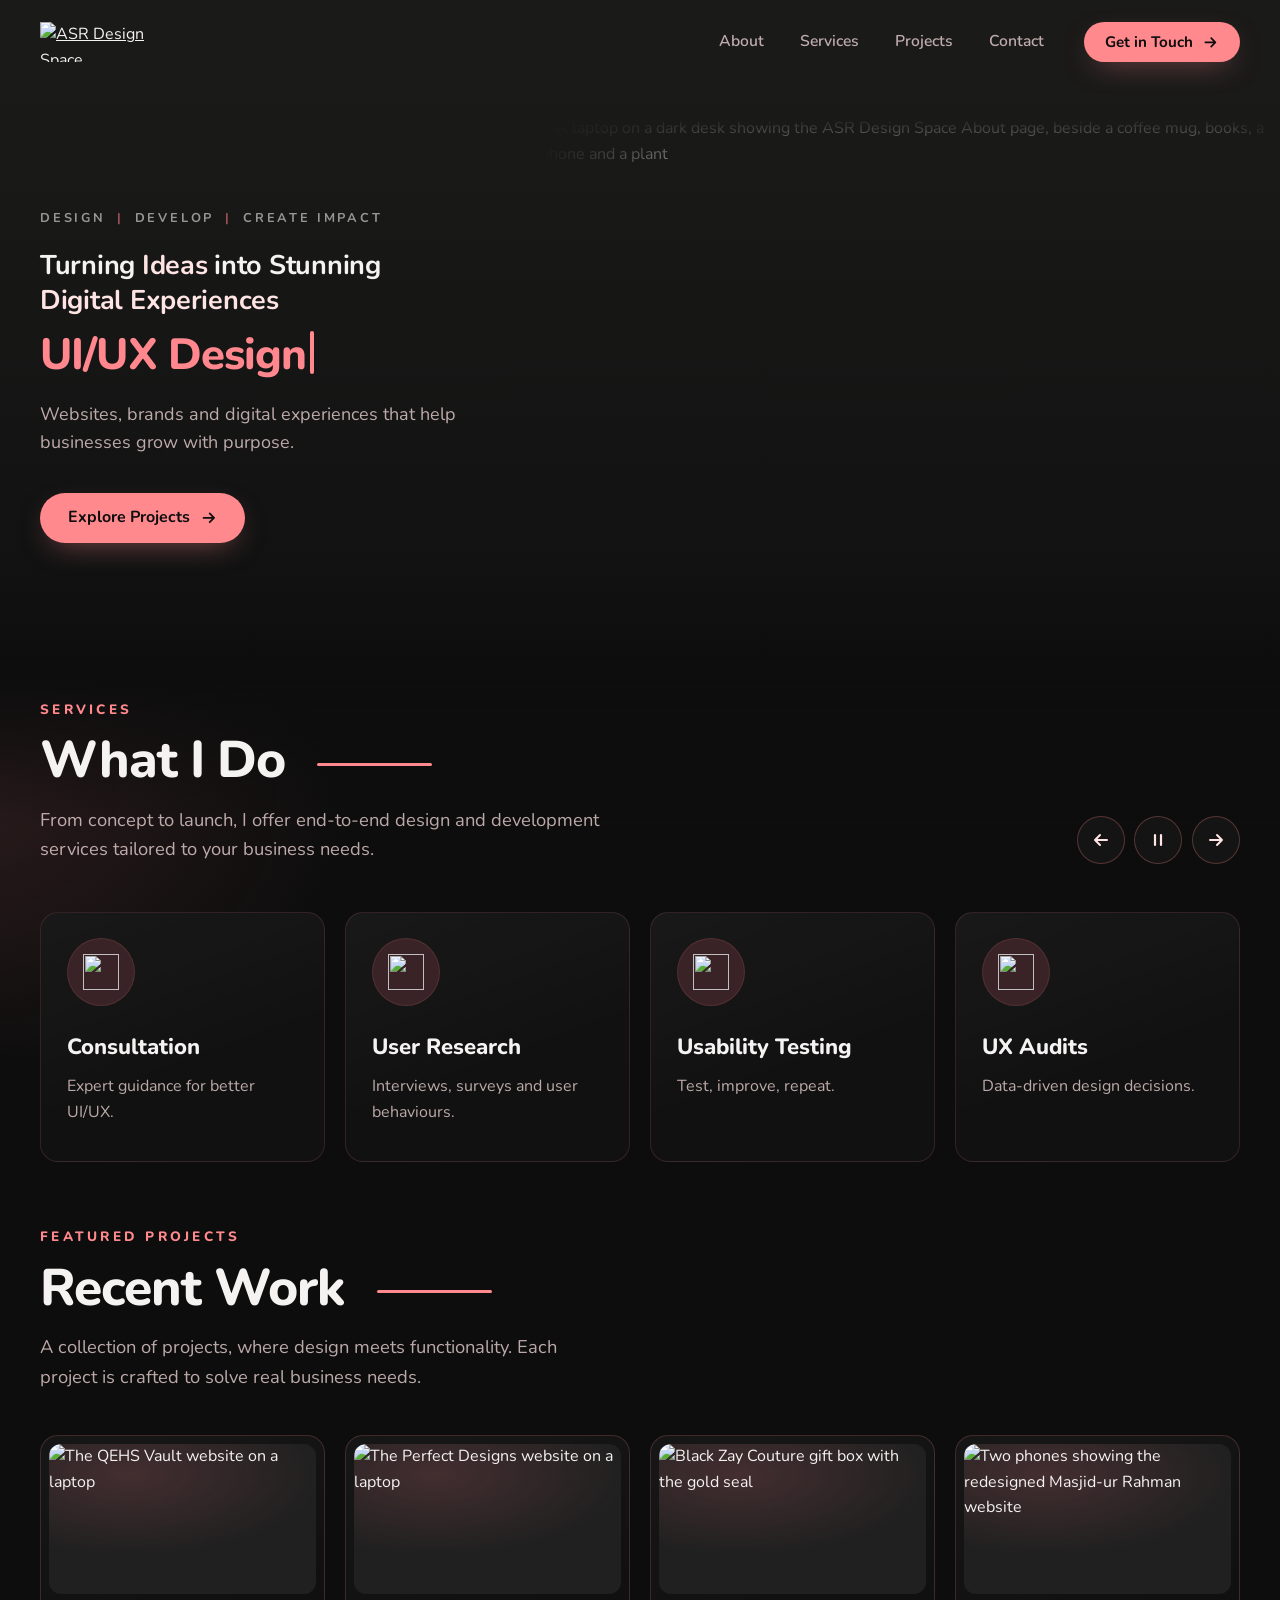
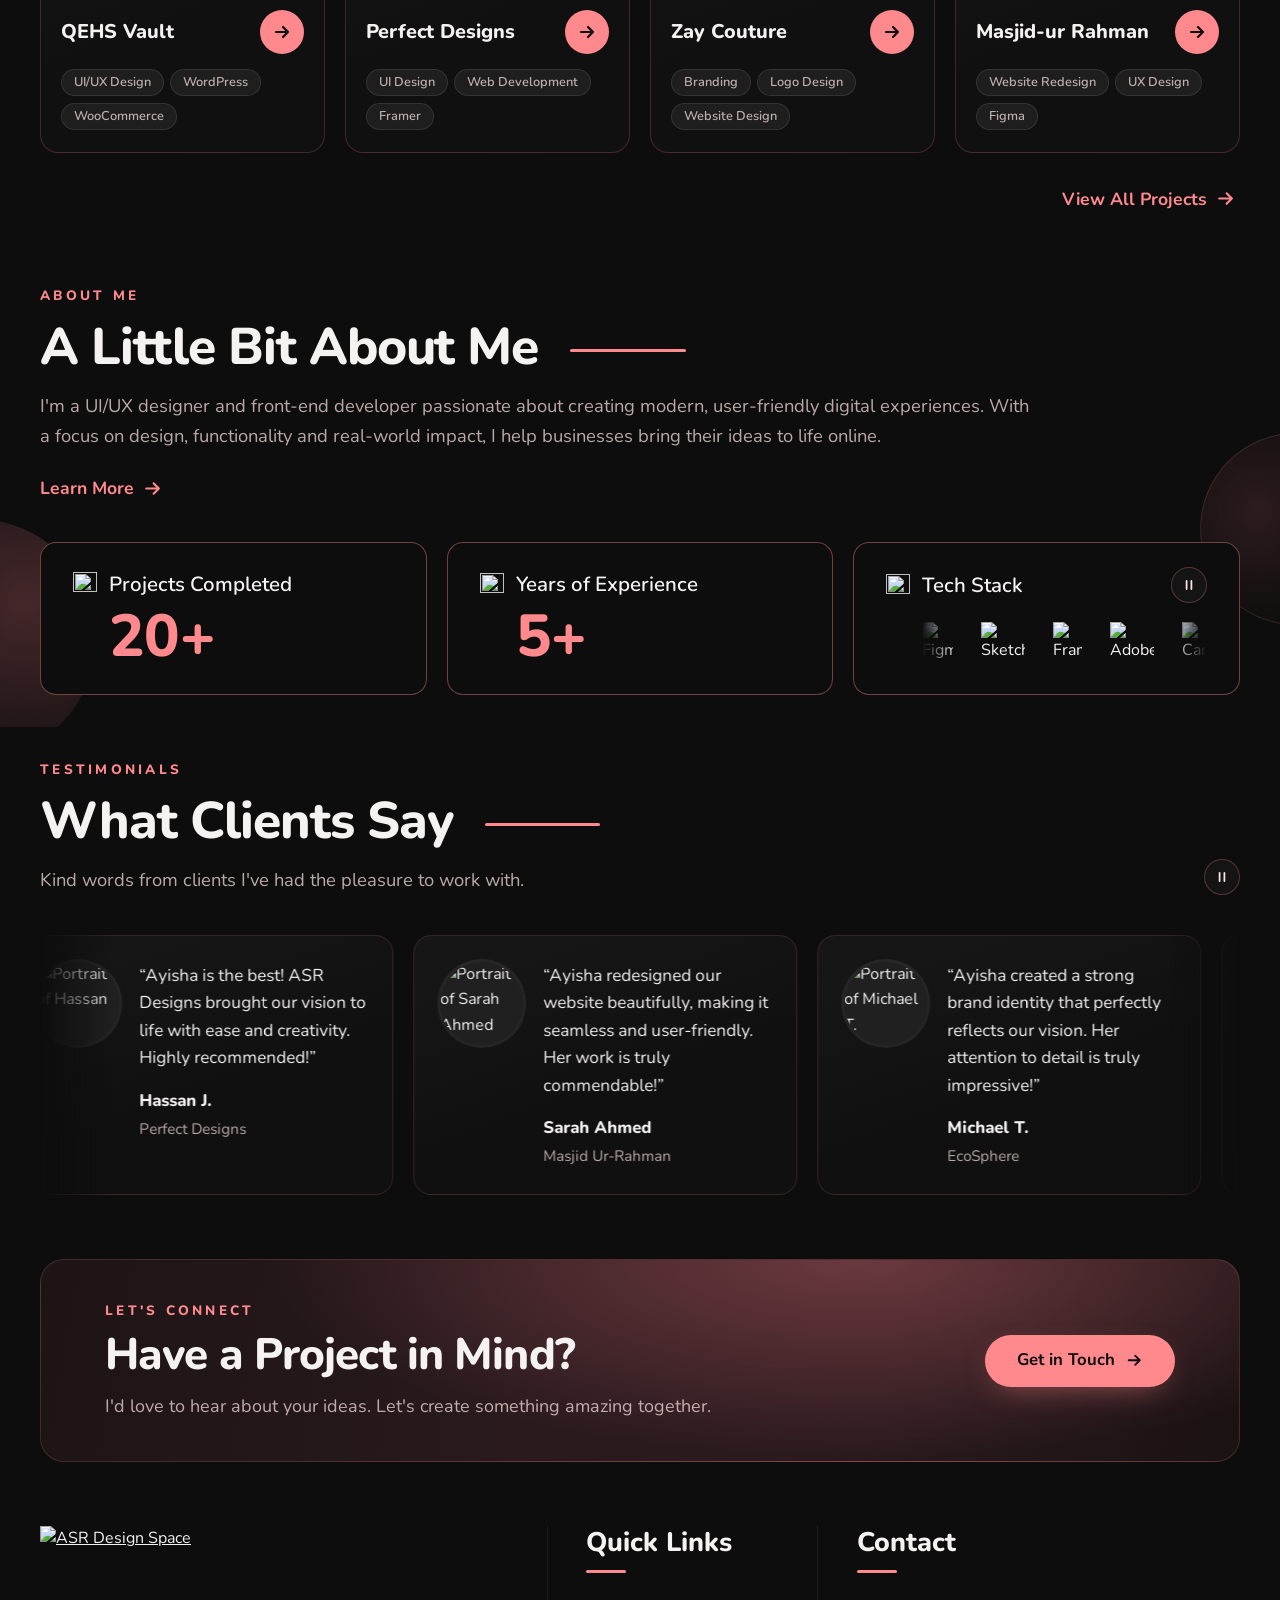
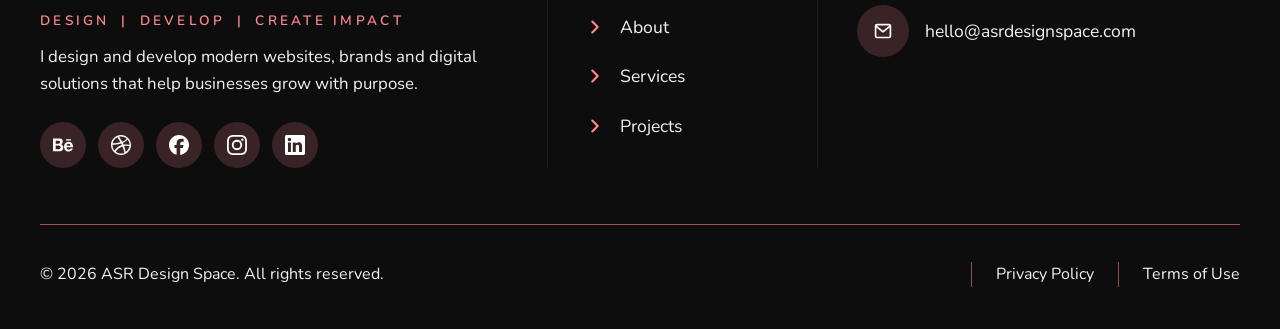
==== index.html @ f0f1c5cf "responsive testimonials fixed" ====
<!DOCTYPE html>
<html lang="en">
<head>
  <meta charset="UTF-8">
  <meta name="viewport" content="width=device-width, initial-scale=1">
  <title>ASR Design Space | UI/UX Design &amp; Web Development</title>
  <meta name="description" content="ASR Design Space turns ideas into stunning digital experiences: UI/UX design, front-end development and backend solutions.">
  <meta name="theme-color" content="#1a1a19">
  <!-- Favicon: the ASR logo icon (assets/favicon/). The .ico is for older browsers, the SVG for modern ones. -->
  <link rel="icon" href="favicon.ico" sizes="32x32">
  <link rel="icon" href="assets/favicon/favicon.svg" type="image/svg+xml">
  <link rel="apple-touch-icon" href="assets/favicon/apple-touch-icon.png">

  <!-- Preload the font and the hero image so the first screen paints quickly -->
  <link rel="preconnect" href="https://res.cloudinary.com">
  <link rel="preload" href="assets/fonts/nunito-latin-wght-normal.woff2" as="font" type="font/woff2" crossorigin>
  <link rel="preload" as="image" href="https://res.cloudinary.com/drtc6yecl/image/upload/f_auto,q_auto/asr-design-space/images/hero-image"
        imagesrcset="https://res.cloudinary.com/drtc6yecl/image/upload/f_auto,q_auto/asr-design-space/images/hero-image-900 900w, https://res.cloudinary.com/drtc6yecl/image/upload/f_auto,q_auto/asr-design-space/images/hero-image 1498w"
        imagesizes="(max-width: 900px) 100vw, 60vw" type="image/webp">

  <link rel="stylesheet" href="css/variables.css">
  <link rel="stylesheet" href="css/base.css">
  <link rel="stylesheet" href="css/header.css">
  <link rel="stylesheet" href="css/hero.css">
  <link rel="stylesheet" href="css/services.css">
  <link rel="stylesheet" href="css/projects.css">
  <link rel="stylesheet" href="css/about.css">
  <link rel="stylesheet" href="css/testimonials.css">
  <link rel="stylesheet" href="css/cta.css">
  <link rel="stylesheet" href="css/footer.css">
</head>
<body>
  <a class="skip-link" href="#main">Skip to content</a>

  <!-- ============ NAVIGATION ============ -->
  <header class="site-header">
    <nav class="nav container" aria-label="Main">
      <a class="nav__logo" href="index.html" aria-label="ASR Design Space home">
        <img src="https://res.cloudinary.com/drtc6yecl/image/upload/asr-design-space/images/logo.svg" alt="ASR Design Space" width="1199" height="350">
      </a>

      <button class="nav__toggle" type="button" aria-expanded="false" aria-controls="nav-menu">
        <span class="visually-hidden">Open menu</span>
        <span class="nav__toggle-bar" aria-hidden="true"></span>
        <span class="nav__toggle-bar" aria-hidden="true"></span>
      </button>

      <div class="nav__menu" id="nav-menu">
        <ul class="nav__links">
          <li><a href="#about">About</a></li>
          <li><a href="#services">Services</a></li>
          <li><a href="#projects">Projects</a></li>
          <li><a href="contact/index.html">Contact</a></li>
        </ul>
        <a class="btn btn--primary btn--sm" href="contact/index.html">
          Get in Touch
          <svg class="btn__icon" viewBox="0 0 20 20" aria-hidden="true"><path d="M4 10h12m-5-5 5 5-5 5" fill="none" stroke="currentColor" stroke-width="2" stroke-linecap="round" stroke-linejoin="round"/></svg>
        </a>
      </div>
    </nav>
  </header>

  <main id="main">
    <!-- ============ HERO ============ -->
    <section class="hero" aria-labelledby="hero-title">
      <div class="hero__inner container">
        <div class="hero__content">
          <p class="hero__eyebrow">Design <span aria-hidden="true">|</span> Develop <span aria-hidden="true">|</span> Create Impact</p>

          <p class="hero__title">
            Turning <span class="hero__title-accent">Ideas</span> into Stunning <span class="hero__title-accent">Digital Experiences</span>
          </p>

          <!-- Typewriter (main page heading). Phrases live in data-phrases, separated by "|".
               Screen readers get the full list once; the animation is hidden from them. -->
          <h1 class="hero__typed" id="hero-title">
            <span class="visually-hidden">UI/UX Design, Front-end Developments and Backend Solutions</span>
            <span class="typewriter" data-phrases="UI/UX Design|Front-end Developments|Backend Solutions" aria-hidden="true">
              <span class="typewriter__line"><span class="typewriter__text">UI/UX Design</span><span class="typewriter__cursor"></span></span>
            </span>
          </h1>

          <p class="hero__lead">Websites, brands and digital experiences that help businesses grow with purpose.</p>

          <div class="hero__actions">
            <a class="btn btn--primary" href="#projects">
              Explore Projects
              <svg class="btn__icon" viewBox="0 0 20 20" aria-hidden="true"><path d="M4 10h12m-5-5 5 5-5 5" fill="none" stroke="currentColor" stroke-width="2" stroke-linecap="round" stroke-linejoin="round"/></svg>
            </a>
          </div>
        </div>

        <div class="hero__visual">
          <picture>
            <source type="image/webp"
                    srcset="https://res.cloudinary.com/drtc6yecl/image/upload/f_auto,q_auto/asr-design-space/images/hero-image-900 900w, https://res.cloudinary.com/drtc6yecl/image/upload/f_auto,q_auto/asr-design-space/images/hero-image 1498w"
                    sizes="(max-width: 900px) 100vw, 60vw">
            <img class="hero__image" src="https://res.cloudinary.com/drtc6yecl/image/upload/f_auto,q_auto/asr-design-space/images/hero-image"
                 alt="A laptop on a dark desk showing the ASR Design Space About page, beside a coffee mug, books, a phone and a plant"
                 width="1498" height="1050" fetchpriority="high" decoding="async">
          </picture>
        </div>
      </div>
    </section>

    <!-- ============ SERVICES ============ -->
    <section class="services" id="services" aria-labelledby="services-title">
      <div class="container">
        <div class="services__header">
          <div class="services__intro">
            <p class="section-eyebrow">Services</p>
            <h2 class="section-title section-title--rule" id="about-title"> What I Do</h2>
            <!-- <h2 class="section-title" id="services-title">What I <span class="section-title__accent">Do</span></h2> -->
            <p class="section-lead">From concept to launch, I offer end-to-end design and development services tailored to your business needs.</p>
          </div>

          <!-- Slider controls: previous, pause / play, next (shown by JS; without JS the cards simply scroll sideways) -->
          <div class="slider-controls" hidden>
            <button class="slider-btn slider-btn--prev" type="button" aria-controls="services-track">
              <span class="visually-hidden">Previous services</span><svg viewBox="0 0 20 20" aria-hidden="true"><path d="M4 10h12m-5-5 5 5-5 5" fill="none" stroke="currentColor" stroke-width="2" stroke-linecap="round" stroke-linejoin="round"/></svg>
            </button>
            <button class="slider-btn slider-btn--pause" type="button" aria-controls="services-track" aria-pressed="false">
              <span class="visually-hidden">Pause automatic sliding</span>
              <svg class="icon-pause" viewBox="0 0 20 20" aria-hidden="true"><path d="M7 5v10M13 5v10" fill="none" stroke="currentColor" stroke-width="2.2" stroke-linecap="round"/></svg>
              <svg class="icon-play" viewBox="0 0 20 20" aria-hidden="true"><path d="M7 5.5v9l7.5-4.5z" fill="currentColor"/></svg>
            </button>
            <button class="slider-btn slider-btn--next" type="button" aria-controls="services-track">
              <span class="visually-hidden">Next services</span><svg viewBox="0 0 20 20" aria-hidden="true"><path d="M4 10h12m-5-5 5 5-5 5" fill="none" stroke="currentColor" stroke-width="2" stroke-linecap="round" stroke-linejoin="round"/></svg>
            </button>
          </div>
        </div>

        <div class="services__slider" data-slider data-autoplay="3800" role="region" aria-roledescription="carousel" aria-label="Services">
          <ul class="services__track" id="services-track" tabindex="0">
            <li class="service-card">
              <span class="service-card__icon" aria-hidden="true">
                <img src="https://res.cloudinary.com/drtc6yecl/image/upload/v2/asr-design-space/icons/services/consultation.svg" alt="" width="36" height="36" loading="lazy" decoding="async">
              </span>
              <h3 class="service-card__title">Consultation</h3>
              <p class="service-card__text">Expert guidance for better UI/UX.</p>
            </li>
            <li class="service-card">
              <span class="service-card__icon" aria-hidden="true">
                <img src="https://res.cloudinary.com/drtc6yecl/image/upload/v2/asr-design-space/icons/services/user-research.svg" alt="" width="36" height="36" loading="lazy" decoding="async">
              </span>
              <h3 class="service-card__title">User Research</h3>
              <p class="service-card__text">Interviews, surveys and user behaviours.</p>
            </li>
            <li class="service-card">
              <span class="service-card__icon" aria-hidden="true">
                <img src="https://res.cloudinary.com/drtc6yecl/image/upload/v2/asr-design-space/icons/services/usability-testing.svg" alt="" width="36" height="36" loading="lazy" decoding="async">
              </span>
              <h3 class="service-card__title">Usability Testing</h3>
              <p class="service-card__text">Test, improve, repeat.</p>
            </li>
            <li class="service-card">
              <span class="service-card__icon" aria-hidden="true">
                <img src="https://res.cloudinary.com/drtc6yecl/image/upload/v2/asr-design-space/icons/services/ux-audits.svg" alt="" width="36" height="36" loading="lazy" decoding="async">
              </span>
              <h3 class="service-card__title">UX Audits</h3>
              <p class="service-card__text">Data-driven design decisions.</p>
            </li>
            <li class="service-card">
              <span class="service-card__icon" aria-hidden="true">
                <img src="https://res.cloudinary.com/drtc6yecl/image/upload/v2/asr-design-space/icons/services/branding.svg" alt="" width="36" height="36" loading="lazy" decoding="async">
              </span>
              <h3 class="service-card__title">Branding</h3>
              <p class="service-card__text">Logos, brand names and identity design.</p>
            </li>
            <li class="service-card">
              <span class="service-card__icon" aria-hidden="true">
                <img src="https://res.cloudinary.com/drtc6yecl/image/upload/v2/asr-design-space/icons/services/ui-ux-design.svg" alt="" width="36" height="36" loading="lazy" decoding="async">
              </span>
              <h3 class="service-card__title">UI/UX Design</h3>
              <p class="service-card__text">Mobile apps and website design.</p>
            </li>
            <li class="service-card">
              <span class="service-card__icon" aria-hidden="true">
                <img src="https://res.cloudinary.com/drtc6yecl/image/upload/v2/asr-design-space/icons/services/web-development.svg" alt="" width="36" height="36" loading="lazy" decoding="async">
              </span>
              <h3 class="service-card__title">Web Development</h3>
              <p class="service-card__text">Blogs, portfolios and e-commerce.</p>
            </li>
            <li class="service-card">
              <span class="service-card__icon" aria-hidden="true">
                <img src="https://res.cloudinary.com/drtc6yecl/image/upload/v2/asr-design-space/icons/services/backend-setup.svg" alt="" width="36" height="36" loading="lazy" decoding="async">
              </span>
              <h3 class="service-card__title">Backend Setup</h3>
              <p class="service-card__text">Forms, logins and dynamic content.</p>
            </li>
            <li class="service-card">
              <span class="service-card__icon" aria-hidden="true">
                <img src="https://res.cloudinary.com/drtc6yecl/image/upload/v2/asr-design-space/icons/services/cms-integration.svg" alt="" width="36" height="36" loading="lazy" decoding="async">
              </span>
              <h3 class="service-card__title">CMS Integration</h3>
              <p class="service-card__text">Manage your content with ease.</p>
            </li>
            <li class="service-card">
              <span class="service-card__icon" aria-hidden="true">
                <img src="https://res.cloudinary.com/drtc6yecl/image/upload/v2/asr-design-space/icons/services/launch-setup.svg" alt="" width="36" height="36" loading="lazy" decoding="async">
              </span>
              <h3 class="service-card__title">Launch Setup</h3>
              <p class="service-card__text">Domain, DNS, email and hosting setup.</p>
            </li>
            <li class="service-card">
              <span class="service-card__icon" aria-hidden="true">
                <img src="https://res.cloudinary.com/drtc6yecl/image/upload/v2/asr-design-space/icons/services/digital-marketing.svg" alt="" width="36" height="36" loading="lazy" decoding="async">
              </span>
              <h3 class="service-card__title">Digital Marketing</h3>
              <p class="service-card__text">Social media, ads and SEO essentials.</p>
            </li>
            <li class="service-card">
              <span class="service-card__icon" aria-hidden="true">
                <img src="https://res.cloudinary.com/drtc6yecl/image/upload/v2/asr-design-space/icons/services/maintenance.svg" alt="" width="36" height="36" loading="lazy" decoding="async">
              </span>
              <h3 class="service-card__title">Maintenance</h3>
              <p class="service-card__text">Website updates, fixes and support.</p>
            </li>
          </ul>
        </div>
      </div>
    </section>

    <!-- ============ FEATURED PROJECTS ============ -->
    <section class="projects" id="projects" aria-labelledby="projects-title">
      <div class="container">
        <header class="projects__header">
          <p class="section-eyebrow">Featured Projects</p>
          <h2 class="section-title section-title--rule" id="projects-title">Recent Work</h2>
          <p class="section-lead projects__lead">A collection of projects, where design meets functionality. Each project is crafted to solve real business needs.</p>
        </header>

        <ul class="projects__grid">
            <li class="project-card">
              <div class="project-card__media" style="--cover-pos: 62% 45%">
                <!-- Cover image: the SAME file is used as this project's case-study hero (projects/qehs-vault/index.html). Change both together. -->
                <img src="https://res.cloudinary.com/drtc6yecl/image/upload/f_auto,q_auto/asr-design-space/images/projects/qehs-vault/hero-laptop" srcset="https://res.cloudinary.com/drtc6yecl/image/upload/f_auto,q_auto/asr-design-space/images/projects/qehs-vault/hero-laptop-800 800w, https://res.cloudinary.com/drtc6yecl/image/upload/f_auto,q_auto/asr-design-space/images/projects/qehs-vault/hero-laptop 1536w" sizes="(max-width: 640px) 92vw, (max-width: 1100px) 46vw, 300px" alt="The QEHS Vault website on a laptop" width="1536" height="1024" loading="lazy" decoding="async">
              </div>
              <div class="project-card__body">
                <div class="project-card__head">
                  <h3 class="project-card__title"><a class="project-card__link" href="projects/qehs-vault/index.html">QEHS Vault</a></h3>
                  <span class="project-card__arrow" aria-hidden="true"><svg viewBox="0 0 20 20"><path d="M4 10h12m-5-5 5 5-5 5" fill="none" stroke="currentColor" stroke-width="2.2" stroke-linecap="round" stroke-linejoin="round"/></svg></span>
                </div>
                <ul class="project-card__tags" aria-label="Tags"><li>UI/UX Design</li><li>WordPress</li><li>WooCommerce</li></ul>
              </div>
            </li>
            <li class="project-card">
              <div class="project-card__media" style="--cover-pos: 50% 42%">
                <!-- Cover image: the SAME file is used as this project's case-study hero (projects/perfect-designs/index.html). Change both together. -->
                <img src="https://res.cloudinary.com/drtc6yecl/image/upload/f_auto,q_auto/asr-design-space/images/projects/perfect-designs/hero-laptop" srcset="https://res.cloudinary.com/drtc6yecl/image/upload/f_auto,q_auto/asr-design-space/images/projects/perfect-designs/hero-laptop-600 600w, https://res.cloudinary.com/drtc6yecl/image/upload/f_auto,q_auto/asr-design-space/images/projects/perfect-designs/hero-laptop 1096w" sizes="(max-width: 640px) 92vw, (max-width: 1100px) 46vw, 300px" alt="The Perfect Designs website on a laptop" width="1096" height="1012" loading="lazy" decoding="async">
              </div>
              <div class="project-card__body">
                <div class="project-card__head">
                  <h3 class="project-card__title"><a class="project-card__link" href="projects/perfect-designs/index.html">Perfect Designs</a></h3>
                  <span class="project-card__arrow" aria-hidden="true"><svg viewBox="0 0 20 20"><path d="M4 10h12m-5-5 5 5-5 5" fill="none" stroke="currentColor" stroke-width="2.2" stroke-linecap="round" stroke-linejoin="round"/></svg></span>
                </div>
                <ul class="project-card__tags" aria-label="Tags"><li>UI Design</li><li>Web Development</li><li>Framer</li></ul>
              </div>
            </li>
            <li class="project-card">
              <div class="project-card__media" style="--cover-pos: 50% 50%">
                <!-- Cover image: the SAME file is used as this project's case-study hero (projects/zay-couture/index.html). Change both together. -->
                <img src="https://res.cloudinary.com/drtc6yecl/image/upload/f_auto,q_auto/asr-design-space/images/projects/zay-couture/packaging-box" srcset="https://res.cloudinary.com/drtc6yecl/image/upload/f_auto,q_auto/asr-design-space/images/projects/zay-couture/packaging-box-1000 1000w, https://res.cloudinary.com/drtc6yecl/image/upload/f_auto,q_auto/asr-design-space/images/projects/zay-couture/packaging-box 2048w" sizes="(max-width: 640px) 92vw, (max-width: 1100px) 46vw, 300px" alt="Black Zay Couture gift box with the gold seal" width="2048" height="1372" loading="lazy" decoding="async">
              </div>
              <div class="project-card__body">
                <div class="project-card__head">
                  <h3 class="project-card__title"><a class="project-card__link" href="projects/zay-couture/index.html">Zay Couture</a></h3>
                  <span class="project-card__arrow" aria-hidden="true"><svg viewBox="0 0 20 20"><path d="M4 10h12m-5-5 5 5-5 5" fill="none" stroke="currentColor" stroke-width="2.2" stroke-linecap="round" stroke-linejoin="round"/></svg></span>
                </div>
                <ul class="project-card__tags" aria-label="Tags"><li>Branding</li><li>Logo Design</li><li>Website Design</li></ul>
              </div>
            </li>
            <li class="project-card">
              <div class="project-card__media" style="--cover-pos: 50% 38%">
                <!-- Cover image: the SAME file is used as this project's case-study hero (projects/masjidurrahman/index.html). Change both together. -->
                <img src="https://res.cloudinary.com/drtc6yecl/image/upload/f_auto,q_auto/asr-design-space/images/projects/masjid-ur-rahman/hero-phones" srcset="https://res.cloudinary.com/drtc6yecl/image/upload/f_auto,q_auto/asr-design-space/images/projects/masjid-ur-rahman/hero-phones-640 640w, https://res.cloudinary.com/drtc6yecl/image/upload/f_auto,q_auto/asr-design-space/images/projects/masjid-ur-rahman/hero-phones 1230w" sizes="(max-width: 640px) 92vw, (max-width: 1100px) 46vw, 300px" alt="Two phones showing the redesigned Masjid-ur Rahman website" width="1230" height="1330" loading="lazy" decoding="async">
              </div>
              <div class="project-card__body">
                <div class="project-card__head">
                  <h3 class="project-card__title"><a class="project-card__link" href="projects/masjidurrahman/index.html">Masjid-ur Rahman</a></h3>
                  <span class="project-card__arrow" aria-hidden="true"><svg viewBox="0 0 20 20"><path d="M4 10h12m-5-5 5 5-5 5" fill="none" stroke="currentColor" stroke-width="2.2" stroke-linecap="round" stroke-linejoin="round"/></svg></span>
                </div>
                <ul class="project-card__tags" aria-label="Tags"><li>Website Redesign</li><li>UX Design</li><li>Figma</li></ul>
              </div>
            </li>
        </ul>

        <div class="projects__footer">
          <a class="text-link" href="projects/index.html">
            View All Projects
            <svg class="text-link__icon" viewBox="0 0 20 20" aria-hidden="true"><path d="M4 10h12m-5-5 5 5-5 5" fill="none" stroke="currentColor" stroke-width="2" stroke-linecap="round" stroke-linejoin="round"/></svg>
          </a>
        </div>
      </div>
    </section>

    <!-- ============ ABOUT ============ -->
    <section class="about" id="about" aria-labelledby="about-title">
      <div class="container">
        <header class="about__header">
          <p class="section-eyebrow">About Me</p>
          <h2 class="section-title section-title--rule" id="about-title">A Little Bit About Me</h2>
          <p class="section-lead about__lead">I'm a UI/UX designer and front-end developer passionate about creating modern, user-friendly digital experiences. With a focus on design, functionality and real-world impact, I help businesses bring their ideas to life online.</p>
          <a class="text-link about__more" href="about/index.html">
            Learn More
            <svg class="text-link__icon" viewBox="0 0 20 20" aria-hidden="true"><path d="M4 10h12m-5-5 5 5-5 5" fill="none" stroke="currentColor" stroke-width="2" stroke-linecap="round" stroke-linejoin="round"/></svg>
          </a>
        </header>

        <ul class="about__cards">
          <!-- "20+ Completed Projects" is from the live site; "5+" years is from the card design
               supplied on 26 Oct 2026 (the live site said "3+ Freelance Years"). Icons: assets/icons/about/ -->
          <li class="info-card">
            <div class="info-card__top">
              <img class="info-card__icon" src="https://res.cloudinary.com/drtc6yecl/image/upload/asr-design-space/icons/about/target.svg" alt="" width="24" height="24">
              <p class="info-card__label">Projects Completed</p>
            </div>
            <p class="info-card__value">20+</p>
          </li>

          <li class="info-card">
            <div class="info-card__top">
              <img class="info-card__icon" src="https://res.cloudinary.com/drtc6yecl/image/upload/asr-design-space/icons/about/star.svg" alt="" width="25" height="24">
              <p class="info-card__label">Years of Experience</p>
            </div>
            <p class="info-card__value">5+</p>
          </li>

          <li class="info-card info-card--stack">
            <div class="info-card__top">
              <img class="info-card__icon" src="https://res.cloudinary.com/drtc6yecl/image/upload/asr-design-space/icons/about/stack.svg" alt="" width="25" height="24">
              <p class="info-card__label">Tech Stack</p>
              <!-- Pause / play for the moving icons (shown by js/ticker.js) -->
              <button class="ticker-pause" type="button" aria-pressed="false" aria-controls="tech-ticker" data-ticker-pause hidden>
                <span class="visually-hidden">Pause the tech stack animation</span>
                <svg class="icon-pause" viewBox="0 0 20 20" aria-hidden="true"><path d="M7 5v10M13 5v10" fill="none" stroke="currentColor" stroke-width="2.2" stroke-linecap="round"/></svg>
                <svg class="icon-play" viewBox="0 0 20 20" aria-hidden="true"><path d="M7 5.5v9l7.5-4.5z" fill="currentColor"/></svg>
              </button>
            </div>
            <!-- Tech stack ticker: icons supplied by ASR Design Space (assets/icons/tech/).
                 The list appears twice so the loop is seamless; the second copy is hidden
                 from screen readers. To add a tool, add the same <li> to BOTH lists. -->
            <div class="tech-ticker" id="tech-ticker" data-ticker>
              <div class="tech-ticker__track">
                <ul class="tech-list" aria-label="Tools and technologies I use">
                  <li><img src="https://res.cloudinary.com/drtc6yecl/image/upload/asr-design-space/icons/tech/figma.svg" alt="Figma" title="Figma" width="21" height="30" decoding="async"></li>
                  <li><img src="https://res.cloudinary.com/drtc6yecl/image/upload/asr-design-space/icons/tech/sketch.svg" alt="Sketch" title="Sketch" width="30" height="30" decoding="async"></li>
                  <li><img src="https://res.cloudinary.com/drtc6yecl/image/upload/asr-design-space/icons/tech/framer.svg" alt="Framer" title="Framer" width="20" height="30" decoding="async"></li>
                  <li><img src="https://res.cloudinary.com/drtc6yecl/image/upload/asr-design-space/icons/tech/photoshop.svg" alt="Adobe Photoshop" title="Adobe Photoshop" width="30" height="30" decoding="async"></li>
                  <li><img src="https://res.cloudinary.com/drtc6yecl/image/upload/asr-design-space/icons/tech/canva.svg" alt="Canva" title="Canva" width="30" height="30" decoding="async"></li>
                  <li><img src="https://res.cloudinary.com/drtc6yecl/image/upload/asr-design-space/icons/tech/html5.svg" alt="HTML5" title="HTML5" width="30" height="30" decoding="async"></li>
                  <li><img src="https://res.cloudinary.com/drtc6yecl/image/upload/asr-design-space/icons/tech/css3.svg" alt="CSS3" title="CSS3" width="30" height="30" decoding="async"></li>
                  <li><img src="https://res.cloudinary.com/drtc6yecl/image/upload/asr-design-space/icons/tech/javascript.svg" alt="JavaScript" title="JavaScript" width="30" height="30" decoding="async"></li>
                  <li><img src="https://res.cloudinary.com/drtc6yecl/image/upload/asr-design-space/icons/tech/react.svg" alt="React" title="React" width="35" height="30" decoding="async"></li>
                  <li><img src="https://res.cloudinary.com/drtc6yecl/image/upload/asr-design-space/icons/tech/bootstrap.svg" alt="Bootstrap" title="Bootstrap" width="36" height="30" decoding="async"></li>
                  <li><img src="https://res.cloudinary.com/drtc6yecl/image/upload/asr-design-space/icons/tech/wordpress.svg" alt="WordPress" title="WordPress" width="30" height="30" decoding="async"></li>
                  <li><img src="https://res.cloudinary.com/drtc6yecl/image/upload/asr-design-space/icons/tech/woocommerce.svg" alt="WooCommerce" title="WooCommerce" width="44" height="30" decoding="async"></li>
                  <li><img src="https://res.cloudinary.com/drtc6yecl/image/upload/asr-design-space/icons/tech/github.svg" alt="GitHub" title="GitHub" width="30" height="30" decoding="async"></li>
                  <li><img src="https://res.cloudinary.com/drtc6yecl/image/upload/asr-design-space/icons/tech/jira.svg" alt="Jira" title="Jira" width="30" height="30" decoding="async"></li>
                  <li><img src="https://res.cloudinary.com/drtc6yecl/image/upload/asr-design-space/icons/tech/notion.svg" alt="Notion" title="Notion" width="30" height="30" decoding="async"></li>
                  <li><img src="https://res.cloudinary.com/drtc6yecl/image/upload/asr-design-space/icons/tech/chatgpt.svg" alt="ChatGPT" title="ChatGPT" width="30" height="30" decoding="async"></li>
                  <li><img src="https://res.cloudinary.com/drtc6yecl/image/upload/asr-design-space/icons/tech/claude.svg" alt="Claude" title="Claude" width="30" height="30" decoding="async"></li>
                </ul>
                <ul class="tech-list tech-list--copy" aria-hidden="true">
                  <li><img src="https://res.cloudinary.com/drtc6yecl/image/upload/asr-design-space/icons/tech/figma.svg" alt="" title="Figma" width="21" height="30" decoding="async"></li>
                  <li><img src="https://res.cloudinary.com/drtc6yecl/image/upload/asr-design-space/icons/tech/sketch.svg" alt="" title="Sketch" width="30" height="30" decoding="async"></li>
                  <li><img src="https://res.cloudinary.com/drtc6yecl/image/upload/asr-design-space/icons/tech/framer.svg" alt="" title="Framer" width="20" height="30" decoding="async"></li>
                  <li><img src="https://res.cloudinary.com/drtc6yecl/image/upload/asr-design-space/icons/tech/photoshop.svg" alt="" title="Adobe Photoshop" width="30" height="30" decoding="async"></li>
                  <li><img src="https://res.cloudinary.com/drtc6yecl/image/upload/asr-design-space/icons/tech/canva.svg" alt="" title="Canva" width="30" height="30" decoding="async"></li>
                  <li><img src="https://res.cloudinary.com/drtc6yecl/image/upload/asr-design-space/icons/tech/html5.svg" alt="" title="HTML5" width="30" height="30" decoding="async"></li>
                  <li><img src="https://res.cloudinary.com/drtc6yecl/image/upload/asr-design-space/icons/tech/css3.svg" alt="" title="CSS3" width="30" height="30" decoding="async"></li>
                  <li><img src="https://res.cloudinary.com/drtc6yecl/image/upload/asr-design-space/icons/tech/javascript.svg" alt="" title="JavaScript" width="30" height="30" decoding="async"></li>
                  <li><img src="https://res.cloudinary.com/drtc6yecl/image/upload/asr-design-space/icons/tech/react.svg" alt="" title="React" width="35" height="30" decoding="async"></li>
                  <li><img src="https://res.cloudinary.com/drtc6yecl/image/upload/asr-design-space/icons/tech/bootstrap.svg" alt="" title="Bootstrap" width="36" height="30" decoding="async"></li>
                  <li><img src="https://res.cloudinary.com/drtc6yecl/image/upload/asr-design-space/icons/tech/wordpress.svg" alt="" title="WordPress" width="30" height="30" decoding="async"></li>
                  <li><img src="https://res.cloudinary.com/drtc6yecl/image/upload/asr-design-space/icons/tech/woocommerce.svg" alt="" title="WooCommerce" width="44" height="30" decoding="async"></li>
                  <li><img src="https://res.cloudinary.com/drtc6yecl/image/upload/asr-design-space/icons/tech/github.svg" alt="" title="GitHub" width="30" height="30" decoding="async"></li>
                  <li><img src="https://res.cloudinary.com/drtc6yecl/image/upload/asr-design-space/icons/tech/jira.svg" alt="" title="Jira" width="30" height="30" decoding="async"></li>
                  <li><img src="https://res.cloudinary.com/drtc6yecl/image/upload/asr-design-space/icons/tech/notion.svg" alt="" title="Notion" width="30" height="30" decoding="async"></li>
                  <li><img src="https://res.cloudinary.com/drtc6yecl/image/upload/asr-design-space/icons/tech/chatgpt.svg" alt="" title="ChatGPT" width="30" height="30" decoding="async"></li>
                  <li><img src="https://res.cloudinary.com/drtc6yecl/image/upload/asr-design-space/icons/tech/claude.svg" alt="" title="Claude" width="30" height="30" decoding="async"></li>
                </ul>
              </div>
            </div>
          </li>
        </ul>
      </div>
    </section>

    <!-- ============ TESTIMONIALS ============ -->
    <!-- Quotes, names and companies are taken from the live site's "Client Testimonials" section.
         Michael T. and Emily R. photos were supplied on 27 Oct 2026 (they carry a StyleGAN2 watermark, i.e. AI-generated faces). -->
    <section class="testimonials" id="testimonials" aria-labelledby="testimonials-title">
      <div class="container">
        <header class="testimonials__header">
          <div>
            <p class="section-eyebrow">Testimonials</p>
            <h2 class="section-title section-title--rule" id="testimonials-title">What Clients Say</h2>
            <p class="section-lead">Kind words from clients I've had the pleasure to work with.</p>
          </div>
          <!-- Pause / play for the moving testimonials (shown by js/ticker.js) -->
          <button class="ticker-pause" type="button" aria-pressed="false" aria-controls="testimonials-ticker" data-ticker-pause hidden>
            <span class="visually-hidden">Pause the testimonials animation</span>
            <svg class="icon-pause" viewBox="0 0 20 20" aria-hidden="true"><path d="M7 5v10M13 5v10" fill="none" stroke="currentColor" stroke-width="2.2" stroke-linecap="round"/></svg>
            <svg class="icon-play" viewBox="0 0 20 20" aria-hidden="true"><path d="M7 5.5v9l7.5-4.5z" fill="currentColor"/></svg>
          </button>
        </header>

        <!-- Testimonials ticker (moves right to left). The cards appear twice so the
             loop is seamless; the second set is hidden from screen readers.
             To add a testimonial, add it to BOTH lists (in the copy: aria-hidden="true" on the <li>, alt=""). -->
        <div class="testimonials__ticker" id="testimonials-ticker" data-ticker data-ticker-motion="50">
          <div class="testimonials__track">
            <ul class="testimonials__list">
            <li>
              <figure class="testimonial">
                <img class="testimonial__photo" src="https://res.cloudinary.com/drtc6yecl/image/upload/f_auto,q_auto/asr-design-space/images/testimonials/hassan-j" alt="Portrait of Hassan J." width="96" height="96" decoding="async">
                <div class="testimonial__body">
                  <blockquote class="testimonial__quote">
                    <p>“Ayisha is the best! ASR Designs brought our vision to life with ease and creativity. Highly recommended!”</p>
                  </blockquote>
                  <figcaption class="testimonial__author">
                    <span class="testimonial__name">Hassan J.</span>
                    <span class="testimonial__role">Perfect Designs</span>
                  </figcaption>
                </div>
              </figure>
            </li>
            <li>
              <figure class="testimonial">
                <img class="testimonial__photo" src="https://res.cloudinary.com/drtc6yecl/image/upload/f_auto,q_auto/asr-design-space/images/testimonials/sarah-ahmed" alt="Portrait of Sarah Ahmed" width="96" height="96" decoding="async">
                <div class="testimonial__body">
                  <blockquote class="testimonial__quote">
                    <p>“Ayisha redesigned our website beautifully, making it seamless and user-friendly. Her work is truly commendable!”</p>
                  </blockquote>
                  <figcaption class="testimonial__author">
                    <span class="testimonial__name">Sarah Ahmed</span>
                    <span class="testimonial__role">Masjid Ur-Rahman</span>
                  </figcaption>
                </div>
              </figure>
            </li>
            <li>
              <figure class="testimonial">
                <img class="testimonial__photo" src="https://res.cloudinary.com/drtc6yecl/image/upload/f_auto,q_auto/asr-design-space/images/testimonials/michael-t" alt="Portrait of Michael T." width="96" height="96" decoding="async">
                <div class="testimonial__body">
                  <blockquote class="testimonial__quote">
                    <p>“Ayisha created a strong brand identity that perfectly reflects our vision. Her attention to detail is truly impressive!”</p>
                  </blockquote>
                  <figcaption class="testimonial__author">
                    <span class="testimonial__name">Michael T.</span>
                    <span class="testimonial__role">EcoSphere</span>
                  </figcaption>
                </div>
              </figure>
            </li>
            <li>
              <figure class="testimonial">
                <img class="testimonial__photo" src="https://res.cloudinary.com/drtc6yecl/image/upload/f_auto,q_auto/asr-design-space/images/testimonials/emily-r" alt="Portrait of Emily R." width="96" height="96" decoding="async">
                <div class="testimonial__body">
                  <blockquote class="testimonial__quote">
                    <p>“Ayisha built a stunning, high-performing website that exceeded our expectations. Her front-end skills are outstanding!”</p>
                  </blockquote>
                  <figcaption class="testimonial__author">
                    <span class="testimonial__name">Emily R.</span>
                    <span class="testimonial__role">Bytes &amp; Beyond</span>
                  </figcaption>
                </div>
              </figure>
            </li>
            </ul>
            <ul class="testimonials__list testimonials__list--copy" aria-hidden="true">
            <li aria-hidden="true">
              <figure class="testimonial">
                <img class="testimonial__photo" src="https://res.cloudinary.com/drtc6yecl/image/upload/f_auto,q_auto/asr-design-space/images/testimonials/hassan-j" alt="" width="96" height="96" decoding="async">
                <div class="testimonial__body">
                  <blockquote class="testimonial__quote">
                    <p>“Ayisha is the best! ASR Designs brought our vision to life with ease and creativity. Highly recommended!”</p>
                  </blockquote>
                  <figcaption class="testimonial__author">
                    <span class="testimonial__name">Hassan J.</span>
                    <span class="testimonial__role">Perfect Designs</span>
                  </figcaption>
                </div>
              </figure>
            </li>
            <li aria-hidden="true">
              <figure class="testimonial">
                <img class="testimonial__photo" src="https://res.cloudinary.com/drtc6yecl/image/upload/f_auto,q_auto/asr-design-space/images/testimonials/sarah-ahmed" alt="" width="96" height="96" decoding="async">
                <div class="testimonial__body">
                  <blockquote class="testimonial__quote">
                    <p>“Ayisha redesigned our website beautifully, making it seamless and user-friendly. Her work is truly commendable!”</p>
                  </blockquote>
                  <figcaption class="testimonial__author">
                    <span class="testimonial__name">Sarah Ahmed</span>
                    <span class="testimonial__role">Masjid Ur-Rahman</span>
                  </figcaption>
                </div>
              </figure>
            </li>
            <li aria-hidden="true">
              <figure class="testimonial">
                <img class="testimonial__photo" src="https://res.cloudinary.com/drtc6yecl/image/upload/f_auto,q_auto/asr-design-space/images/testimonials/michael-t" alt="" width="96" height="96" decoding="async">
                <div class="testimonial__body">
                  <blockquote class="testimonial__quote">
                    <p>“Ayisha created a strong brand identity that perfectly reflects our vision. Her attention to detail is truly impressive!”</p>
                  </blockquote>
                  <figcaption class="testimonial__author">
                    <span class="testimonial__name">Michael T.</span>
                    <span class="testimonial__role">EcoSphere</span>
                  </figcaption>
                </div>
              </figure>
            </li>
            <li aria-hidden="true">
              <figure class="testimonial">
                <img class="testimonial__photo" src="https://res.cloudinary.com/drtc6yecl/image/upload/f_auto,q_auto/asr-design-space/images/testimonials/emily-r" alt="" width="96" height="96" decoding="async">
                <div class="testimonial__body">
                  <blockquote class="testimonial__quote">
                    <p>“Ayisha built a stunning, high-performing website that exceeded our expectations. Her front-end skills are outstanding!”</p>
                  </blockquote>
                  <figcaption class="testimonial__author">
                    <span class="testimonial__name">Emily R.</span>
                    <span class="testimonial__role">Bytes &amp; Beyond</span>
                  </figcaption>
                </div>
              </figure>
            </li>
            </ul>
          </div>
        </div>
      </div>
    </section>

    <!-- ============ CTA: LET'S CONNECT ============ -->
    <section class="cta" aria-labelledby="cta-title">
      <div class="container">
        <div class="cta__panel">
          <div class="cta__text">
            <p class="section-eyebrow">Let's Connect</p>
            <h2 class="cta__title" id="cta-title">Have a Project in Mind?</h2>
            <p class="cta__lead">I'd love to hear about your ideas. Let's create something amazing together.</p>
          </div>
          <!-- Goes to the Contact page, same as the navigation's "Get in Touch" -->
          <a class="btn btn--primary cta__btn" href="contact/index.html">
            Get in Touch
            <svg class="btn__icon" viewBox="0 0 20 20" aria-hidden="true"><path d="M4 10h12m-5-5 5 5-5 5" fill="none" stroke="currentColor" stroke-width="2" stroke-linecap="round" stroke-linejoin="round"/></svg>
          </a>
        </div>
      </div>
    </section>

  </main>

  <!-- ============ FOOTER ============ -->
  <footer class="site-footer">
    <div class="site-footer__inner container">
      <div class="footer-grid">
        <!-- Column 1: brand + social -->
        <div class="footer-brand">
          <a class="footer-brand__logo" href="index.html" aria-label="ASR Design Space home">
            <img src="https://res.cloudinary.com/drtc6yecl/image/upload/asr-design-space/images/logo.svg" alt="ASR Design Space" width="1199" height="350" loading="lazy">
          </a>
          <p class="footer-brand__tagline">Design <span aria-hidden="true">|</span> Develop <span aria-hidden="true">|</span> Create Impact</p>
          <p class="footer-brand__text">I design and develop modern websites, brands and digital solutions that help businesses grow with purpose.</p>
          <!-- Profiles verified on the live site's footer -->
          <ul class="social-list" aria-label="Social media">
              <li>
                <a class="social-link" href="https://www.behance.net/ayishasowkathali" target="_blank" rel="noopener noreferrer">
                  <span class="visually-hidden">Behance (opens in a new tab)</span>
                  <svg viewBox="0 0 24 24" aria-hidden="true"><path fill="currentColor" d="M16.969 16.927a2.561 2.561 0 0 0 1.901.677 2.501 2.501 0 0 0 1.531-.475c.362-.235.636-.584.779-.99h2.585a5.091 5.091 0 0 1-1.9 2.896 5.292 5.292 0 0 1-3.091.88 5.839 5.839 0 0 1-2.284-.433 4.871 4.871 0 0 1-1.723-1.211 5.657 5.657 0 0 1-1.08-1.874 7.057 7.057 0 0 1-.383-2.393c-.005-.8.129-1.595.396-2.349a5.313 5.313 0 0 1 5.088-3.604 4.87 4.87 0 0 1 2.376.563c.661.362 1.231.87 1.668 1.485a6.2 6.2 0 0 1 .943 2.133c.194.821.263 1.666.205 2.508h-7.699c-.063.79.184 1.574.688 2.187ZM6.947 4.084a8.065 8.065 0 0 1 1.928.198 4.29 4.29 0 0 1 1.49.638c.418.303.748.711.958 1.182.241.579.357 1.203.341 1.83a3.506 3.506 0 0 1-.506 1.961 3.726 3.726 0 0 1-1.503 1.287 3.588 3.588 0 0 1 2.027 1.437c.464.747.697 1.615.67 2.494a4.593 4.593 0 0 1-.423 2.032 3.945 3.945 0 0 1-1.163 1.413 5.114 5.114 0 0 1-1.683.807 7.135 7.135 0 0 1-1.928.259H0V4.084h6.947Zm-.235 12.9c.308.004.616-.029.916-.099a2.18 2.18 0 0 0 .766-.332c.228-.158.411-.371.534-.619.142-.317.208-.663.191-1.009a2.08 2.08 0 0 0-.642-1.715 2.618 2.618 0 0 0-1.696-.505h-3.54v4.279h3.471Zm13.635-5.967a2.13 2.13 0 0 0-1.654-.619 2.336 2.336 0 0 0-1.163.259 2.474 2.474 0 0 0-.738.62 2.359 2.359 0 0 0-.396.792c-.074.239-.12.485-.137.734h4.769a3.239 3.239 0 0 0-.679-1.785l-.002-.001Zm-13.813-.648a2.254 2.254 0 0 0 1.423-.433c.399-.355.607-.88.56-1.413a1.916 1.916 0 0 0-.178-.891 1.298 1.298 0 0 0-.495-.533 1.851 1.851 0 0 0-.711-.274 3.966 3.966 0 0 0-.835-.073H3.241v3.631h3.293v-.014ZM21.62 5.122h-5.976v1.527h5.976V5.122Z"/></svg>
                </a>
              </li>
              <li>
                <a class="social-link" href="https://dribbble.com/asrdesignspace" target="_blank" rel="noopener noreferrer">
                  <span class="visually-hidden">Dribbble (opens in a new tab)</span>
                  <svg viewBox="0 0 24 24" aria-hidden="true"><path fill="currentColor" d="M12 24C5.385 24 0 18.615 0 12S5.385 0 12 0s12 5.385 12 12-5.385 12-12 12zm10.12-10.358c-.35-.11-3.17-.953-6.384-.438 1.34 3.684 1.887 6.684 1.992 7.308 2.3-1.555 3.936-4.02 4.395-6.87zm-6.115 7.808c-.153-.9-.75-4.032-2.19-7.77l-.066.02c-5.79 2.015-7.86 6.025-8.04 6.4 1.73 1.358 3.92 2.166 6.29 2.166 1.42 0 2.77-.29 4-.814zm-11.62-2.58c.232-.4 3.045-5.055 8.332-6.765.135-.045.27-.084.405-.12-.26-.585-.54-1.167-.832-1.74C7.17 11.775 2.206 11.71 1.756 11.7l-.004.312c0 2.633.998 5.037 2.634 6.855zm-2.42-8.955c.46.008 4.683.026 9.477-1.248-1.698-3.018-3.53-5.558-3.8-5.928-2.868 1.35-5.01 3.99-5.676 7.17zM9.6 2.052c.282.38 2.145 2.914 3.822 6 3.645-1.365 5.19-3.44 5.373-3.702-1.81-1.61-4.19-2.586-6.795-2.586-.825 0-1.63.1-2.4.285zm10.335 3.483c-.218.29-1.935 2.493-5.724 4.04.24.49.47.985.68 1.486.08.18.15.36.22.53 3.41-.43 6.8.26 7.14.33-.02-2.42-.88-4.64-2.31-6.38z"/></svg>
                </a>
              </li>
              <li>
                <a class="social-link" href="https://www.facebook.com/asrdesignspace/" target="_blank" rel="noopener noreferrer">
                  <span class="visually-hidden">Facebook (opens in a new tab)</span>
                  <svg viewBox="0 0 24 24" aria-hidden="true"><path fill="currentColor" d="M9.101 23.691v-7.98H6.627v-3.667h2.474v-1.58c0-4.085 1.848-5.978 5.858-5.978.401 0 .955.042 1.468.103a8.68 8.68 0 0 1 1.141.195v3.325a8.623 8.623 0 0 0-.653-.036 26.805 26.805 0 0 0-.733-.009c-.707 0-1.259.096-1.675.309a1.686 1.686 0 0 0-.679.622c-.258.42-.374.995-.374 1.752v1.297h3.919l-.386 2.103-.287 1.564h-3.246v8.245C19.396 23.238 24 18.179 24 12.044c0-6.627-5.373-12-12-12s-12 5.373-12 12c0 5.628 3.874 10.35 9.101 11.647Z"/></svg>
                </a>
              </li>
              <li>
                <a class="social-link" href="https://www.instagram.com/asrdesignspace/" target="_blank" rel="noopener noreferrer">
                  <span class="visually-hidden">Instagram (opens in a new tab)</span>
                  <svg viewBox="0 0 24 24" aria-hidden="true"><path fill="currentColor" d="M7.0301.084c-1.2768.0602-2.1487.264-2.911.5634-.7888.3075-1.4575.72-2.1228 1.3877-.6652.6677-1.075 1.3368-1.3802 2.127-.2954.7638-.4956 1.6365-.552 2.914-.0564 1.2775-.0689 1.6882-.0626 4.947.0062 3.2586.0206 3.6671.0825 4.9473.061 1.2765.264 2.1482.5635 2.9107.308.7889.72 1.4573 1.388 2.1228.6679.6655 1.3365 1.0743 2.1285 1.38.7632.295 1.6361.4961 2.9134.552 1.2773.056 1.6884.069 4.9462.0627 3.2578-.0062 3.668-.0207 4.9478-.0814 1.28-.0607 2.147-.2652 2.9098-.5633.7889-.3086 1.4578-.72 2.1228-1.3881.665-.6682 1.0745-1.3378 1.3795-2.1284.2957-.7632.4966-1.636.552-2.9124.056-1.2809.0692-1.6898.063-4.948-.0063-3.2583-.021-3.6668-.0817-4.9465-.0607-1.2797-.264-2.1487-.5633-2.9117-.3084-.7889-.72-1.4568-1.3876-2.1228C21.2982 1.33 20.628.9208 19.8378.6165 19.074.321 18.2017.1197 16.9244.0645 15.6471.0093 15.236-.005 11.977.0014 8.718.0076 8.31.0215 7.0301.0839m.1402 21.6932c-1.17-.0509-1.8053-.2453-2.2287-.408-.5606-.216-.96-.4771-1.3819-.895-.422-.4178-.6811-.8186-.9-1.378-.1644-.4234-.3624-1.058-.4171-2.228-.0595-1.2645-.072-1.6442-.079-4.848-.007-3.2037.0053-3.583.0607-4.848.05-1.169.2456-1.805.408-2.2282.216-.5613.4762-.96.895-1.3816.4188-.4217.8184-.6814 1.3783-.9003.423-.1651 1.0575-.3614 2.227-.4171 1.2655-.06 1.6447-.072 4.848-.079 3.2033-.007 3.5835.005 4.8495.0608 1.169.0508 1.8053.2445 2.228.408.5608.216.96.4754 1.3816.895.4217.4194.6816.8176.9005 1.3787.1653.4217.3617 1.056.4169 2.2263.0602 1.2655.0739 1.645.0796 4.848.0058 3.203-.0055 3.5834-.061 4.848-.051 1.17-.245 1.8055-.408 2.2294-.216.5604-.4763.96-.8954 1.3814-.419.4215-.8181.6811-1.3783.9-.4224.1649-1.0577.3617-2.2262.4174-1.2656.0595-1.6448.072-4.8493.079-3.2045.007-3.5825-.006-4.848-.0608M16.953 5.5864A1.44 1.44 0 1 0 18.39 4.144a1.44 1.44 0 0 0-1.437 1.4424M5.8385 12.012c.0067 3.4032 2.7706 6.1557 6.173 6.1493 3.4026-.0065 6.157-2.7701 6.1506-6.1733-.0065-3.4032-2.771-6.1565-6.174-6.1498-3.403.0067-6.156 2.771-6.1496 6.1738M8 12.0077a4 4 0 1 1 4.008 3.9921A3.9996 3.9996 0 0 1 8 12.0077"/></svg>
                </a>
              </li>
              <li>
                <a class="social-link" href="https://www.linkedin.com/in/ayishasowkathali/" target="_blank" rel="noopener noreferrer">
                  <span class="visually-hidden">LinkedIn (opens in a new tab)</span>
                  <svg viewBox="0 0 24 24" aria-hidden="true"><path fill="currentColor" d="M20.447 20.452h-3.554v-5.569c0-1.328-.027-3.037-1.852-3.037-1.853 0-2.136 1.445-2.136 2.939v5.667H9.351V9h3.414v1.561h.046c.477-.9 1.637-1.85 3.37-1.85 3.601 0 4.267 2.37 4.267 5.455v6.286zM5.337 7.433c-1.144 0-2.063-.926-2.063-2.065 0-1.138.92-2.063 2.063-2.063 1.14 0 2.064.925 2.064 2.063 0 1.139-.925 2.065-2.064 2.065zm1.782 13.019H3.555V9h3.564v11.452zM22.225 0H1.771C.792 0 0 .774 0 1.729v20.542C0 23.227.792 24 1.771 24h20.451C23.2 24 24 23.227 24 22.271V1.729C24 .774 23.2 0 22.222 0h.003z"/></svg>
                </a>
              </li>
          </ul>
        </div>

        <!-- Column 2: quick links -->
        <nav class="footer-col" aria-labelledby="footer-links-title">
          <h3 class="footer-col__title" id="footer-links-title">Quick Links</h3>
          <ul class="footer-links">
            <li><a href="#about"><svg class="footer-links__chevron" viewBox="0 0 20 20" aria-hidden="true"><path d="m7 4 6 6-6 6" fill="none" stroke="currentColor" stroke-width="2.4" stroke-linecap="round" stroke-linejoin="round"/></svg>About</a></li>
            <li><a href="#services"><svg class="footer-links__chevron" viewBox="0 0 20 20" aria-hidden="true"><path d="m7 4 6 6-6 6" fill="none" stroke="currentColor" stroke-width="2.4" stroke-linecap="round" stroke-linejoin="round"/></svg>Services</a></li>
            <li><a href="#projects"><svg class="footer-links__chevron" viewBox="0 0 20 20" aria-hidden="true"><path d="m7 4 6 6-6 6" fill="none" stroke="currentColor" stroke-width="2.4" stroke-linecap="round" stroke-linejoin="round"/></svg>Projects</a></li>
          </ul>
        </nav>

        <!-- Column 3: contact -->
        <div class="footer-col">
          <h3 class="footer-col__title">Contact</h3>
          <!-- Click copies the address (js/copy-email.js); without JavaScript it opens the email app -->
          <a class="footer-email" href="mailto:hello@asrdesignspace.com" data-copy-email="hello@asrdesignspace.com" title="Click to copy">
            <span class="footer-email__icon" aria-hidden="true">
              <svg viewBox="0 0 24 24"><path fill="currentColor" d="M3 6.5A2.5 2.5 0 0 1 5.5 4h13A2.5 2.5 0 0 1 21 6.5v11a2.5 2.5 0 0 1-2.5 2.5h-13A2.5 2.5 0 0 1 3 17.5v-11Zm2.2-.3 6.8 5.6 6.8-5.6a.9.9 0 0 0-.3-.2H5.5l-.3.2Zm14 1.9-6.6 5.4a1 1 0 0 1-1.2 0L4.8 8.1v9.4c0 .4.3.7.7.7h13c.4 0 .7-.3.7-.7V8.1Z"/></svg>
            </span>
            hello@asrdesignspace.com
            <span class="visually-hidden" data-copy-hint> (click to copy)</span>
            <span class="copy-toast" aria-hidden="true">Copied!</span>
          </a>
          <p class="visually-hidden" role="status" aria-live="polite" data-copy-status></p>
        </div>
      </div>

      <div class="footer-bottom">
        <p class="footer-bottom__copy">&copy; <span data-current-year>2026</span> ASR Design Space. All rights reserved.</p>
        <ul class="footer-legal" aria-label="Legal">
          <li><a href="privacypolicy/index.html">Privacy Policy</a></li>
          <li><a href="termsofuse/index.html">Terms of Use</a></li>
        </ul>
      </div>
    </div>
  </footer>

  <script src="js/nav.js" defer></script>
  <script src="js/typewriter.js" defer></script>
  <script src="js/slider.js" defer></script>
  <script src="js/ticker.js" defer></script>
  <script src="js/footer.js" defer></script>
  <script src="js/copy-email.js" defer></script>
</body>
</html>
---- css/variables.css ----
/* =========================================================
   Design tokens: change brand values here, everywhere updates
   ========================================================= */

@font-face {
  font-family: "Nunito";
  src: url("../assets/fonts/nunito-latin-wght-normal.woff2") format("woff2");
  font-weight: 200 1000;
  font-style: normal;
  font-display: swap;
}

:root {
  /* Brand palette */
  --color-black: #0d0d0d;
  --color-charcoal: #202020;
  --color-rose-dark: #a05259;
  --color-rose: #ff898d;
  --color-rose-light: #ffe4e4;
  --color-white: #ffffff;

  /* Text */
  --text-primary: #f5f2f2;
  --text-secondary: rgba(255, 228, 228, 0.72); /* rose-light, softened */
  --text-muted: rgba(255, 255, 255, 0.55);

  /* Hero surface: sampled from the top edge of hero-image.png (#1a1a19)
     so the photo's dark backdrop and the page become one surface. */
  --hero-bg-top: #1a1a19;
  --hero-bg-bottom: #121212;

  /* Typography */
  --font-sans: "Nunito", system-ui, -apple-system, "Segoe UI", Roboto, sans-serif;

  /* Layout */
  --container: 1280px;
  --gutter: clamp(1rem, 4vw, 2.5rem);
  --header-h: 84px;
  --section-space: 2rem; /* 32px above and below each content section */

  /* Shape & motion */
  --radius-pill: 999px;
  --ease-out: cubic-bezier(0.22, 1, 0.36, 1);
}
---- css/base.css ----
/* =========================================================
   Base: reset, typography, shared helpers and buttons
   ========================================================= */

*,
*::before,
*::after {
  box-sizing: border-box;
}

html {
  -webkit-text-size-adjust: 100%;
  scroll-behavior: smooth;
}

body {
  margin: 0;
  font-family: var(--font-sans);
  font-size: 1rem;
  line-height: 1.6;
  color: var(--text-primary);
  background: var(--color-black);
  -webkit-font-smoothing: antialiased;
  overflow-x: clip; /* guards against stray horizontal scroll */
}

img,
picture,
svg {
  display: block;
  max-width: 100%;
}

a {
  color: inherit;
}

/* In-page links (#contact etc.) stop a little below the top of the screen.
   If the header is ever made sticky, raise this to var(--header-h). */
[id] {
  scroll-margin-top: 1rem;
}

ul {
  margin: 0;
  padding: 0;
  list-style: none;
}

.container {
  width: 100%;
  max-width: var(--container);
  margin-inline: auto;
  padding-inline: var(--gutter);
}

.visually-hidden {
  position: absolute !important;
  width: 1px;
  height: 1px;
  margin: -1px;
  padding: 0;
  overflow: hidden;
  clip: rect(0 0 0 0);
  white-space: nowrap;
  border: 0;
}

.skip-link {
  position: absolute;
  left: 1rem;
  top: -100px;
  z-index: 100;
  padding: 0.6rem 1rem;
  border-radius: 8px;
  background: var(--color-rose);
  color: var(--color-black);
  font-weight: 700;
  text-decoration: none;
}

.skip-link:focus {
  top: 1rem;
}

:focus-visible {
  outline: 2px solid var(--color-rose);
  outline-offset: 3px;
}

/* ---------- Section headings (shared by every homepage section) ---------- */
.section-eyebrow {
  margin: 0 0 0.75rem;
  font-size: 0.85rem;
  font-weight: 800;
  letter-spacing: 0.24em;
  text-transform: uppercase;
  color: var(--color-rose);
}

/* Variant: thin pink line after the label ("CONTACT ——") */
.section-eyebrow--line {
  display: flex;
  align-items: center;
  gap: 0.9rem;
}

.section-eyebrow--line::after {
  content: "";
  width: 2.25rem;
  height: 1px;
  background: currentColor;
}

.section-title {
  margin: 0;
  font-size: clamp(2rem, 1.3rem + 2.4vw, 3.25rem);
  font-weight: 800;
  line-height: 1.1;
  letter-spacing: -0.02em;
  color: var(--text-primary);
}

.section-title__accent {
  color: var(--color-rose);
}

.section-lead {
  max-width: 36rem;
  margin: 1rem 0 0;
  font-size: clamp(1rem, 0.95rem + 0.3vw, 1.15rem);
  color: var(--text-secondary);
}

/* Variant: short pink rule to the right of the heading */
.section-title--rule {
  display: flex;
  align-items: center;
  gap: clamp(1rem, 2.5vw, 2rem);
}

.section-title--rule::after {
  content: "";
  flex: 0 0 auto;
  width: clamp(4rem, 9vw, 8.5rem);
  height: 3px;
  margin-top: 0.15em; /* sits on the visual middle of the capitals */
  border-radius: 3px;
  background: var(--color-rose);
}

/* On small phones the heading needs the full width, so the rule steps aside */
@media (max-width: 480px) {
  .section-title--rule::after {
    display: none;
  }
}

/* ---------- Ticker pause / play button (Tech Stack + Testimonials) ---------- */
.ticker-pause {
  display: grid;
  flex-shrink: 0;
  place-items: center;
  width: 36px;
  height: 36px;
  margin-left: auto;
  padding: 0;
  border: 1px solid rgba(255, 137, 141, 0.28);
  border-radius: 50%;
  background: rgba(255, 255, 255, 0.03);
  color: var(--color-rose-light);
  cursor: pointer;
  transition: background-color 0.25s ease, border-color 0.25s ease, color 0.25s ease;
}

.ticker-pause[hidden] { display: none; }
.ticker-pause svg { width: 16px; height: 16px; }
.ticker-pause .icon-play { display: none; }
.ticker-pause[aria-pressed="true"] .icon-play { display: block; }
.ticker-pause[aria-pressed="true"] .icon-pause { display: none; }

.ticker-pause:hover {
  border-color: var(--color-rose);
  background: var(--color-rose);
  color: var(--color-black);
}

.ticker-pause:focus-visible {
  outline: 2px solid var(--color-rose);
  outline-offset: 3px;
}

@media (prefers-reduced-motion: reduce) {
  .ticker-pause {
    display: none; /* nothing moves, so nothing to pause */
  }
}

/* ---------- Text link with arrow ("View All Projects", "Learn More") ---------- */
.text-link {
  display: inline-flex;
  align-items: center;
  gap: 0.5rem;
  padding: 0.5rem 0.25rem;
  border-radius: 6px;
  font-size: 1.1rem;
  font-weight: 700;
  color: var(--color-rose);
  text-decoration: none;
}

.text-link__icon {
  width: 1.2em;
  height: 1.2em;
  transition: transform 0.25s var(--ease-out);
}

.text-link:hover .text-link__icon {
  transform: translateX(4px);
}

/* ---------- Buttons ---------- */
.btn {
  display: inline-flex;
  align-items: center;
  gap: 0.6rem;
  padding: 0.95rem 1.75rem;
  border: 0;
  border-radius: var(--radius-pill);
  font: inherit;
  font-weight: 700;
  font-size: 1rem;
  line-height: 1.2;
  text-decoration: none;
  cursor: pointer;
  transition: background-color 0.25s ease, transform 0.25s var(--ease-out), box-shadow 0.25s ease;
}

.btn--primary {
  background: var(--color-rose);
  color: var(--color-black);
  box-shadow: 0 10px 30px -12px rgba(255, 137, 141, 0.55);
}

.btn--primary:hover {
  background: #ff9ea1;
  transform: translateY(-2px);
}

.btn--sm {
  padding: 0.7rem 1.3rem;
  font-size: 0.95rem;
}

.btn__icon {
  width: 1.1em;
  height: 1.1em;
  transition: transform 0.25s var(--ease-out);
}

.btn:hover .btn__icon {
  transform: translateX(3px);
}

@media (prefers-reduced-motion: reduce) {
  html {
    scroll-behavior: auto;
  }

  *,
  *::before,
  *::after {
    transition-duration: 0.01ms !important;
  }
}
---- css/header.css ----
/* =========================================================
   Header / navigation
   ========================================================= */

.site-header {
  position: relative;
  z-index: 20;
  background: var(--hero-bg-top); /* same surface as the hero, no seam */
}

.nav {
  display: flex;
  align-items: center;
  justify-content: space-between;
  min-height: var(--header-h);
  gap: 1.5rem;
}

.nav__logo img {
  width: auto;
  height: 40px;
}

.nav__menu {
  display: flex;
  align-items: center;
  gap: 2.5rem;
}

.nav__links {
  display: flex;
  gap: 2.25rem;
}

.nav__links a {
  position: relative;
  font-weight: 600;
  font-size: 0.98rem;
  color: var(--text-secondary);
  text-decoration: none;
  transition: color 0.2s ease;
}

.nav__links a::after {
  content: "";
  position: absolute;
  left: 0;
  bottom: -4px;
  width: 100%;
  height: 2px;
  border-radius: 2px;
  background: var(--color-rose);
  transform: scaleX(0);
  transform-origin: left;
  transition: transform 0.25s var(--ease-out);
}

.nav__links a:hover {
  color: var(--color-white);
}

.nav__links a:hover::after {
  transform: scaleX(1);
}

/* Hamburger (hidden on desktop) */
.nav__toggle {
  display: none;
  position: relative;
  width: 44px;
  height: 44px;
  border: 1px solid rgba(255, 228, 228, 0.18);
  border-radius: 12px;
  background: transparent;
  cursor: pointer;
}

.nav__toggle-bar {
  position: absolute;
  left: 12px;
  right: 12px;
  height: 2px;
  border-radius: 2px;
  background: var(--color-rose-light);
  transition: transform 0.3s var(--ease-out);
}

.nav__toggle-bar:nth-of-type(2) { top: 17px; }
.nav__toggle-bar:nth-of-type(3) { top: 25px; }

.nav__toggle[aria-expanded="true"] .nav__toggle-bar:nth-of-type(2) {
  transform: translateY(4px) rotate(45deg);
}

.nav__toggle[aria-expanded="true"] .nav__toggle-bar:nth-of-type(3) {
  transform: translateY(-4px) rotate(-45deg);
}

/* ---------- Tablet & mobile ---------- */
@media (max-width: 900px) {
  :root {
    --header-h: 72px;
  }

  .nav__logo img {
    height: 34px;
  }

  .nav__toggle {
    display: block;
  }

  .nav__menu {
    position: absolute;
    top: 100%;
    left: 0;
    right: 0;
    flex-direction: column;
    align-items: stretch;
    gap: 1.25rem;
    padding: 1.25rem var(--gutter) 1.75rem;
    background: var(--hero-bg-top);
    border-bottom: 1px solid rgba(255, 228, 228, 0.08);
    box-shadow: 0 24px 40px -20px rgba(0, 0, 0, 0.6);
    /* closed state */
    visibility: hidden;
    opacity: 0;
    transform: translateY(-8px);
    transition: opacity 0.25s ease, transform 0.25s var(--ease-out), visibility 0s linear 0.25s;
  }

  .nav__menu.is-open {
    visibility: visible;
    opacity: 1;
    transform: none;
    transition-delay: 0s;
  }

  .nav__links {
    flex-direction: column;
    gap: 0;
  }

  .nav__links a {
    display: block;
    padding: 0.85rem 0;
    font-size: 1.05rem;
    border-bottom: 1px solid rgba(255, 228, 228, 0.08);
  }

  .nav__links a::after {
    display: none;
  }

  .nav__menu .btn {
    justify-content: center;
  }
}
---- css/hero.css ----
/* =========================================================
   Hero section

   How the image blends in:
   hero-image.png is an opaque photo (no transparency) whose
   backdrop is a dark charcoal (~#1a1a19 at the top, slightly
   darker lower-left) and whose bottom is a lighter warm desk.
   So instead of removing anything from the image we:
     1. paint the hero with the same charcoal, and
     2. fade the image's edges into it with a CSS mask.
   Result: no rectangle, no hard edge, original pixels intact.
   ========================================================= */

.hero {
  position: relative;
  overflow: clip; /* the image bleeds to the right edge; never cause sideways scroll */
  background:
    linear-gradient(180deg, var(--hero-bg-top) 0%, var(--hero-bg-bottom) 82%, var(--color-black) 100%);
}

.hero__inner {
  position: relative;
  display: grid;
  grid-template-columns: minmax(0, 0.92fr) minmax(0, 1.08fr);
  align-items: center;
  padding-block: var(--section-space); /* 32px above and below */
}

/* ---------- Text column ---------- */
.hero__content {
  position: relative;
  z-index: 2;
  max-width: 600px;
}

.hero__eyebrow {
  margin: 0 0 1.25rem;
  font-size: 0.8rem;
  font-weight: 700;
  letter-spacing: 0.22em;
  text-transform: uppercase;
  color: var(--text-muted);
}

.hero__eyebrow span {
  margin-inline: 0.4em;
  color: var(--color-rose-dark);
}

.hero__title {
  margin: 0;
  font-size: clamp(1.25rem, 1.05rem + 0.8vw, 1.75rem);
  font-weight: 700;
  line-height: 1.3;
  letter-spacing: -0.01em;
  color: var(--text-primary);
  text-wrap: balance;
}

.hero__title-accent {
  color: var(--color-rose-light); /* #FFE4E4 */
}

/* ---------- Typewriter (h1) ---------- */
.hero__typed {
  margin: 0.75rem 0 0;
  font-size: clamp(calc(2rem - 2px), calc(1.2rem + 2.4vw - 2px), calc(2.85rem - 2px));
  font-weight: 800;
  line-height: 1.12;
  letter-spacing: -0.02em;
  color: #ff878d; /* typewriter text colour */
}

/* The typewriter reserves the space of its longest phrase
   (JS inserts an invisible "sizer" in the same grid cell), so nothing
   below it jumps while typing. On narrow screens the longest phrase
   wraps to two lines and that height is reserved too. */
.typewriter {
  position: relative;
  display: grid;
  align-items: start;
  max-width: 100%;
}

.typewriter > * {
  grid-area: 1 / 1;
}

.typewriter__sizer {
  visibility: hidden;
  padding-right: 0.5em; /* room for the cursor */
}

.typewriter__line {
  display: block;
  min-height: 1.12em;
}

.typewriter__cursor {
  display: inline-block;
  vertical-align: -0.12em;
  width: 0.08em;
  min-width: 3px;
  height: 1em;
  margin-left: 0.08em;
  border-radius: 2px;
  background: var(--color-rose);
  animation: cursor-blink 1.05s steps(1, end) infinite;
}

/* Solid cursor while characters are being typed or deleted */
.typewriter.is-busy .typewriter__cursor {
  animation: none;
  opacity: 1;
}

@keyframes cursor-blink {
  0%, 55% { opacity: 1; }
  56%, 100% { opacity: 0; }
}

.hero__lead {
  max-width: 30rem;
  margin: 1.25rem 0 0;
  font-size: clamp(1rem, 0.95rem + 0.25vw, 1.125rem);
  color: var(--text-secondary);
}

.hero__actions {
  display: flex;
  flex-wrap: wrap;
  gap: 1rem;
  margin-top: 2.25rem;
}

/* ---------- Image column ---------- */
.hero__visual {
  position: relative;
  z-index: 1;
  /* Bleed to the right edge of the viewport (past the container) */
  margin-right: calc(-1 * (var(--gutter) + max(0px, (100vw - var(--container)) / 2)));
  /* Slight overlap under the text column so the faded edge sits behind it */
  margin-left: -8%;
  /* Edge fades: left (into the text side), bottom (the lighter desk),
     a hairline at the top and a soft right edge for very wide screens. */
  -webkit-mask-image:
    linear-gradient(to right, transparent 0%, rgba(0,0,0,.35) 10%, rgba(0,0,0,.8) 20%, #000 30%, #000 93%, transparent 100%),
    linear-gradient(to bottom, transparent 0%, rgba(0,0,0,.6) 8%, #000 18%, #000 60%, rgba(0,0,0,.65) 74%, rgba(0,0,0,.25) 86%, transparent 97%);
  -webkit-mask-composite: source-in;
  mask-image:
    linear-gradient(to right, transparent 0%, rgba(0,0,0,.35) 10%, rgba(0,0,0,.8) 20%, #000 30%, #000 93%, transparent 100%),
    linear-gradient(to bottom, transparent 0%, rgba(0,0,0,.6) 8%, #000 18%, #000 60%, rgba(0,0,0,.65) 74%, rgba(0,0,0,.25) 86%, transparent 97%);
  mask-composite: intersect;
}

.hero__image {
  width: 100%;
  height: auto;
  aspect-ratio: 1498 / 1050;
  object-fit: cover;
  object-position: 55% 40%;
}

/* ---------- Large screens: cap image width so it doesn't balloon ---------- */
@media (min-width: 1600px) {
  .hero__visual {
    margin-right: calc(-1 * var(--gutter));
  }
}

/* ---------- Tablet ---------- */
@media (max-width: 1100px) {
  .hero__inner {
    grid-template-columns: minmax(0, 1fr) minmax(0, 1fr);
  }

  .hero__visual {
    margin-left: -14%;
  }
}

/* ---------- Tablet portrait & mobile: stack ---------- */
@media (max-width: 900px) {
  .hero__inner {
    grid-template-columns: minmax(0, 1fr);
    min-height: 0;
    padding-block: var(--section-space);
  }

  .hero__content {
    max-width: 640px;
  }

  .hero__visual {
    /* full-bleed under the text */
    margin: 0.5rem calc(-1 * var(--gutter)) 0;
    -webkit-mask-image:
      linear-gradient(to right, transparent 0%, #000 9%, #000 91%, transparent 100%),
      linear-gradient(to bottom, transparent 0%, rgba(0,0,0,.6) 9%, #000 20%, #000 62%, rgba(0,0,0,.6) 78%, rgba(0,0,0,.2) 90%, transparent 100%);
    mask-image:
      linear-gradient(to right, transparent 0%, #000 9%, #000 91%, transparent 100%),
      linear-gradient(to bottom, transparent 0%, rgba(0,0,0,.6) 9%, #000 20%, #000 62%, rgba(0,0,0,.6) 78%, rgba(0,0,0,.2) 90%, transparent 100%);
  }
}

@media (max-width: 480px) {
  .hero__eyebrow {
    font-size: 0.7rem;
    letter-spacing: 0.16em;
  }

  .hero__eyebrow span {
    margin-inline: 0.25em;
  }

  .hero__actions .btn {
    width: 100%;
    justify-content: center;
  }

  /* Zoom the photo a touch so the laptop stays the focal point */
  .hero__image {
    aspect-ratio: 4 / 3.3;
    object-position: 58% 45%;
  }
}

/* ---------- Reduced motion: static phrase list, no blinking ---------- */
.typewriter.is-static {
  white-space: normal;
}

.typewriter.is-static .typewriter__cursor {
  display: none;
}

@media (prefers-reduced-motion: reduce) {
  .typewriter__cursor {
    animation: none;
  }
}
---- css/services.css ----
/* =========================================================
   Services ("What I Do") with a card slider

   The slider is a horizontally scrolling list with CSS scroll
   snapping, so it can be swiped, scrolled with a trackpad or
   moved with the keyboard even before JavaScript loads.
   js/slider.js adds the arrows, pause button and autoplay.
   ========================================================= */

.services {
  position: relative;
  padding-block: var(--section-space);
  background:
    /* fade the glow in from the top so there is no seam with the hero */
    linear-gradient(180deg, var(--color-black) 0%, rgba(13, 13, 13, 0) 30%),
    /* soft rose glow in the top-left corner, as in the reference */
    radial-gradient(36rem 24rem at -4% 26%, rgba(160, 82, 89, 0.2), transparent 70%),
    var(--color-black);
  overflow: clip;
}

/* ---------- Header row ---------- */
.services__header {
  display: flex;
  align-items: flex-end;
  justify-content: space-between;
  gap: 2rem;
  margin-bottom: clamp(2rem, 4vw, 3rem);
}

/* ---------- Slider controls ---------- */
.slider-controls {
  display: flex;
  flex-shrink: 0;
  gap: 0.6rem;
}

.slider-controls[hidden] {
  display: none;
}

.slider-btn {
  display: grid;
  place-items: center;
  width: 48px;
  height: 48px;
  padding: 0;
  border: 1px solid rgba(255, 137, 141, 0.28);
  border-radius: 50%;
  background: rgba(255, 255, 255, 0.03);
  color: var(--color-rose-light);
  cursor: pointer;
  transition: background-color 0.25s ease, border-color 0.25s ease, color 0.25s ease;
}

.slider-btn[hidden] {
  display: none;
}

.slider-btn svg {
  width: 20px;
  height: 20px;
}

.slider-btn--prev svg {
  transform: rotate(180deg);
}

.slider-btn:hover {
  border-color: var(--color-rose);
  background: var(--color-rose);
  color: var(--color-black);
}

/* Pause / play icon swap */
.slider-btn--pause .icon-play { display: none; }
.slider-btn--pause[aria-pressed="true"] .icon-play { display: block; }
.slider-btn--pause[aria-pressed="true"] .icon-pause { display: none; }

/* ---------- Track ---------- */
.services__slider {
  --per-view: 4;   /* how many cards fit across */
  --gap: 1.25rem;
  position: relative;
}

.services__track {
  display: flex;
  gap: var(--gap);
  overflow-x: auto;
  overscroll-behavior-x: contain;
  scroll-snap-type: x mandatory;
  scrollbar-width: none;           /* Firefox */
  /* room for the hover lift and focus ring without clipping */
  padding-block: 6px 10px;
  margin-block: -6px -10px;
  border-radius: 20px;
}

.services__track::-webkit-scrollbar {
  display: none;                   /* Chrome / Safari */
}

.services__track:focus-visible {
  outline-offset: 4px;
}

/* ---------- Card ---------- */
.service-card {
  flex: 0 0 calc((100% - (var(--per-view) - 1) * var(--gap)) / var(--per-view));
  scroll-snap-align: start;
  display: flex;
  flex-direction: column;
  min-height: 250px;
  padding: clamp(1.5rem, 2vw, 2rem);
  border: 1px solid rgba(255, 137, 141, 0.14);
  border-radius: 18px;
  background:
    linear-gradient(160deg, rgba(255, 255, 255, 0.05), rgba(255, 255, 255, 0.015) 60%),
    var(--color-black);
  transition: transform 0.35s var(--ease-out), border-color 0.35s ease, box-shadow 0.35s ease;
}

.service-card:hover {
  transform: translateY(-4px);
  border-color: rgba(255, 137, 141, 0.38);
  box-shadow: 0 20px 40px -24px rgba(255, 137, 141, 0.35);
}

.service-card__icon {
  display: grid;
  place-items: center;
  width: 68px;
  height: 68px;
  margin-bottom: 1.75rem;
  border-radius: 50%;
  background: #3a2326; /* rose-dark blended into the dark surface */
  box-shadow: inset 0 0 0 1px rgba(255, 137, 141, 0.12);
}

.service-card__icon img {
  width: 36px;
  height: 36px;
  object-fit: contain;
}

.service-card__title {
  margin: 0;
  font-size: clamp(1.2rem, 1.1rem + 0.35vw, 1.4rem);
  font-weight: 800;
  line-height: 1.25;
  color: var(--text-primary);
}

.service-card__text {
  margin: 0.75rem 0 0;
  font-size: 1rem;
  line-height: 1.6;
  color: var(--text-secondary);
}

/* ---------- Responsive ---------- */
@media (max-width: 1100px) {
  .services__slider {
    --per-view: 3;
  }
}

@media (max-width: 900px) {
  .services__slider {
    --per-view: 2.2; /* part of the next card peeks in, hinting you can swipe */
  }

  /* let the track run edge to edge so the peeking card reaches the screen edge */
  .services__track {
    margin-inline: calc(-1 * var(--gutter));
    padding-inline: var(--gutter);
    scroll-padding-inline: var(--gutter);
    border-radius: 0;
  }
}

@media (max-width: 640px) {
  .services__header {
    flex-direction: column;
    align-items: flex-start;
    gap: 1.5rem;
  }

  .services__slider {
    --per-view: 1.15;
    --gap: 1rem;
  }

  .service-card {
    min-height: 220px;
  }
}

@media (prefers-reduced-motion: reduce) {
  .service-card:hover {
    transform: none;
  }
}
---- css/projects.css ----
/* =========================================================
   Featured Projects ("Recent Work")
   ========================================================= */

.projects {
  position: relative;
  padding-block: var(--section-space);
  background: var(--color-black);
}

/* ---------- Heading ---------- */
.projects__header {
  margin-bottom: clamp(2rem, 4vw, 2.75rem);
}

.projects__lead {
  max-width: 34rem;
}

/* ---------- Grid ---------- */
.projects__grid {
  display: grid;
  grid-template-columns: repeat(4, minmax(0, 1fr));
  gap: 1.25rem;
}

/* ---------- Card ---------- */
.project-card {
  position: relative; /* anchor for the full-card link */
  display: flex;
  flex-direction: column;
  padding: 0.5rem;
  border: 1px solid rgba(255, 137, 141, 0.2);
  border-radius: 18px;
  background:
    linear-gradient(160deg, rgba(255, 255, 255, 0.04), rgba(255, 255, 255, 0.012) 60%),
    var(--color-black);
  transition: border-color 0.3s ease;
}

.project-card:hover,
.project-card:focus-within {
  border-color: rgba(255, 137, 141, 0.5);
}

/* Image: same 16:9 frame for every card, cropped from the top-centre
   so website headers and headlines stay in view */
.project-card__media {
  position: relative;
  aspect-ratio: 16 / 9;
  overflow: hidden;
  border-radius: 12px;
  /* neutral placeholder, visible only while a screenshot is missing */
  background:
    radial-gradient(120% 90% at 30% 20%, rgba(160, 82, 89, 0.28), transparent 60%),
    var(--color-charcoal);
}

.project-card__media img {
  width: 100%;
  height: 100%;
  object-fit: cover;
  object-position: var(--cover-pos, center top); /* each card can set its own focal point */
  transition: transform 0.6s var(--ease-out);
}

/* Hide the image until the real screenshot file exists (see onerror in index.html) */
.project-card__media img[hidden] {
  display: none;
}

.project-card:hover .project-card__media img {
  transform: scale(1.04);
}

.project-card__body {
  display: flex;
  flex: 1;
  flex-direction: column;
  gap: 0.9rem;
  padding: 1rem 0.75rem 0.85rem;
}

.project-card__head {
  display: flex;
  align-items: center;
  justify-content: space-between;
  gap: 0.75rem;
  min-height: 44px; /* same title position with or without the arrow */
}

.project-card__title {
  margin: 0;
  font-size: clamp(1.1rem, 1rem + 0.3vw, 1.25rem);
  font-weight: 800;
  line-height: 1.3;
  color: var(--text-primary);
}

.project-card__link {
  text-decoration: none;
}

/* Stretch the title link over the whole card, so the image, title
   and arrow are all clickable while there is still just one link */
.project-card__link::after {
  content: "";
  position: absolute;
  inset: 0;
  z-index: 1;
  border-radius: 18px;
}

.project-card__link:focus-visible {
  outline: none;
}

.project-card__link:focus-visible::after {
  outline: 2px solid var(--color-rose);
  outline-offset: 3px;
}

/* Pink circular arrow */
.project-card__arrow {
  display: grid;
  flex-shrink: 0;
  place-items: center;
  width: 44px;  /* comfortable tap size */
  height: 44px;
  border-radius: 50%;
  background: var(--color-rose);
  color: var(--color-black);
  transition: transform 0.3s var(--ease-out), background-color 0.3s ease;
}

.project-card__arrow svg {
  width: 20px;
  height: 20px;
}

.project-card:hover .project-card__arrow {
  background: #ff9ea1;
  transform: translateX(3px);
}

/* Tags */
.project-card__tags {
  display: flex;
  flex-wrap: wrap;
  gap: 0.4rem;
  min-height: 2rem; /* keeps cards level even when tags are still missing */
}

.project-card__tags li {
  padding: 0.32rem 0.75rem;
  border: 1px solid rgba(255, 228, 228, 0.1);
  border-radius: var(--radius-pill);
  background: rgba(255, 255, 255, 0.06);
  font-size: 0.8rem;
  font-weight: 600;
  line-height: 1.2;
  color: var(--text-secondary);
}

/* ---------- "View All Projects" ---------- */
.projects__footer {
  display: flex;
  justify-content: flex-end;
  margin-top: 1.5rem;
}

/* ---------- Responsive ---------- */
@media (max-width: 1100px) {
  .projects__grid {
    grid-template-columns: repeat(2, minmax(0, 1fr));
  }
}

@media (max-width: 640px) {
  .projects__grid {
    grid-template-columns: minmax(0, 1fr);
    gap: 1rem;
  }
}

@media (prefers-reduced-motion: reduce) {
  .project-card:hover .project-card__media img,
  .project-card:hover .project-card__arrow {
    transform: none;
  }
}
---- css/about.css ----
/* =========================================================
   About Me ("A Little Bit About Me")
   ========================================================= */

.about {
  position: relative;
  padding-block: var(--section-space);
  background: var(--color-black);
  overflow: clip; /* keeps the decorative circles from causing sideways scroll */
}

/* Subtle rose circles peeking in at the left and right edges, as in the reference */
.about::before,
.about::after {
  content: "";
  position: absolute;
  z-index: 0;
  border-radius: 50%;
  pointer-events: none;
}

.about::before {
  left: -9rem;
  bottom: -2rem;
  width: 15rem;
  height: 15rem;
  background: radial-gradient(circle at 70% 35%, rgba(160, 82, 89, 0.38), rgba(160, 82, 89, 0.08) 70%);
}

.about::after {
  right: -7rem;
  top: 38%;
  width: 12rem;
  height: 12rem;
  border: 1px solid rgba(255, 137, 141, 0.16);
  background: radial-gradient(circle at 30% 40%, rgba(160, 82, 89, 0.22), transparent 70%);
}

.about .container {
  position: relative;
  z-index: 1;
}

/* ---------- Heading & intro ---------- */
.about__header {
  margin-bottom: clamp(1.5rem, 3vw, 2rem);
}

.about__lead {
  max-width: 62rem; /* spans the content width, about two lines on desktop */
}

.about__more {
  margin-top: 1rem;
  margin-left: -0.25rem; /* line the text up with the paragraph above */
  min-height: 44px;     /* easy to tap */
}

/* ---------- Cards ---------- */
.about__cards {
  display: grid;
  grid-template-columns: repeat(3, minmax(0, 1fr));
  gap: 1.25rem;
}

.info-card {
  --icon-w: 24px;
  --icon-gap: 0.75rem;
  display: flex;
  flex-direction: column;
  justify-content: center;
  gap: 0.6rem;
  min-height: 150px;
  padding: clamp(1.1rem, 2vw, 1.5rem) clamp(1.25rem, 2.5vw, 2rem);
  border: 1px solid rgba(255, 137, 141, 0.42);
  border-radius: 16px;
  background: var(--color-black);
  transition: border-color 0.25s ease;
}

.info-card:hover {
  border-color: rgba(255, 137, 141, 0.7);
}

/* icon + label on one line */
.info-card__top {
  display: flex;
  align-items: center;
  gap: var(--icon-gap);
}

.info-card__icon {
  flex-shrink: 0;
  width: var(--icon-w);
  height: auto;
}

.info-card__label {
  margin: 0;
  font-size: clamp(1.1rem, 1rem + 0.35vw, 1.3rem);
  font-weight: 600;
  line-height: 1.3;
  color: var(--text-primary);
}

/* number and tech icons line up with the label text, not the icon */
.info-card__value,
.tech-ticker {
  margin-left: calc(var(--icon-w) + var(--icon-gap));
}

.info-card__value {
  margin-top: 0;
  margin-bottom: 0;
  font-size: clamp(2.75rem, 2.1rem + 2vw, 3.75rem);
  font-weight: 800;
  line-height: 1;
  letter-spacing: -0.01em;
  color: var(--color-rose);
}

.info-card--stack {
  min-width: 0; /* lets the ticker shrink inside the grid cell */
  gap: 0.9rem;
}

/* small pause / play button sits at the end of the label row */
.info-card__top .ticker-pause {
  margin-left: auto;
}

/* ---------- Tech stack ticker (moves right to left) ---------- */
.tech-ticker {
  --ticker-gap: 1.75rem;
  overflow: hidden;
  /* icons fade in and out at the card edges */
  -webkit-mask-image: linear-gradient(90deg, transparent, #000 12%, #000 88%, transparent);
  mask-image: linear-gradient(90deg, transparent, #000 12%, #000 88%, transparent);
}

.tech-ticker__track {
  display: flex;
  width: max-content;
  animation: tech-ticker 40s linear infinite; /* raise the seconds to slow it down */
}

/* hovering over the icons, or the pause button, stops it */
.tech-ticker:hover .tech-ticker__track,
.tech-ticker.is-paused .tech-ticker__track {
  animation-play-state: paused;
}

@keyframes tech-ticker {
  to { transform: translateX(-50%); } /* exactly one list width, so the loop is seamless */
}

.tech-list {
  display: flex;
  flex-shrink: 0;
  align-items: center;
  gap: var(--ticker-gap);
  margin: 0;
  padding: 0.25rem var(--ticker-gap) 0.25rem 0; /* trailing gap keeps spacing even at the loop point */
  list-style: none;
}

.tech-list img {
  display: block;
  width: auto;
  height: 44px;
}

/* "Reduce motion": no movement, just a wrapped row of icons */
@media (prefers-reduced-motion: reduce) {
  .tech-ticker {
    -webkit-mask-image: none;
    mask-image: none;
  }

  .tech-ticker__track {
    width: auto;
    animation: none;
  }

  .tech-list {
    flex-wrap: wrap;
    flex-shrink: 1;
    gap: 1rem 1.25rem;
    padding-right: 0;
  }

  .tech-list--copy,
  .ticker-pause {
    display: none;
  }
}

/* ---------- Responsive ---------- */
@media (max-width: 1100px) {
  .about__cards {
    grid-template-columns: repeat(2, minmax(0, 1fr));
  }

  /* Tech Stack spans the full row under the two stat cards */
  .info-card--stack {
    grid-column: 1 / -1;
  }
}

@media (max-width: 640px) {
  .about__cards {
    grid-template-columns: minmax(0, 1fr);
    gap: 1rem;
  }

  .info-card {
    min-height: 0;
  }

  .about::after {
    display: none; /* keep the narrow layout clean */
  }
}
---- css/testimonials.css ----
/* =========================================================
   Testimonials ("What Clients Say")
   ========================================================= */

.testimonials {
  padding-block: var(--section-space);
  background: var(--color-black);
}

.testimonials__header {
  margin-bottom: clamp(1.75rem, 3.5vw, 2.5rem);
}

.testimonials__header {
  display: flex;
  align-items: flex-end;
  justify-content: space-between;
  gap: 1.5rem;
}

/* ---------- Ticker (moves right to left) ---------- */
.testimonials__ticker {
  --t-gap: 1.25rem;
  /* every card is about a third of the content width, so one set of three
     is always wider than the visible area and the loop never shows a gap */
  --t-card: clamp(280px, 30vw, 400px);
  overflow: hidden;
  -webkit-mask-image: linear-gradient(90deg, transparent, #000 6%, #000 94%, transparent);
  mask-image: linear-gradient(90deg, transparent, #000 6%, #000 94%, transparent);
}

.testimonials__track {
  display: flex;
  width: max-content;
}

/* Both copies of the list move left by exactly their own width, then start again.
   Because the second copy sits right behind the first, the restart is invisible and
   the loop never stops. (Measuring each list by its own width works the same in
   every browser, unlike moving the whole track by half of its width.) */
.testimonials__list {
  animation: testimonials-ticker 50s linear infinite; /* fallback without JavaScript; the speed is set in index.html (data-ticker-motion) */
}

.testimonials__ticker:hover .testimonials__list,
.testimonials__ticker.is-paused .testimonials__list {
  animation-play-state: paused;
}

/* With JavaScript, js/ticker.js moves the whole track as one piece instead
   (seconds per loop in data-ticker-motion), so the CSS animation is switched off. */
.testimonials__ticker.is-js .testimonials__list {
  animation: none;
}

.testimonials__ticker.is-js .testimonials__track {
  will-change: transform;
}

@keyframes testimonials-ticker {
  from { transform: translateX(0); }
  to { transform: translateX(-100%); }
}

.testimonials__list {
  display: flex;
  flex-shrink: 0;
  gap: var(--t-gap);
  margin: 0;
  padding: 0 var(--t-gap) 0 0; /* trailing gap keeps spacing even at the loop point */
  list-style: none;
}

.testimonials__list > li {
  display: flex; /* every card stretches to the tallest one */
  flex: 0 0 var(--t-card);
}

/* ---------- Card ---------- */
.testimonial {
  display: flex;
  align-items: flex-start;
  gap: 1.25rem;
  width: 100%;
  margin: 0;
  padding: clamp(1.25rem, 2vw, 1.75rem);
  border: 1px solid rgba(255, 137, 141, 0.16);
  border-radius: 18px;
  background:
    linear-gradient(160deg, rgba(255, 255, 255, 0.045), rgba(255, 255, 255, 0.012) 60%),
    var(--color-black);
}

/* Circular portrait */
.testimonial__photo {
  flex-shrink: 0;
  width: clamp(72px, 6.5vw, 96px);
  height: clamp(72px, 6.5vw, 96px);
  border-radius: 50%;
  object-fit: cover;
  object-position: center 30%; /* keeps faces centred in the circle */
  background: var(--color-charcoal);
  box-shadow: 0 0 0 3px rgba(255, 228, 228, 0.08);
}

/* Initials, used where no approved photo is available yet */
.testimonial__photo--initials {
  display: grid;
  place-items: center;
  background: #3a2326; /* same rose-dark circle as the Services icons */
  font-size: clamp(1.4rem, 1.2rem + 0.6vw, 1.75rem);
  font-weight: 800;
  letter-spacing: 0.04em;
  color: var(--color-rose);
}

.testimonial__body {
  min-width: 0;
}

.testimonial__quote {
  margin: 0;
}

.testimonial__quote p {
  margin: 0;
  font-size: clamp(1rem, 0.95rem + 0.2vw, 1.075rem);
  line-height: 1.6;
  color: var(--text-primary);
}

.testimonial__author {
  display: flex;
  flex-direction: column;
  gap: 0.15rem;
  margin-top: 1rem;
}

.testimonial__name {
  font-size: 1.05rem;
  font-weight: 800;
  color: var(--text-primary);
}

.testimonial__role {
  font-size: 0.95rem;
  color: var(--text-secondary);
}

/* ---------- Responsive ---------- */
@media (max-width: 640px) {
  .testimonials__header {
    flex-direction: column;
    align-items: flex-start;
    gap: 1rem;
  }

  .testimonials__ticker {
    --t-gap: 1rem;
  }

  .testimonial {
    gap: 1rem;
  }

  .testimonial__photo {
    width: 64px;
    height: 64px;
  }
}

/* "Reduce motion": no movement; the cards sit in a grid instead */
@media (prefers-reduced-motion: reduce) {
  .testimonials__ticker {
    -webkit-mask-image: none;
    mask-image: none;
  }

  .testimonials__track {
    width: auto;
  }

  .testimonials__list {
    animation: none;
    display: grid;
    flex-shrink: 1;
    grid-template-columns: repeat(auto-fit, minmax(min(100%, 320px), 1fr));
    width: 100%;
    padding: 0;
  }

  .testimonials__list--copy {
    display: none;
  }
}
---- css/cta.css ----
/* =========================================================
   Call to action ("Let's Connect")
   A single wide panel inside the normal content width.
   ========================================================= */

.cta {
  padding-block: var(--section-space);
  background: var(--color-black);
}

.cta__panel {
  display: flex;
  align-items: center;
  justify-content: space-between;
  gap: 2rem;
  padding: clamp(1.75rem, 3.5vw, 2.5rem) clamp(1.5rem, 5vw, 4rem);
  border: 1px solid rgba(255, 137, 141, 0.18);
  border-radius: 24px;
  /* soft warm glow, brightest toward the upper middle-right, fading to near-black */
  background:
    radial-gradient(70% 140% at 68% 0%, rgba(160, 82, 89, 0.55), transparent 70%),
    linear-gradient(100deg, #1d1416 0%, #2a1a1d 45%, #2a1a1d 70%, #1a1213 100%);
}

.cta__text {
  min-width: 0;
}

.cta__text .section-eyebrow {
  margin-bottom: 0.5rem;
}

.cta__title {
  margin: 0;
  font-size: clamp(1.75rem, 1.2rem + 2vw, 2.75rem);
  font-weight: 800;
  line-height: 1.15;
  letter-spacing: -0.02em;
  color: var(--text-primary);
}

.cta__lead {
  margin: 0.75rem 0 0;
  font-size: clamp(1rem, 0.95rem + 0.25vw, 1.125rem);
  color: var(--text-secondary);
}

.cta__btn {
  flex-shrink: 0;
  min-height: 52px;
  padding-inline: 2rem;
  font-size: 1.05rem;
}

/* ---------- Mobile: stack text and button ---------- */
@media (max-width: 640px) {
  .cta__panel {
    flex-direction: column;
    align-items: stretch;
    gap: 1.5rem;
    border-radius: 20px;
    background:
      radial-gradient(120% 90% at 70% 0%, rgba(160, 82, 89, 0.5), transparent 70%),
      linear-gradient(160deg, #1d1416 0%, #2a1a1d 55%, #1a1213 100%);
  }

  .cta__btn {
    justify-content: center;
  }
}
---- css/footer.css ----
/* =========================================================
   Footer
   ========================================================= */

.site-footer {
  position: relative;
  padding-block: var(--section-space);
  background: var(--color-black);
  color: var(--text-primary);
}

.site-footer__inner {
  position: relative;
}

/* ---------- Columns ---------- */
.footer-grid {
  display: grid;
  grid-template-columns: minmax(0, 1.5fr) minmax(0, 0.8fr) minmax(0, 1.25fr);
}

.footer-grid > * {
  min-width: 0;
  padding-inline: clamp(1.25rem, 3vw, 3rem);
}

.footer-grid > :first-child {
  padding-left: 0;
}

/* thin vertical dividers between columns */
.footer-grid > :not(:first-child) {
  border-left: 1px solid rgba(255, 228, 228, 0.08);
}

/* ---------- Column 1: brand ---------- */
.footer-brand__logo {
  display: inline-block;
}

.footer-brand__logo img {
  width: auto;
  height: clamp(52px, 5vw, 66px);
}

.footer-brand__tagline {
  margin: 1.25rem 0 0;
  font-size: 0.85rem;
  font-weight: 600;
  letter-spacing: 0.24em;
  text-transform: uppercase;
  color: var(--color-rose);
}

.footer-brand__tagline span {
  margin-inline: 0.3em;
}

.footer-brand__text {
  max-width: 28rem;
  margin: 0.75rem 0 0;
  font-size: 1.05rem;
  line-height: 1.6;
  color: var(--text-primary);
}

.social-list {
  display: flex;
  flex-wrap: wrap;
  gap: 0.75rem;
  margin-top: 1.5rem;
}

.social-link {
  display: grid;
  place-items: center;
  width: 46px;
  height: 46px;
  border-radius: 50%;
  background: #3a2326;
  color: var(--color-white);
  transition: background-color 0.25s ease, color 0.25s ease, transform 0.25s var(--ease-out);
}

.social-link svg {
  width: 20px;
  height: 20px;
}

.social-link:hover {
  background: var(--color-rose);
  color: var(--color-black);
  transform: translateY(-2px);
}

/* ---------- Columns 2 & 3 ---------- */
.footer-col__title {
  position: relative;
  margin: 0 0 2rem;
  padding-bottom: 0.9rem;
  font-size: clamp(1.4rem, 1.2rem + 0.6vw, 1.75rem);
  font-weight: 800;
  line-height: 1.2;
  color: var(--text-primary);
}

.footer-col__title span {
  color: var(--color-rose);
}

/* short pink underline */
.footer-col__title::after {
  content: "";
  position: absolute;
  left: 0;
  bottom: 0;
  width: 2.5rem;
  height: 3px;
  border-radius: 3px;
  background: var(--color-rose);
}

.footer-links {
  display: grid;
  gap: 0.35rem;
}

.footer-links a {
  display: inline-flex;
  align-items: center;
  gap: 1rem;
  min-height: 44px;
  font-size: 1.1rem;
  color: var(--text-primary);
  text-decoration: none;
  transition: color 0.2s ease;
}

.footer-links__chevron {
  width: 18px;
  height: 18px;
  color: var(--color-rose);
  transition: transform 0.25s var(--ease-out);
}

.footer-links a:hover {
  color: var(--color-rose-light);
}

.footer-links a:hover .footer-links__chevron {
  transform: translateX(3px);
}

.footer-email {
  display: inline-flex;
  align-items: center;
  gap: 1rem;
  max-width: 100%;
  font-size: 1.1rem;
  color: var(--text-primary);
  text-decoration: none;
  white-space: nowrap;
  transition: color 0.2s ease;
}

.footer-email:hover {
  color: var(--color-rose);
}

/* "Copied!" bubble shown after the email is copied (js/copy-email.js) */
.footer-email {
  position: relative;
}

.copy-toast {
  position: absolute;
  left: calc(52px + 1rem); /* starts above the address, after the icon */
  bottom: calc(100% + 0.4rem);
  padding: 0.3rem 0.75rem;
  border-radius: var(--radius-pill);
  background: var(--color-rose);
  font-size: 0.85rem;
  font-weight: 700;
  color: var(--color-black);
  white-space: nowrap;
  opacity: 0;
  transform: translateY(4px);
  transition: opacity 0.2s ease, transform 0.2s ease;
  pointer-events: none;
}

.footer-email.is-copied .copy-toast {
  opacity: 1;
  transform: none;
}

.footer-email:focus-visible {
  outline: 2px solid var(--color-rose);
  outline-offset: 4px;
  border-radius: 999px;
}

@media (prefers-reduced-motion: reduce) {
  .copy-toast {
    transition: none;
    transform: none;
  }
}

.footer-email__icon {
  display: grid;
  flex-shrink: 0;
  place-items: center;
  width: 52px;
  height: 52px;
  border-radius: 50%;
  background: #3a2326;
  color: var(--color-white);
}

.footer-email__icon svg {
  width: 22px;
  height: 22px;
}

/* ---------- Divider + bottom row ---------- */
.footer-bottom {
  display: flex;
  flex-wrap: wrap;
  align-items: center;
  justify-content: space-between;
  gap: 1rem 2rem;
  margin-top: clamp(2.5rem, 5vw, 3.5rem);
  padding-top: 1.75rem;
  border-top: 1px solid rgba(255, 137, 141, 0.6);
}

.footer-bottom__copy {
  margin: 0;
  font-size: 1rem;
  color: var(--text-primary);
}

.footer-legal {
  display: flex;
  flex-wrap: wrap;
  align-items: center;
}

/* thin pink dividers: one before each link, as in the reference */
.footer-legal li {
  display: flex;
  align-items: center;
}

.footer-legal li::before {
  content: "";
  width: 1px;
  height: 1.6rem;
  margin-inline: 1.5rem;
  background: rgba(255, 137, 141, 0.55);
}

.footer-legal a {
  display: inline-flex;
  align-items: center;
  min-height: 44px;
  font-size: 1rem;
  color: var(--text-primary);
  text-decoration: none;
  transition: color 0.2s ease;
}

.footer-legal a:hover {
  color: var(--color-rose);
}

/* ---------- Tablet: brand on its own row, links + contact side by side ---------- */
@media (max-width: 1100px) {
  .footer-grid {
    grid-template-columns: repeat(2, minmax(0, 1fr));
    row-gap: 3rem;
  }

  .footer-brand {
    grid-column: 1 / -1;
  }

  .footer-grid > :nth-child(2) {
    padding-left: 0;
    border-left: 0;
  }
}

/* ---------- Mobile: everything stacks ---------- */
@media (max-width: 640px) {
  .footer-grid {
    grid-template-columns: minmax(0, 1fr);
    row-gap: 2.5rem;
  }

  .footer-grid > * {
    padding-inline: 0;
  }

  .footer-grid > :not(:first-child) {
    border-left: 0;
  }

  .footer-col__title {
    margin-bottom: 1.25rem;
  }

  .footer-brand__tagline {
    font-size: 0.72rem;
    letter-spacing: 0.16em;
  }

  .footer-bottom {
    flex-direction: column;
    align-items: flex-start;
  }

  /* first divider not needed when the links sit on their own line */
  .footer-legal li:first-child::before {
    display: none;
  }

  /* the address can wrap on very narrow phones instead of overflowing */
  .footer-email {
    white-space: normal;
    overflow-wrap: anywhere;
  }
}

@media (prefers-reduced-motion: reduce) {
  .social-link:hover,
  .footer-links a:hover .footer-links__chevron {
    transform: none;
  }
}
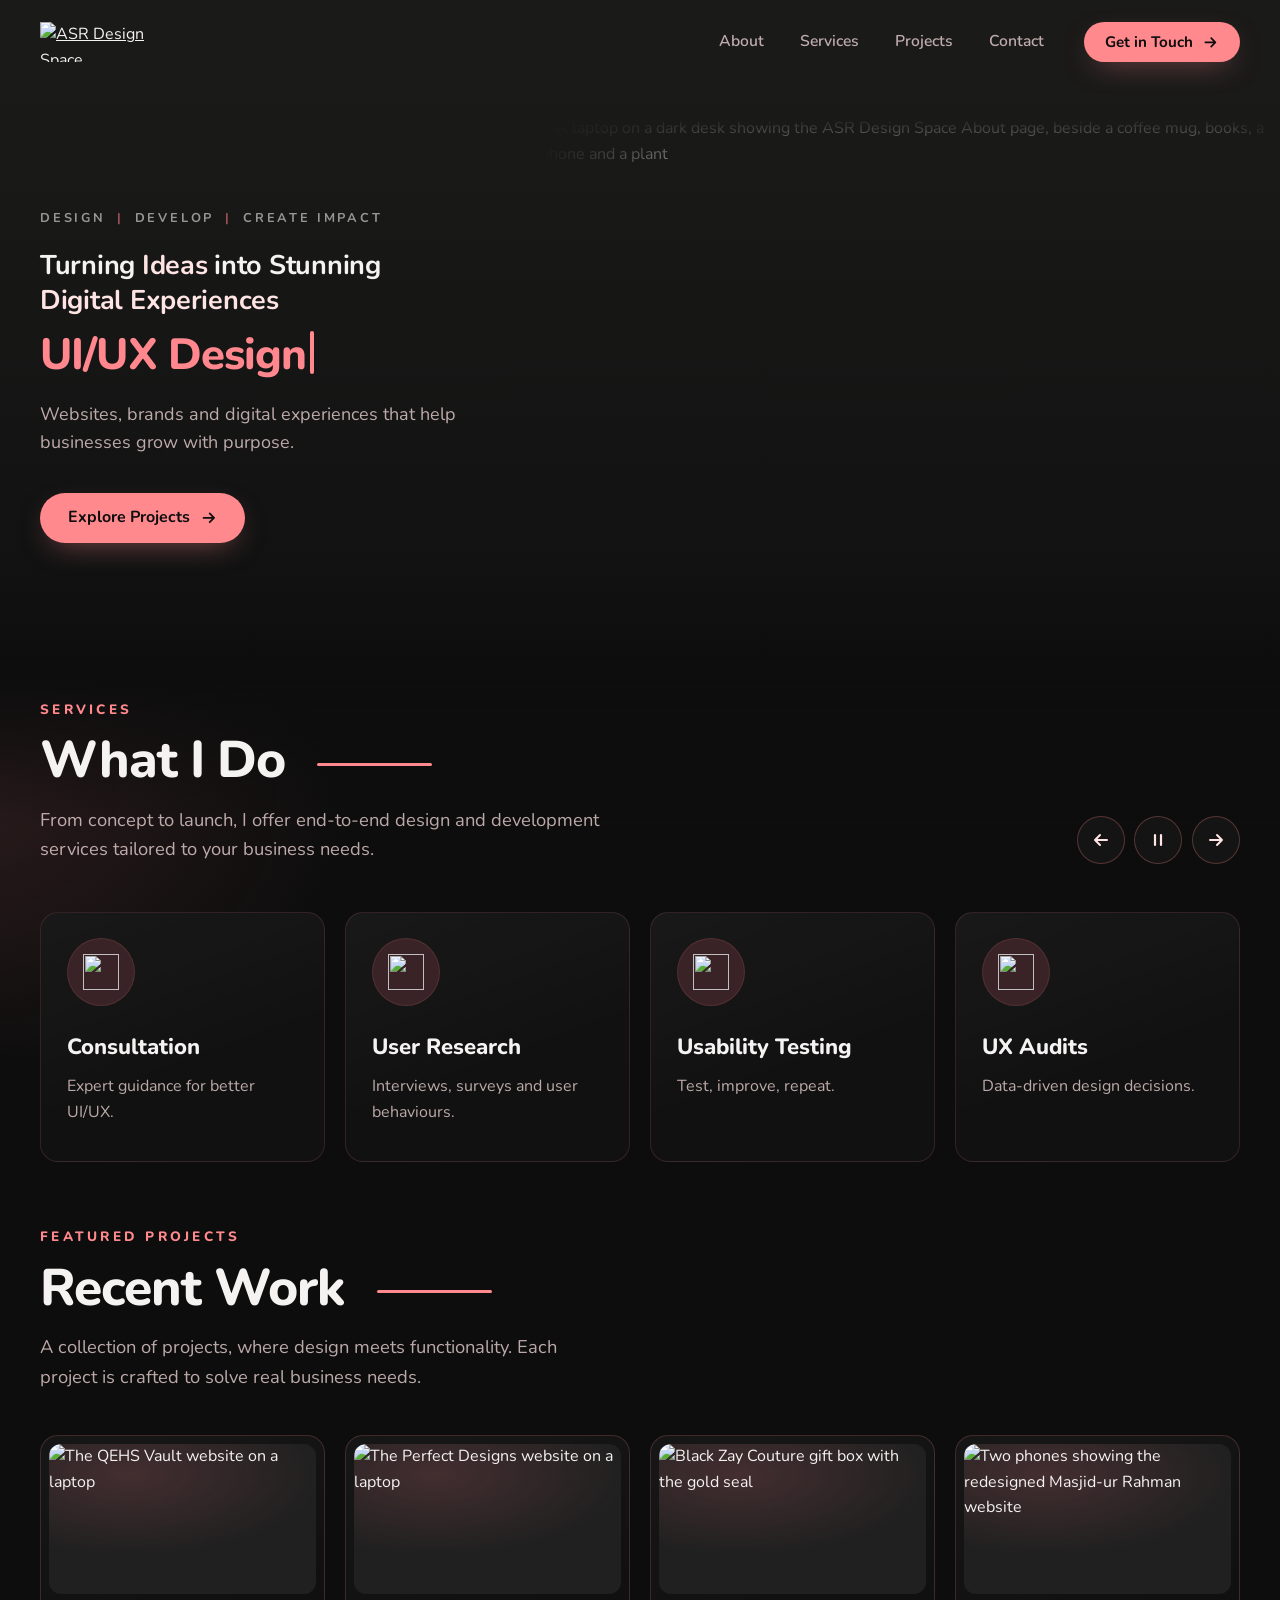
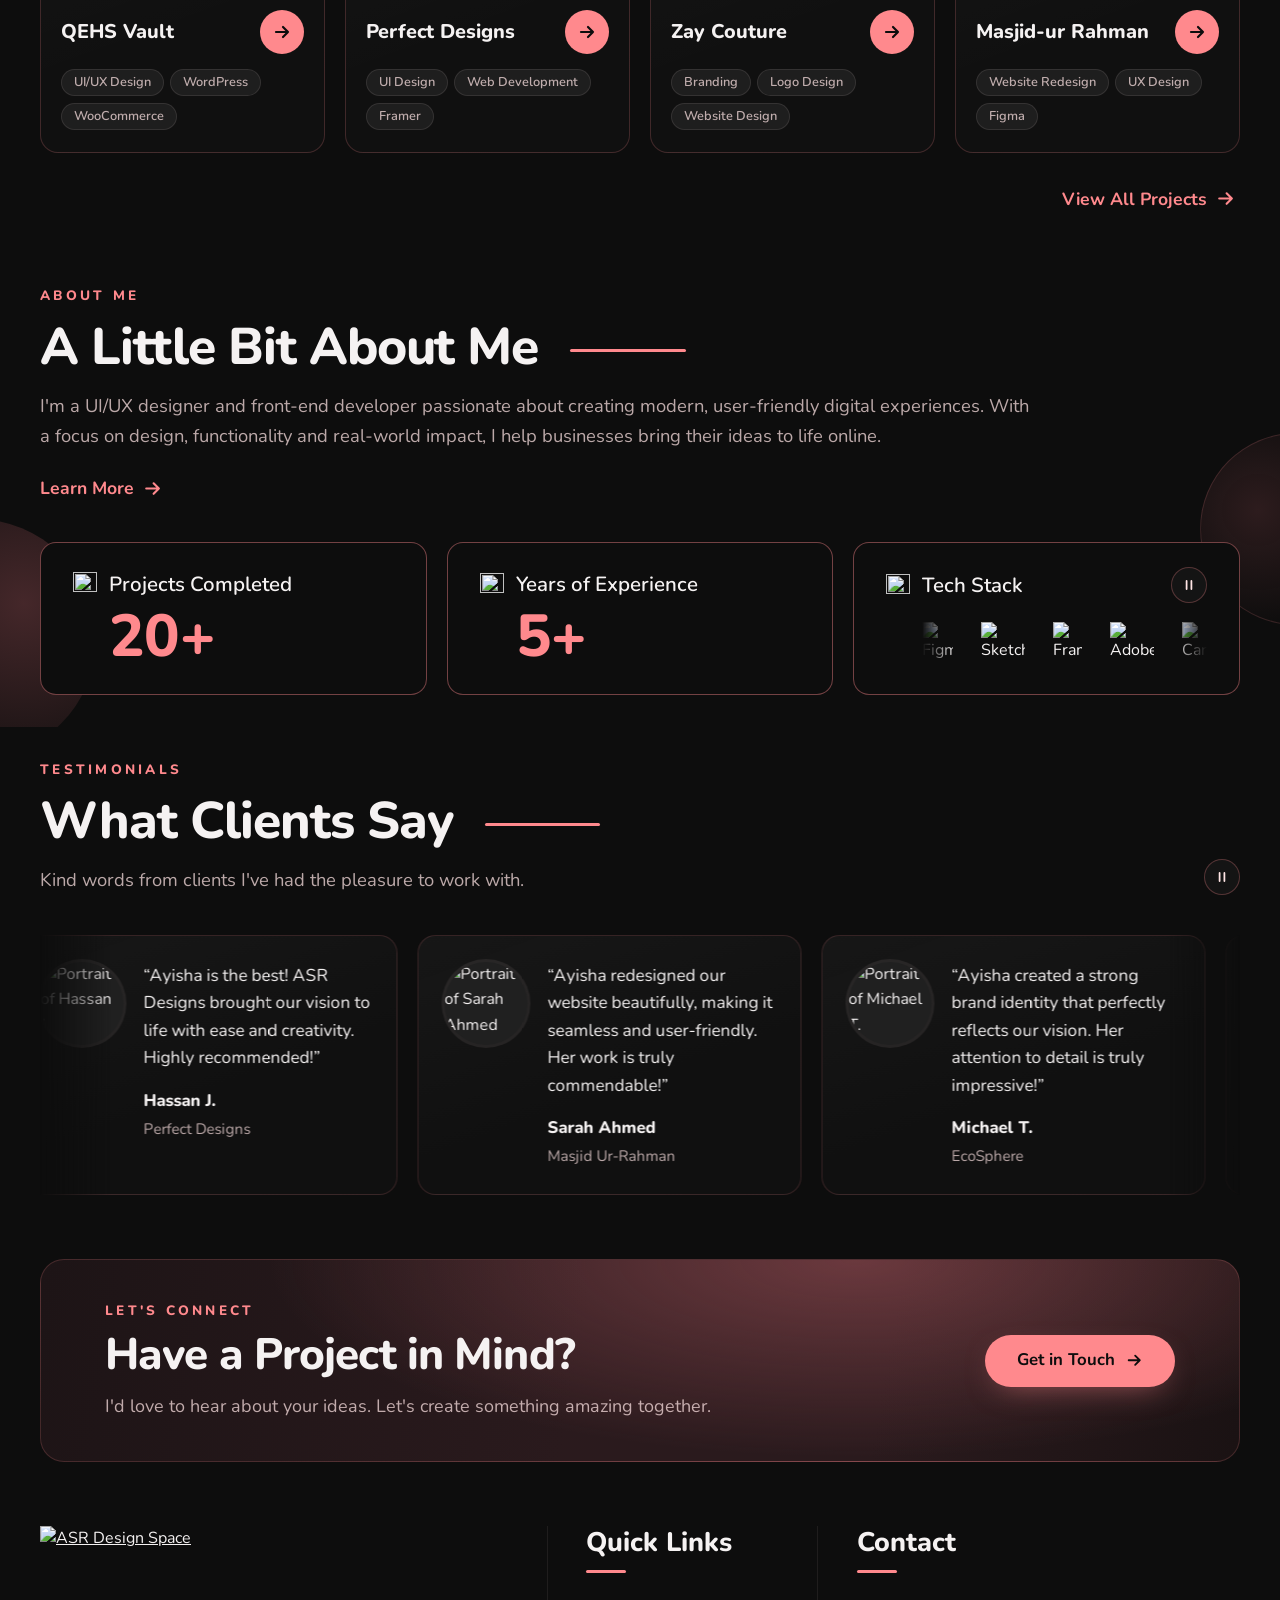
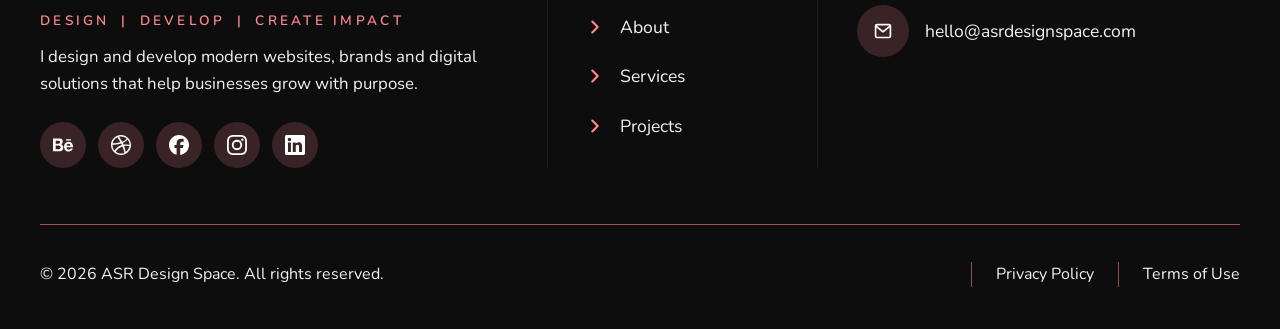
==== commit 31f99192: "Google tag added" ====
--- a/index.html
+++ b/index.html
@@ -1,6 +1,14 @@
 <!DOCTYPE html>
 <html lang="en">
 <head>
+  <!-- Google Tag Manager -->
+  <script async src="https://www.googletagmanager.com/gtm.js?id=GTM-5X6G7P38"></script>
+  <script>
+    window.dataLayer = window.dataLayer || [];
+    function gtag(){dataLayer.push(arguments);}
+    gtag('js', new Date());
+  </script>
+  <!-- End Google Tag Manager -->
   <meta charset="UTF-8">
   <meta name="viewport" content="width=device-width, initial-scale=1">
   <title>ASR Design Space | UI/UX Design &amp; Web Development</title>
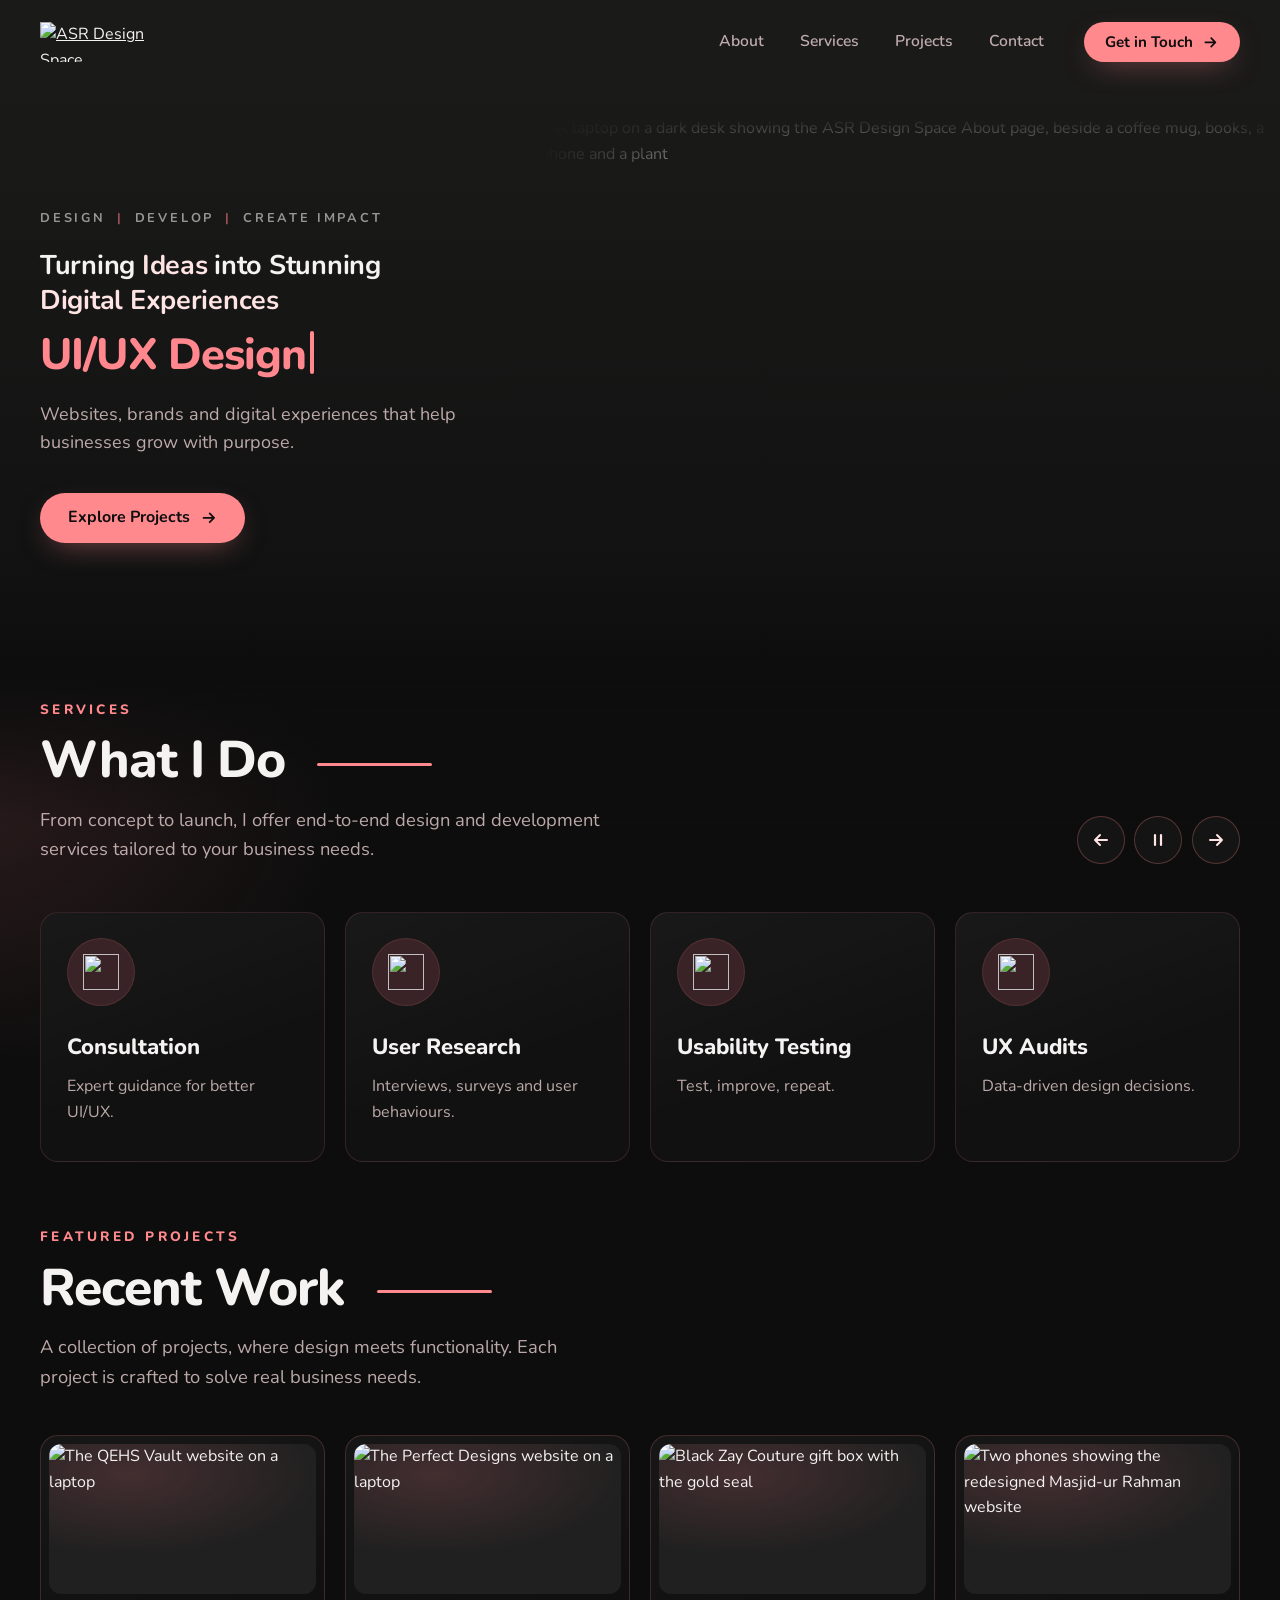
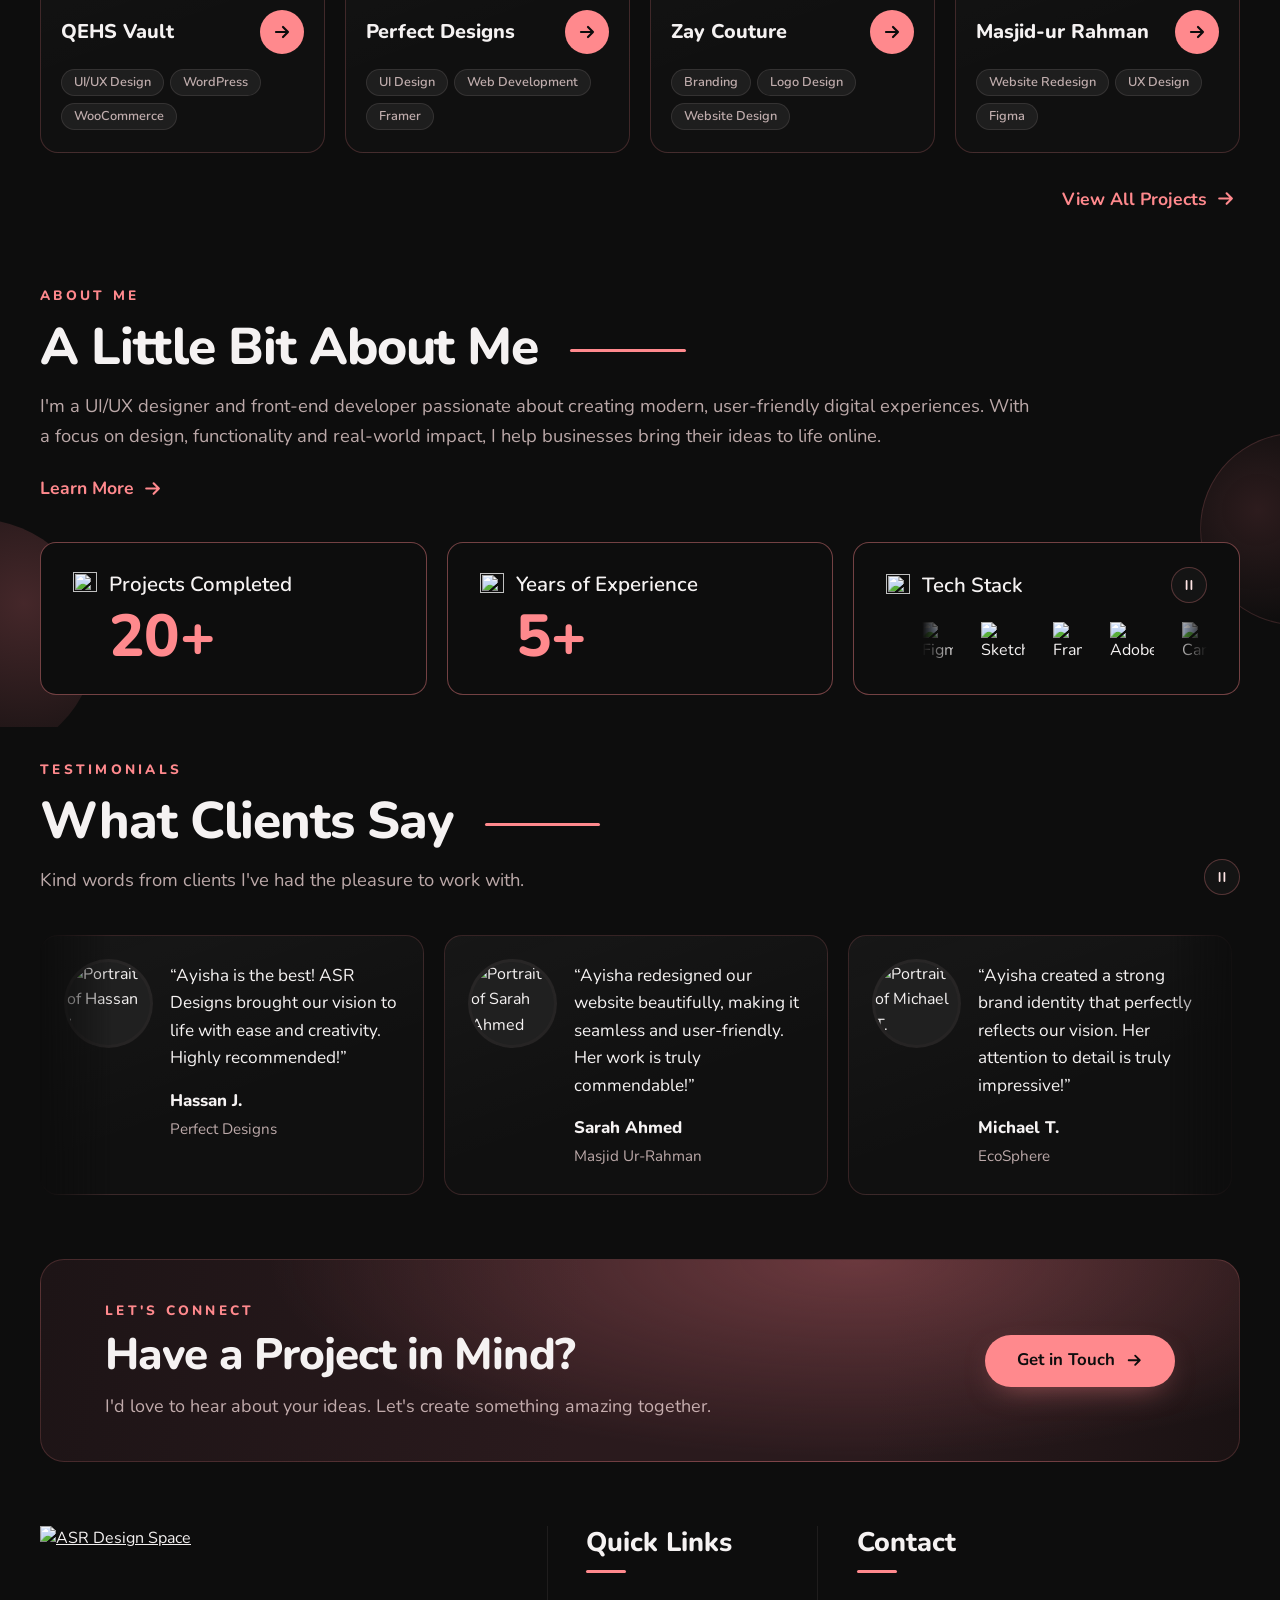
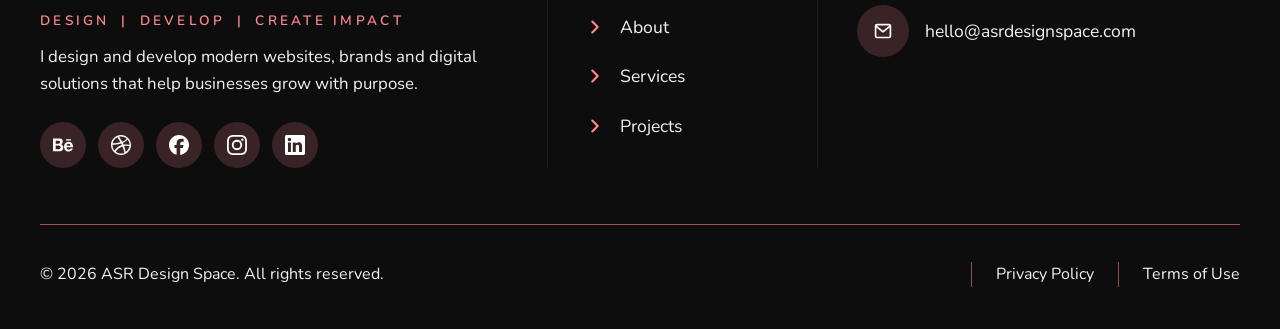
==== commit 8a847d19: "testimonials ticker updated" ====
--- a/index.html
+++ b/index.html
@@ -416,8 +416,9 @@
 
         <!-- Testimonials ticker (moves right to left). The cards appear twice so the
              loop is seamless; the second set is hidden from screen readers.
-             To add a testimonial, add it to BOTH lists (in the copy: aria-hidden="true" on the <li>, alt=""). -->
-        <div class="testimonials__ticker" id="testimonials-ticker" data-ticker data-ticker-motion="50">
+             To add a testimonial, add it to BOTH lists (in the copy: aria-hidden="true" on the <li>, alt="").
+             Speed: data-ticker-speed = pixels per second (same on every screen size). -->
+        <div class="testimonials__ticker" id="testimonials-ticker" data-ticker data-ticker-speed="34">
           <div class="testimonials__track">
             <ul class="testimonials__list">
             <li>
--- a/css/testimonials.css
+++ b/css/testimonials.css
@@ -20,46 +20,51 @@
 
 /* ---------- Ticker (moves right to left) ---------- */
 .testimonials__ticker {
+  /* Desktop: about three cards in view. One set of four cards is always wider
+     than the visible area, so the loop never shows a gap.
+     (Tablet and mobile sizes are in the Responsive section below.) */
   --t-gap: 1.25rem;
-  /* every card is about a third of the content width, so one set of three
-     is always wider than the visible area and the loop never shows a gap */
   --t-card: clamp(280px, 30vw, 400px);
+  /* Seconds per loop if JavaScript is off. With JavaScript, js/ticker.js sets
+     the exact time for the screen size so the speed is always the same
+     (data-ticker-speed in index.html, pixels per second). */
+  --t-duration: 49s;
+  container-type: inline-size; /* lets cards size themselves from the ticker's width (cqi units) */
   overflow: hidden;
   -webkit-mask-image: linear-gradient(90deg, transparent, #000 6%, #000 94%, transparent);
   mask-image: linear-gradient(90deg, transparent, #000 6%, #000 94%, transparent);
 }
 
+/* The track holds two identical lists side by side: the real cards, then a copy.
+   The WHOLE track moves left by half its width (exactly one list), then repeats.
+   At that moment the copy sits exactly where the first list started, so the
+   repeat is invisible: no gap, no jump, no pause. Because one single animation
+   moves both lists together, they can never drift apart.
+
+   Speed: set in index.html with data-ticker-speed="34" (pixels per second).
+   js/ticker.js turns it into --t-duration for the current screen size. */
 .testimonials__track {
   display: flex;
   width: max-content;
-}
-
-/* Both copies of the list move left by exactly their own width, then start again.
-   Because the second copy sits right behind the first, the restart is invisible and
-   the loop never stops. (Measuring each list by its own width works the same in
-   every browser, unlike moving the whole track by half of its width.) */
-.testimonials__list {
-  animation: testimonials-ticker 50s linear infinite; /* fallback without JavaScript; the speed is set in index.html (data-ticker-motion) */
-}
-
-.testimonials__ticker:hover .testimonials__list,
-.testimonials__ticker.is-paused .testimonials__list {
+  animation: testimonials-ticker var(--t-duration) linear infinite;
+}
+
+/* Pause / play button */
+.testimonials__ticker.is-paused .testimonials__track {
   animation-play-state: paused;
 }
 
-/* With JavaScript, js/ticker.js moves the whole track as one piece instead
-   (seconds per loop in data-ticker-motion), so the CSS animation is switched off. */
-.testimonials__ticker.is-js .testimonials__list {
-  animation: none;
-}
-
-.testimonials__ticker.is-js .testimonials__track {
-  will-change: transform;
+/* Pause while a mouse hovers the cards. Limited to real mouse/trackpad devices,
+   so a tap on iPhone/iPad never leaves the ticker stuck paused. */
+@media (hover: hover) and (pointer: fine) {
+  .testimonials__ticker:hover .testimonials__track {
+    animation-play-state: paused;
+  }
 }
 
 @keyframes testimonials-ticker {
-  from { transform: translateX(0); }
-  to { transform: translateX(-100%); }
+  from { transform: translate3d(0, 0, 0); }
+  to { transform: translate3d(-50%, 0, 0); }
 }
 
 .testimonials__list {
@@ -147,7 +152,48 @@
   color: var(--text-secondary);
 }
 
-/* ---------- Responsive ---------- */
+/* ---------- Responsive ----------
+   Card widths use cqi = 1% of the ticker's width, so every card (and its
+   copy) is exactly the same size and the loop stays seamless. */
+
+/* Tablet and touch screens: a finger-sized pause / play button (44px).
+   Only the testimonials button; the Tech Stack button is unchanged. */
+@media (max-width: 1024px), (pointer: coarse) {
+  .testimonials .ticker-pause {
+    width: 44px;
+    height: 44px;
+  }
+
+  .testimonials .ticker-pause svg {
+    width: 18px;
+    height: 18px;
+  }
+}
+
+/* Tablet (641px–1024px): about 1.5 to 2 cards in view */
+@media (max-width: 1024px) {
+  .testimonials__ticker {
+    --t-gap: 1.125rem;
+    --t-card: clamp(300px, calc((100cqi - var(--t-gap)) / 1.6), 460px);
+    --t-duration: 54s;
+  }
+
+  .testimonial {
+    gap: 1.125rem;
+    padding: clamp(1.125rem, 2.4vw, 1.5rem);
+  }
+
+  .testimonial__photo {
+    width: 72px;
+    height: 72px;
+  }
+
+  .testimonial__quote p {
+    font-size: 1rem;
+  }
+}
+
+/* Mobile (640px and below): one card, with the edge of the next one peeking in */
 @media (max-width: 640px) {
   .testimonials__header {
     flex-direction: column;
@@ -156,16 +202,51 @@
   }
 
   .testimonials__ticker {
-    --t-gap: 1rem;
+    --t-gap: 0.875rem;
+    --t-card: calc(100cqi - 3.5rem); /* leaves about 40px of the next card visible */
+    --t-duration: 40s;
   }
 
   .testimonial {
     gap: 1rem;
+    padding: 1.25rem;
   }
 
   .testimonial__photo {
     width: 64px;
     height: 64px;
+  }
+}
+
+/* Small phones (480px and below): photo above the text, so the quote gets
+   the card's full width instead of a narrow column */
+@media (max-width: 480px) {
+  .testimonial {
+    flex-direction: column;
+    gap: 0.875rem;
+    padding: 1.125rem 1.125rem 1.25rem;
+  }
+
+  .testimonial__photo {
+    width: 56px;
+    height: 56px;
+  }
+
+  .testimonial__quote p {
+    font-size: 0.975rem;
+    line-height: 1.55;
+  }
+
+  .testimonial__author {
+    margin-top: 0.75rem;
+  }
+
+  .testimonial__name {
+    font-size: 1rem;
+  }
+
+  .testimonial__role {
+    font-size: 0.9rem;
   }
 }
 
@@ -178,6 +259,7 @@
 
   .testimonials__track {
     width: auto;
+    animation: none;
   }
 
   .testimonials__list {
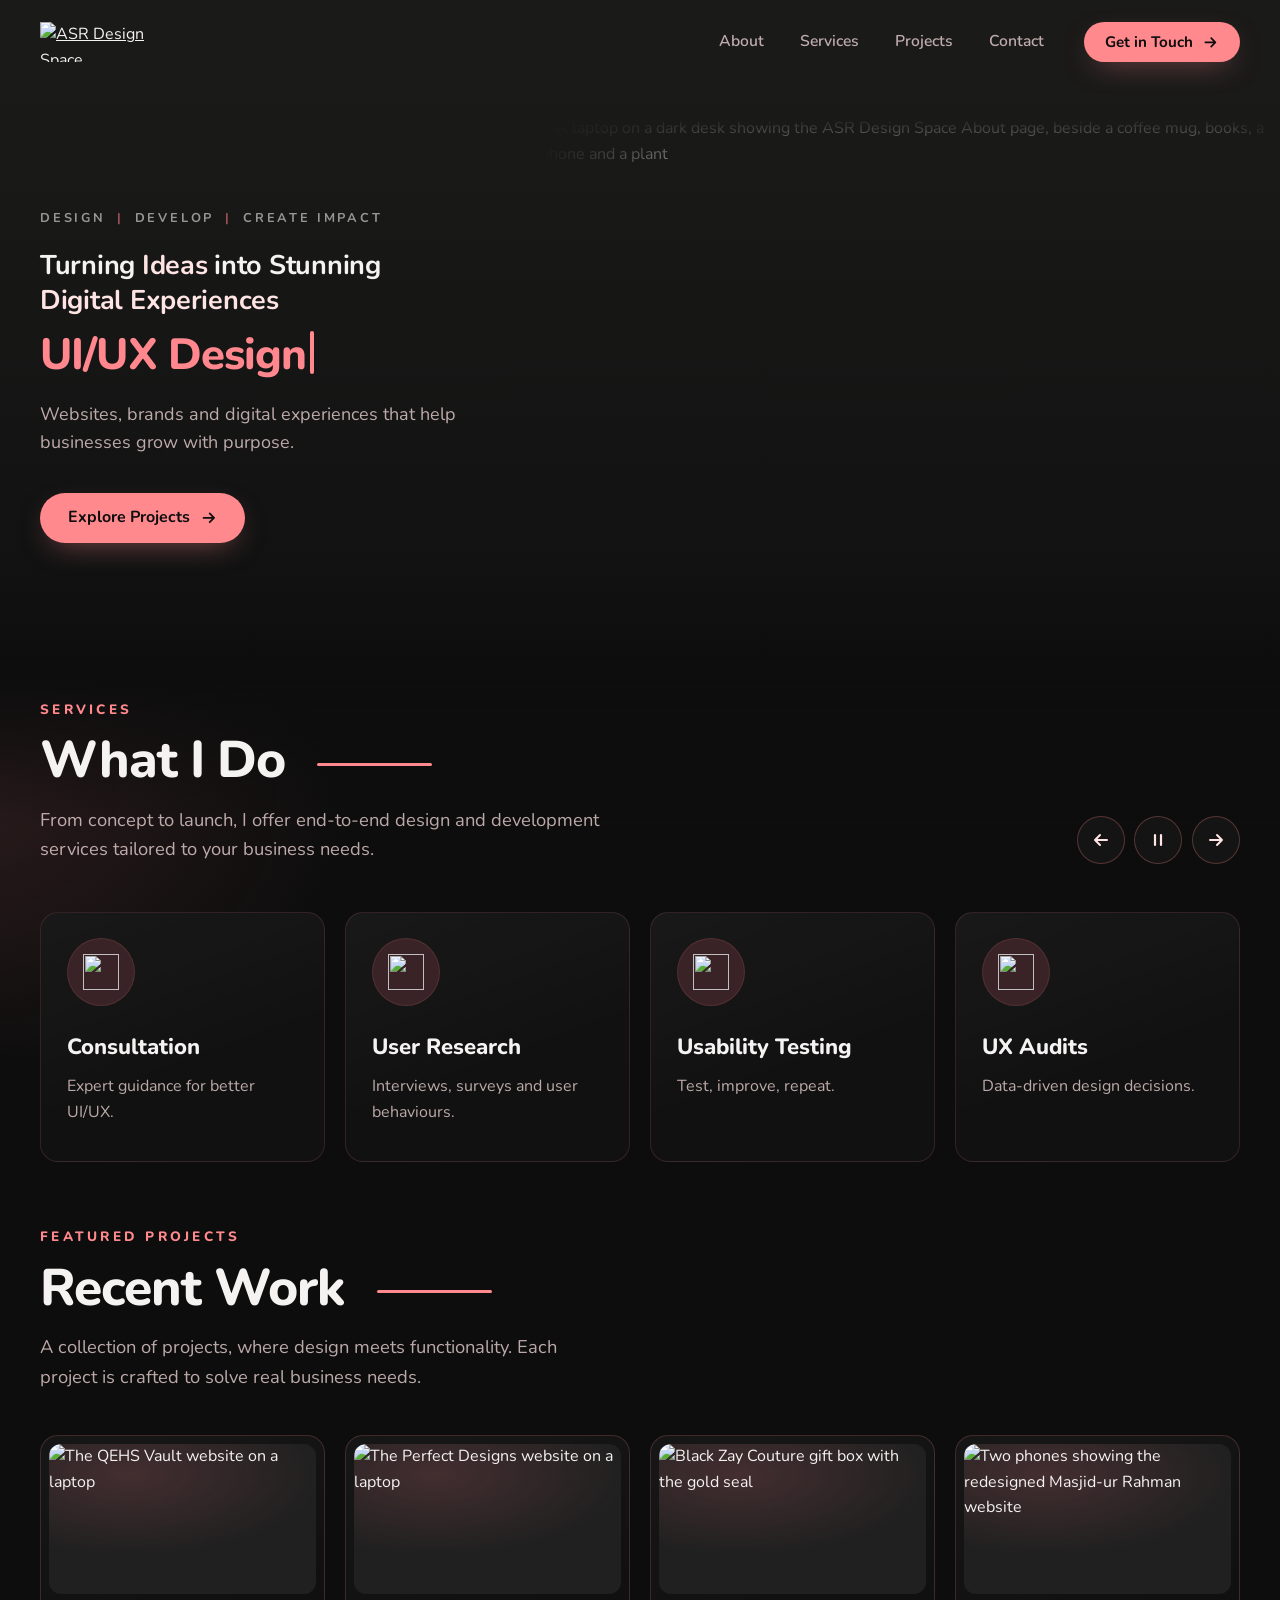
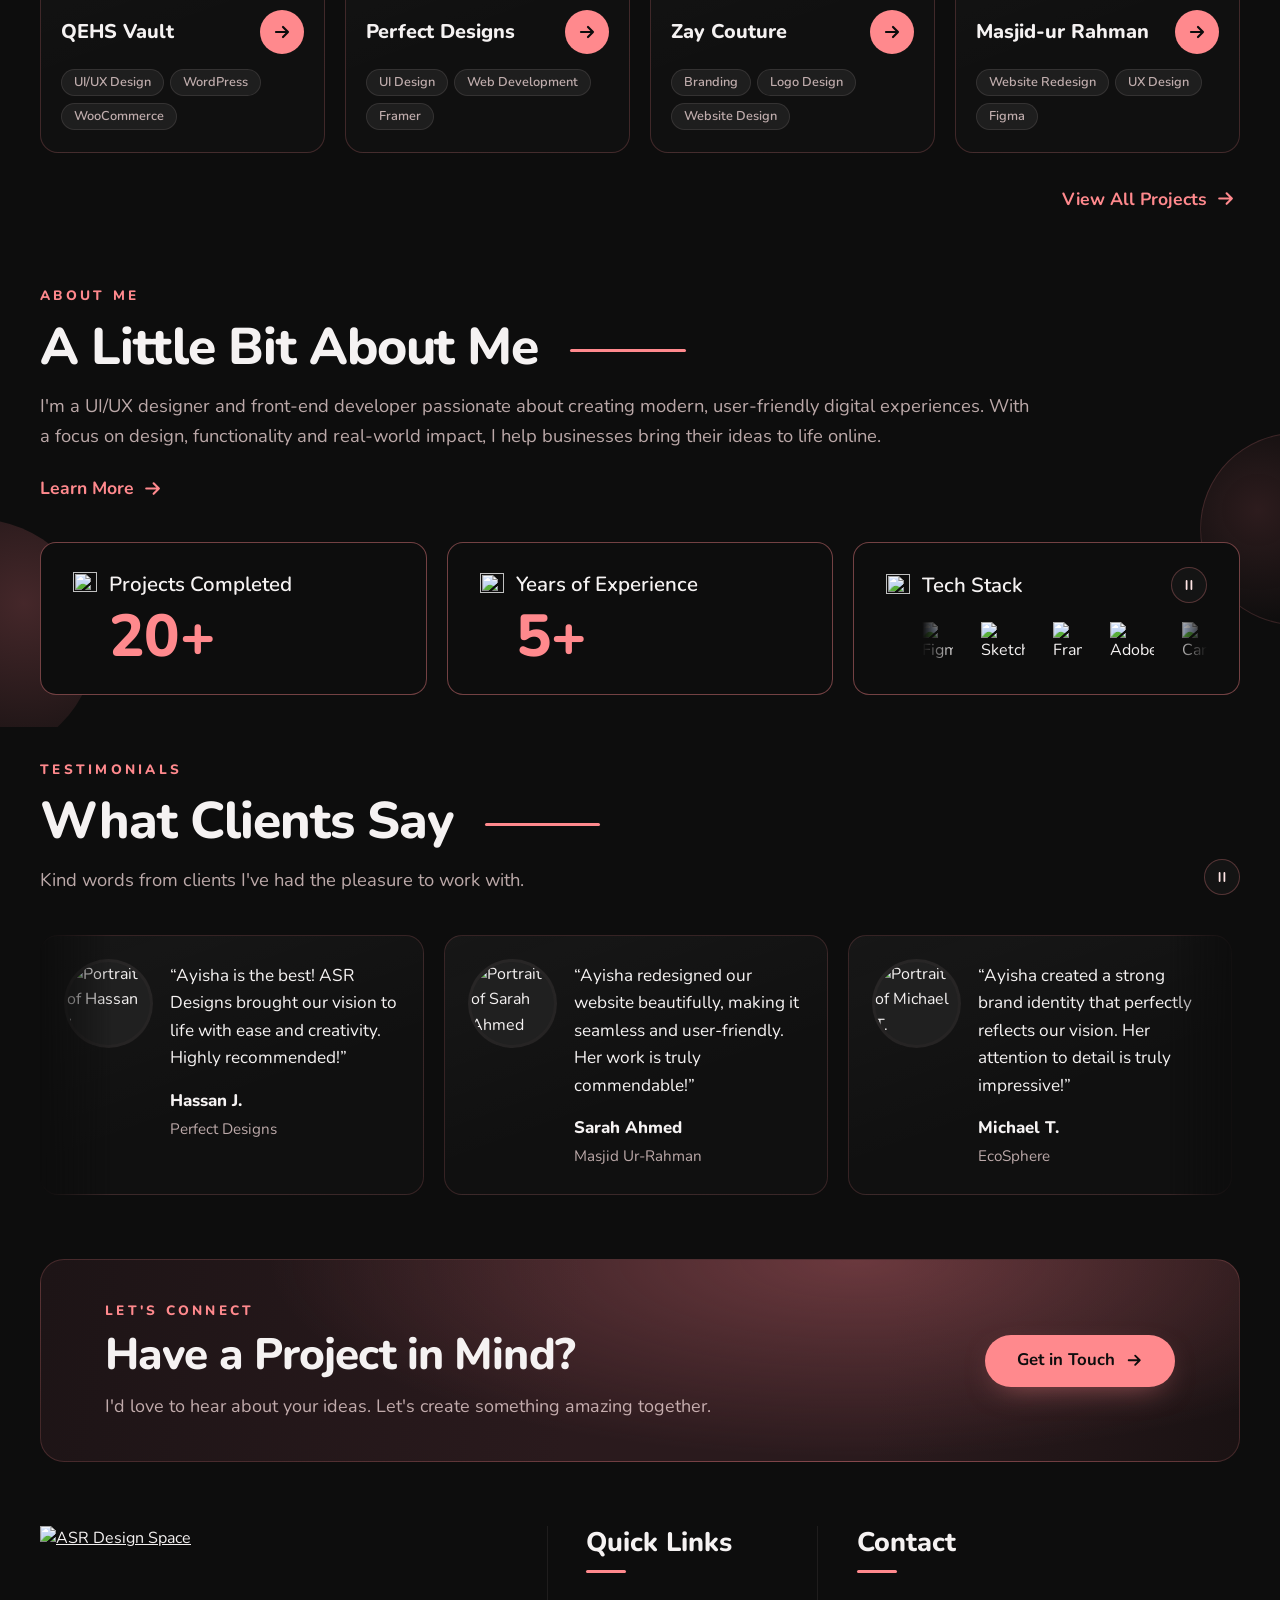
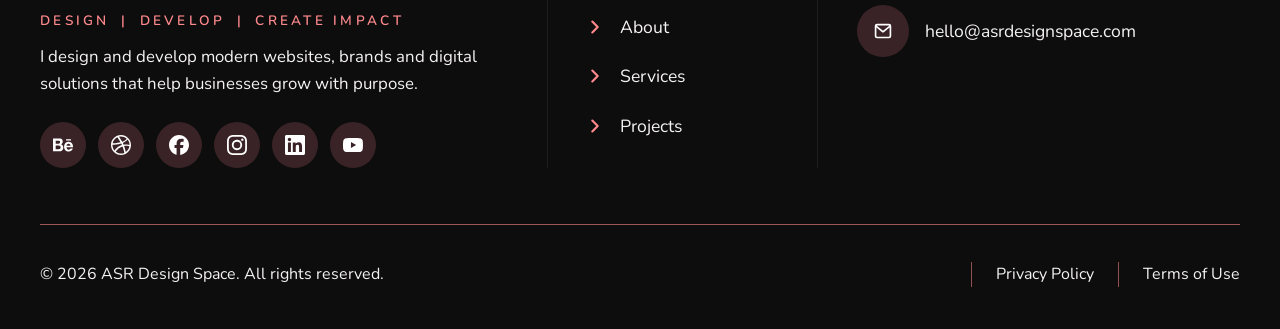
==== commit 7e668bc3: "updated index.html" ====
--- a/index.html
+++ b/index.html
@@ -36,6 +36,15 @@
   <link rel="stylesheet" href="css/testimonials.css">
   <link rel="stylesheet" href="css/cta.css">
   <link rel="stylesheet" href="css/footer.css">
+  <link rel="stylesheet" href="css/animations.css">
+  <script>
+    /* Entrance animations: keep the main content hidden until js/animations.js
+       is ready (it shows anyway after 3 seconds); skipped for "reduce motion". */
+    if (!window.matchMedia || !window.matchMedia("(prefers-reduced-motion: reduce)").matches) {
+      document.documentElement.classList.add("js-motion");
+      setTimeout(function () { document.documentElement.classList.add("motion-ready"); }, 3000);
+    }
+  </script>
 </head>
 <body>
   <a class="skip-link" href="#main">Skip to content</a>
@@ -604,6 +613,12 @@
                   <svg viewBox="0 0 24 24" aria-hidden="true"><path fill="currentColor" d="M20.447 20.452h-3.554v-5.569c0-1.328-.027-3.037-1.852-3.037-1.853 0-2.136 1.445-2.136 2.939v5.667H9.351V9h3.414v1.561h.046c.477-.9 1.637-1.85 3.37-1.85 3.601 0 4.267 2.37 4.267 5.455v6.286zM5.337 7.433c-1.144 0-2.063-.926-2.063-2.065 0-1.138.92-2.063 2.063-2.063 1.14 0 2.064.925 2.064 2.063 0 1.139-.925 2.065-2.064 2.065zm1.782 13.019H3.555V9h3.564v11.452zM22.225 0H1.771C.792 0 0 .774 0 1.729v20.542C0 23.227.792 24 1.771 24h20.451C23.2 24 24 23.227 24 22.271V1.729C24 .774 23.2 0 22.222 0h.003z"/></svg>
                 </a>
               </li>
+              <li>
+                <a class="social-link" href="https://www.youtube.com/@asrdesignspace" target="_blank" rel="noopener noreferrer">
+                  <span class="visually-hidden">YouTube (opens in a new tab)</span>
+                  <svg viewBox="0 0 24 24" aria-hidden="true"><path fill="currentColor" d="M23.498 6.186a3.016 3.016 0 0 0-2.122-2.136C19.505 3.545 12 3.545 12 3.545s-7.505 0-9.377.505A3.017 3.017 0 0 0 .502 6.186C0 8.07 0 12 0 12s0 3.93.502 5.814a3.016 3.016 0 0 0 2.122 2.136c1.871.505 9.376.505 9.376.505s7.505 0 9.377-.505a3.015 3.015 0 0 0 2.122-2.136C24 15.93 24 12 24 12s0-3.93-.502-5.814zM9.545 15.568V8.432L15.818 12l-6.273 3.568z"/></svg>
+                </a>
+              </li>
           </ul>
         </div>
 
@@ -649,5 +664,6 @@
   <script src="js/ticker.js" defer></script>
   <script src="js/footer.js" defer></script>
   <script src="js/copy-email.js" defer></script>
+  <script src="js/animations.js" defer></script>
 </body>
 </html>
--- a/css/testimonials.css
+++ b/css/testimonials.css
@@ -79,6 +79,10 @@
 .testimonials__list > li {
   display: flex; /* every card stretches to the tallest one */
   flex: 0 0 var(--t-card);
+  /* Safari works out each list's width from its cards' natural content width
+     and ignores the flex size above, which left a long blank gap after every
+     set on iPhone. Giving the card the same plain width fixes the measurement. */
+  width: var(--t-card);
 }
 
 /* ---------- Card ---------- */
@@ -271,6 +275,10 @@
     padding: 0;
   }
 
+  .testimonials__list > li {
+    width: auto; /* the grid sizes the cards */
+  }
+
   .testimonials__list--copy {
     display: none;
   }
--- a/css/animations.css
+++ b/css/animations.css
@@ -0,0 +1,68 @@
+/* =========================================================
+   Entrance & scroll animations (used on every page)
+   ---------------------------------------------------------
+   js/animations.js picks the blocks to animate and marks them
+   with data-reveal. Each block starts slightly lower and
+   transparent, then rises into place when it scrolls into view.
+   Once it has arrived, the data-reveal mark is removed, so the
+   element goes back to its own styles (hover effects included).
+
+   To tune the feel, change the values in :root below.
+   To keep one element still, add data-reveal="off" to it in the HTML.
+   ========================================================= */
+
+:root {
+  --reveal-distance: 24px;                     /* how far blocks rise */
+  --reveal-duration: 0.7s;                     /* how long one block takes */
+  --reveal-ease: cubic-bezier(0.22, 1, 0.36, 1); /* fast start, soft landing */
+}
+
+/* Until the page is ready, the main content stays invisible so nothing
+   flashes before it animates in (set by the small script in each page's <head>;
+   it shows the page anyway after 3 seconds if anything goes wrong). */
+.js-motion:not(.motion-ready) main {
+  opacity: 0;
+}
+
+/* Starting position (applied instantly, without a transition) */
+.js-motion [data-reveal] {
+  opacity: 0;
+  transform: translate3d(0, var(--reveal-distance), 0);
+}
+
+/* Images and illustrations: a gentle settle instead of a rise */
+.js-motion [data-reveal="media"] {
+  transform: scale(0.97);
+}
+
+/* Elements that already use a transform of their own only fade */
+.js-motion [data-reveal="fade"] {
+  transform: none;
+}
+
+/* Arrived: only this step animates */
+.js-motion [data-reveal].is-revealed {
+  opacity: 1;
+  transform: none;
+  transition:
+    opacity var(--reveal-duration) var(--reveal-ease) var(--reveal-delay, 0s),
+    transform var(--reveal-duration) var(--reveal-ease) var(--reveal-delay, 0s);
+}
+
+/* "Reduce motion" and printing: everything is simply there */
+@media (prefers-reduced-motion: reduce) {
+  .js-motion main,
+  .js-motion [data-reveal] {
+    opacity: 1 !important;
+    transform: none !important;
+    transition: none !important;
+  }
+}
+
+@media print {
+  .js-motion main,
+  .js-motion [data-reveal] {
+    opacity: 1 !important;
+    transform: none !important;
+  }
+}
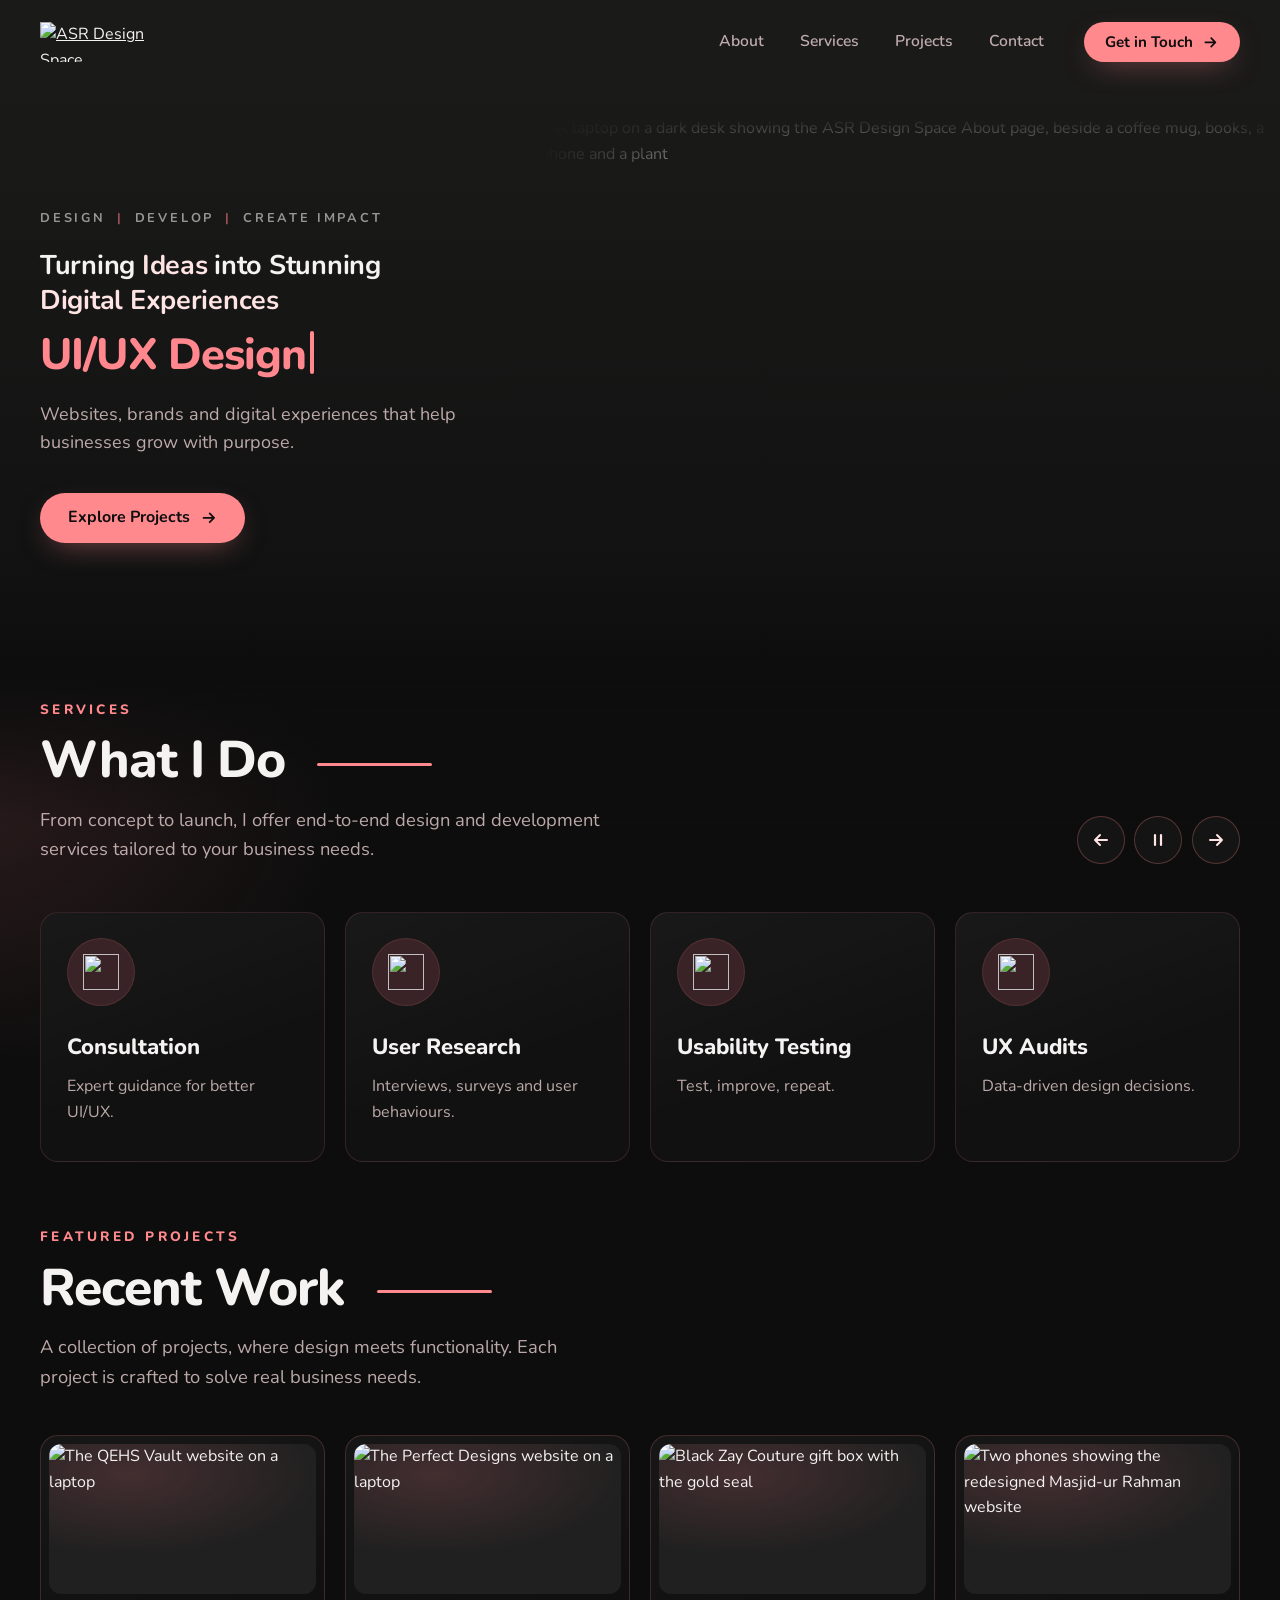
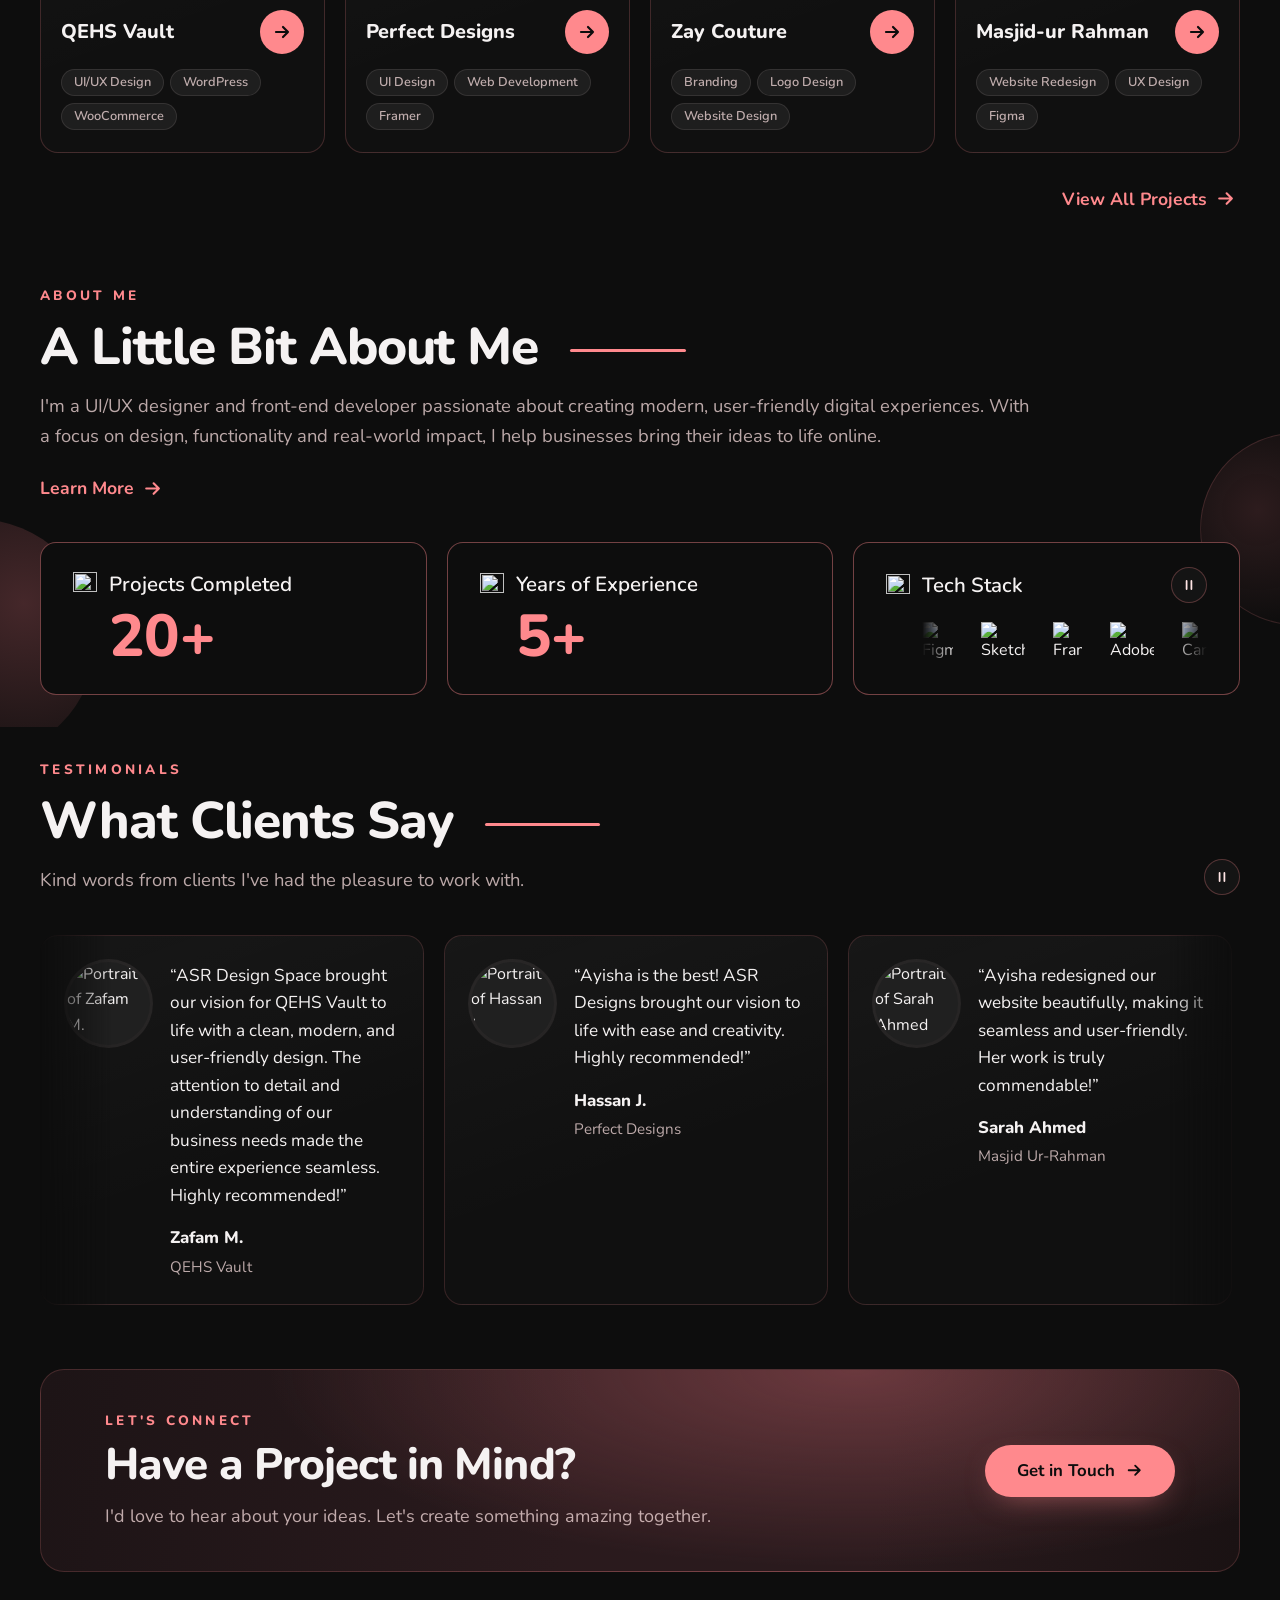
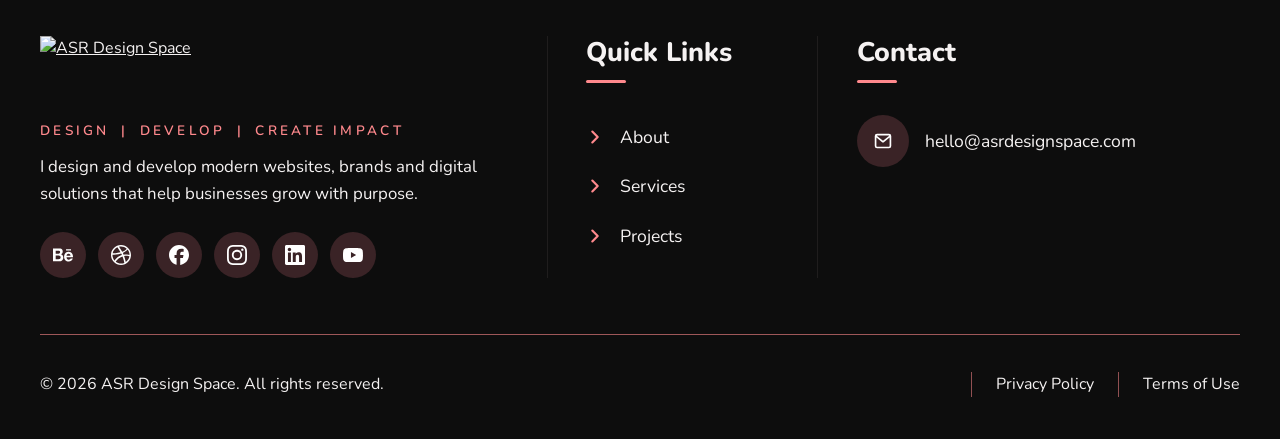
==== commit fb1a644b: "Add Zafam M. (QEHS Vault) testimonial Add his testimonial as the first card in the testimonials tick" ====
--- a/index.html
+++ b/index.html
@@ -432,6 +432,20 @@
             <ul class="testimonials__list">
             <li>
               <figure class="testimonial">
+                <img class="testimonial__photo" src="https://res.cloudinary.com/drtc6yecl/image/upload/f_auto,q_auto/asr-design-space/images/testimonials/zafam-m" alt="Portrait of Zafam M." width="96" height="96" decoding="async">
+                <div class="testimonial__body">
+                  <blockquote class="testimonial__quote">
+                    <p>“ASR Design Space brought our vision for QEHS Vault to life with a clean, modern, and user-friendly design. The attention to detail and understanding of our business needs made the entire experience seamless. Highly recommended!”</p>
+                  </blockquote>
+                  <figcaption class="testimonial__author">
+                    <span class="testimonial__name">Zafam M.</span>
+                    <span class="testimonial__role">QEHS Vault</span>
+                  </figcaption>
+                </div>
+              </figure>
+            </li>
+            <li>
+              <figure class="testimonial">
                 <img class="testimonial__photo" src="https://res.cloudinary.com/drtc6yecl/image/upload/f_auto,q_auto/asr-design-space/images/testimonials/hassan-j" alt="Portrait of Hassan J." width="96" height="96" decoding="async">
                 <div class="testimonial__body">
                   <blockquote class="testimonial__quote">
@@ -488,6 +502,20 @@
             </li>
             </ul>
             <ul class="testimonials__list testimonials__list--copy" aria-hidden="true">
+            <li aria-hidden="true">
+              <figure class="testimonial">
+                <img class="testimonial__photo" src="https://res.cloudinary.com/drtc6yecl/image/upload/f_auto,q_auto/asr-design-space/images/testimonials/zafam-m" alt="" width="96" height="96" decoding="async">
+                <div class="testimonial__body">
+                  <blockquote class="testimonial__quote">
+                    <p>“ASR Design Space brought our vision for QEHS Vault to life with a clean, modern, and user-friendly design. The attention to detail and understanding of our business needs made the entire experience seamless. Highly recommended!”</p>
+                  </blockquote>
+                  <figcaption class="testimonial__author">
+                    <span class="testimonial__name">Zafam M.</span>
+                    <span class="testimonial__role">QEHS Vault</span>
+                  </figcaption>
+                </div>
+              </figure>
+            </li>
             <li aria-hidden="true">
               <figure class="testimonial">
                 <img class="testimonial__photo" src="https://res.cloudinary.com/drtc6yecl/image/upload/f_auto,q_auto/asr-design-space/images/testimonials/hassan-j" alt="" width="96" height="96" decoding="async">
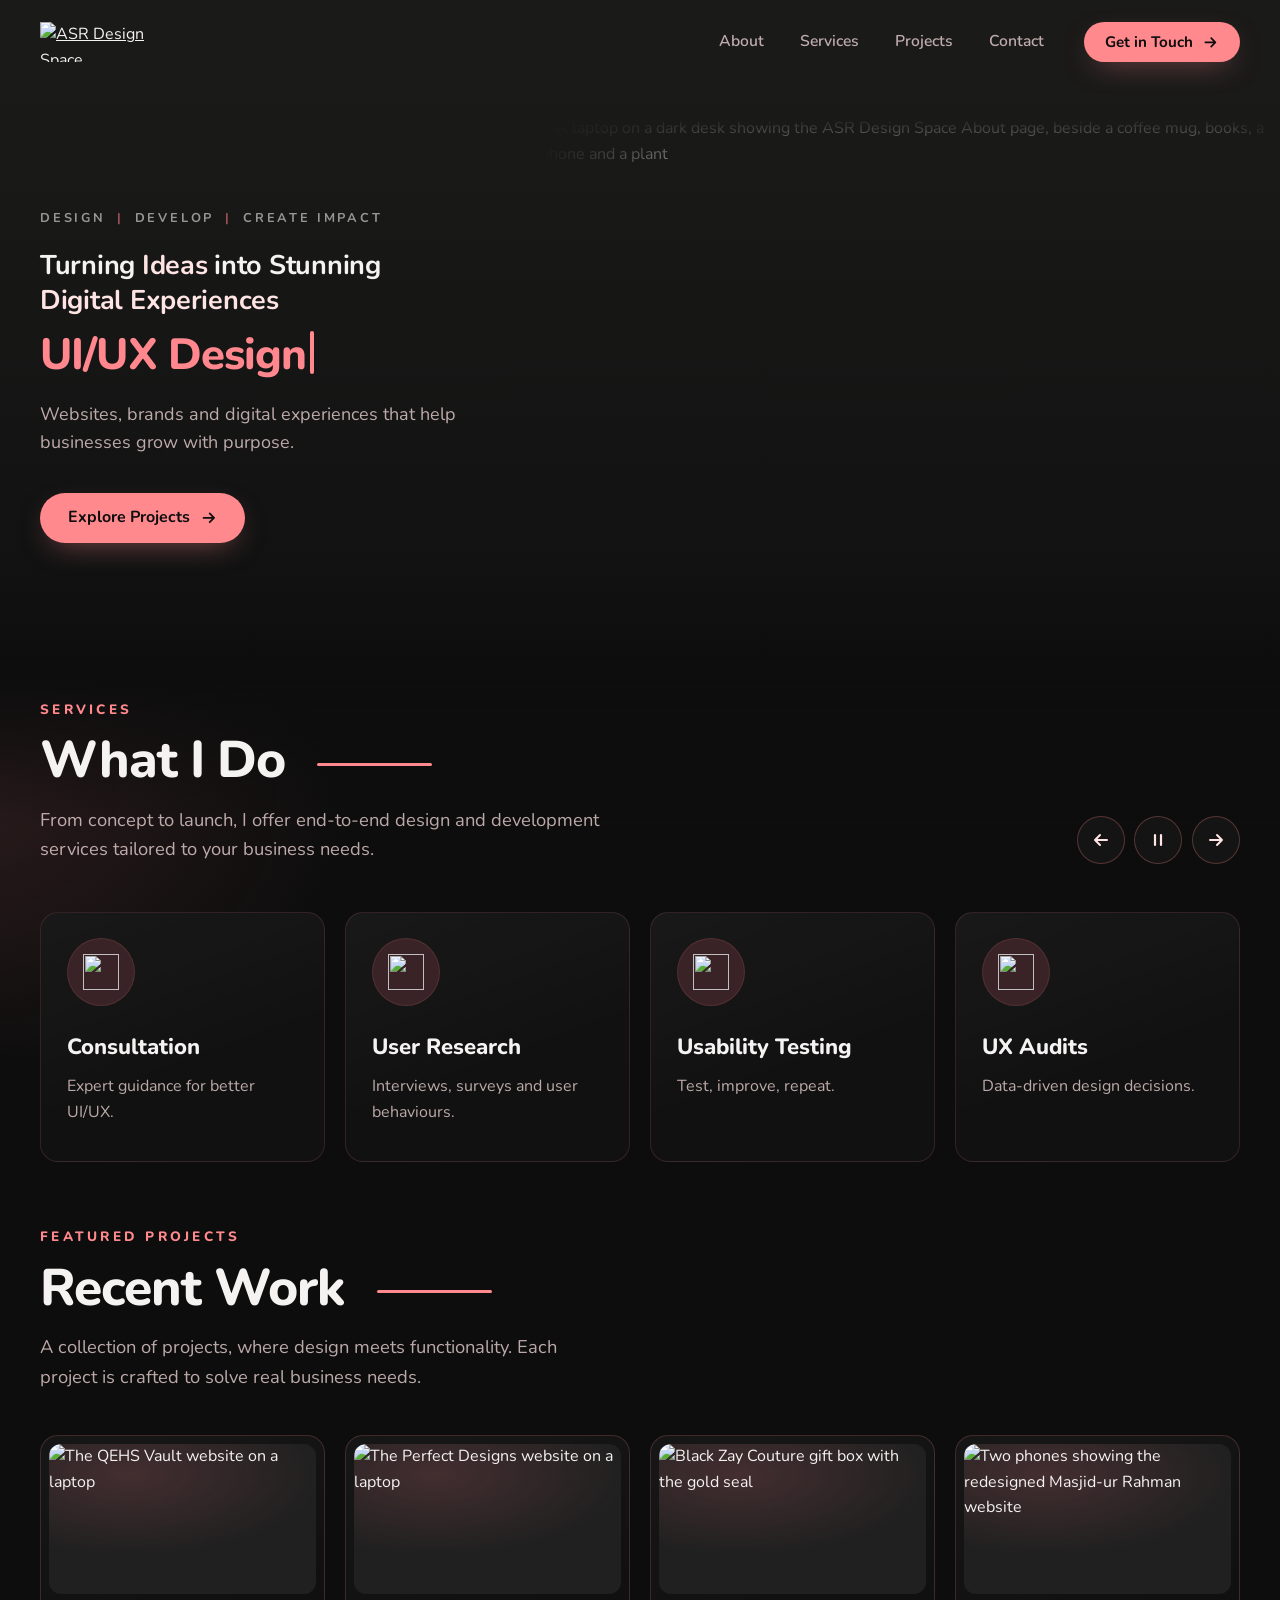
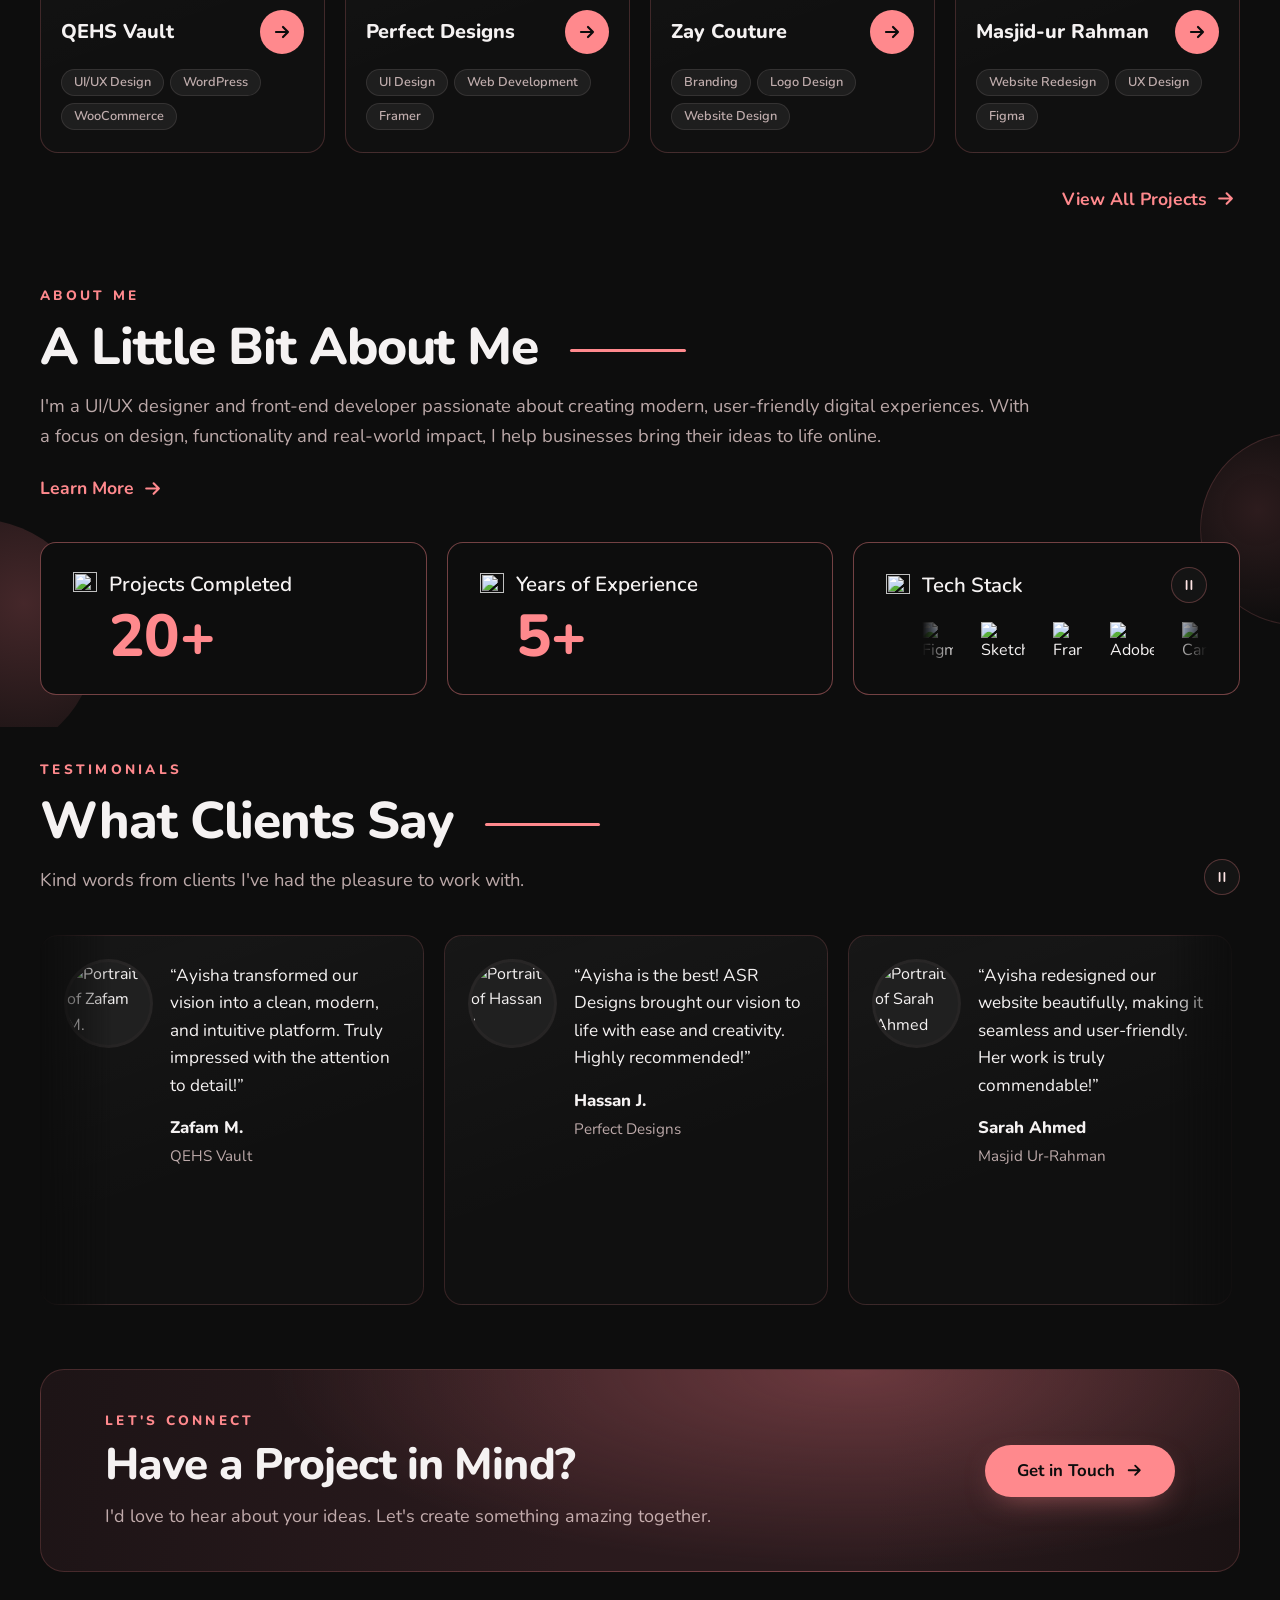
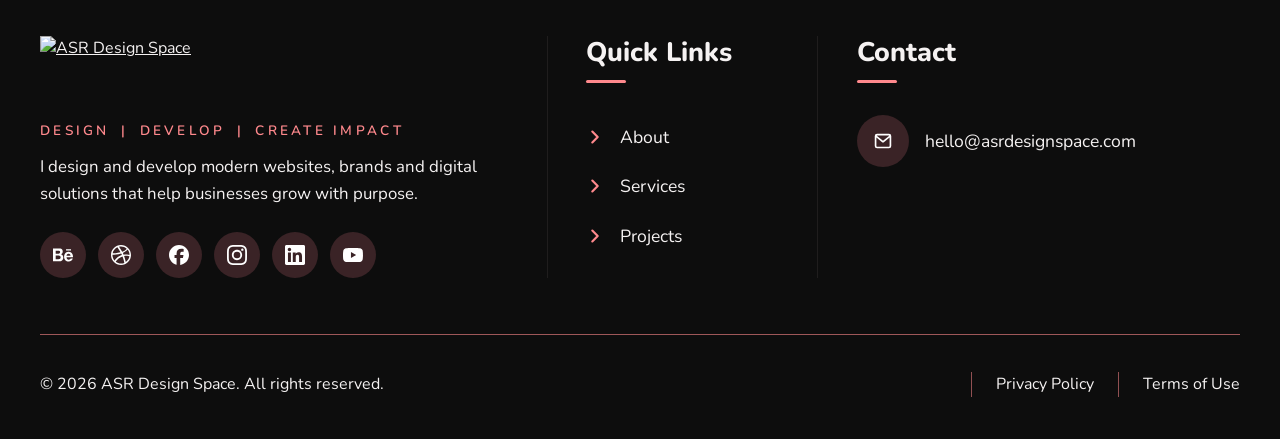
==== commit 84270fb1: "added new testimonial" ====
--- a/index.html
+++ b/index.html
@@ -435,7 +435,7 @@
                 <img class="testimonial__photo" src="https://res.cloudinary.com/drtc6yecl/image/upload/f_auto,q_auto/asr-design-space/images/testimonials/zafam-m" alt="Portrait of Zafam M." width="96" height="96" decoding="async">
                 <div class="testimonial__body">
                   <blockquote class="testimonial__quote">
-                    <p>“ASR Design Space brought our vision for QEHS Vault to life with a clean, modern, and user-friendly design. The attention to detail and understanding of our business needs made the entire experience seamless. Highly recommended!”</p>
+                    <p>“Ayisha transformed our vision into a clean, modern, and intuitive platform. Truly impressed with the attention to detail!”</p>
                   </blockquote>
                   <figcaption class="testimonial__author">
                     <span class="testimonial__name">Zafam M.</span>
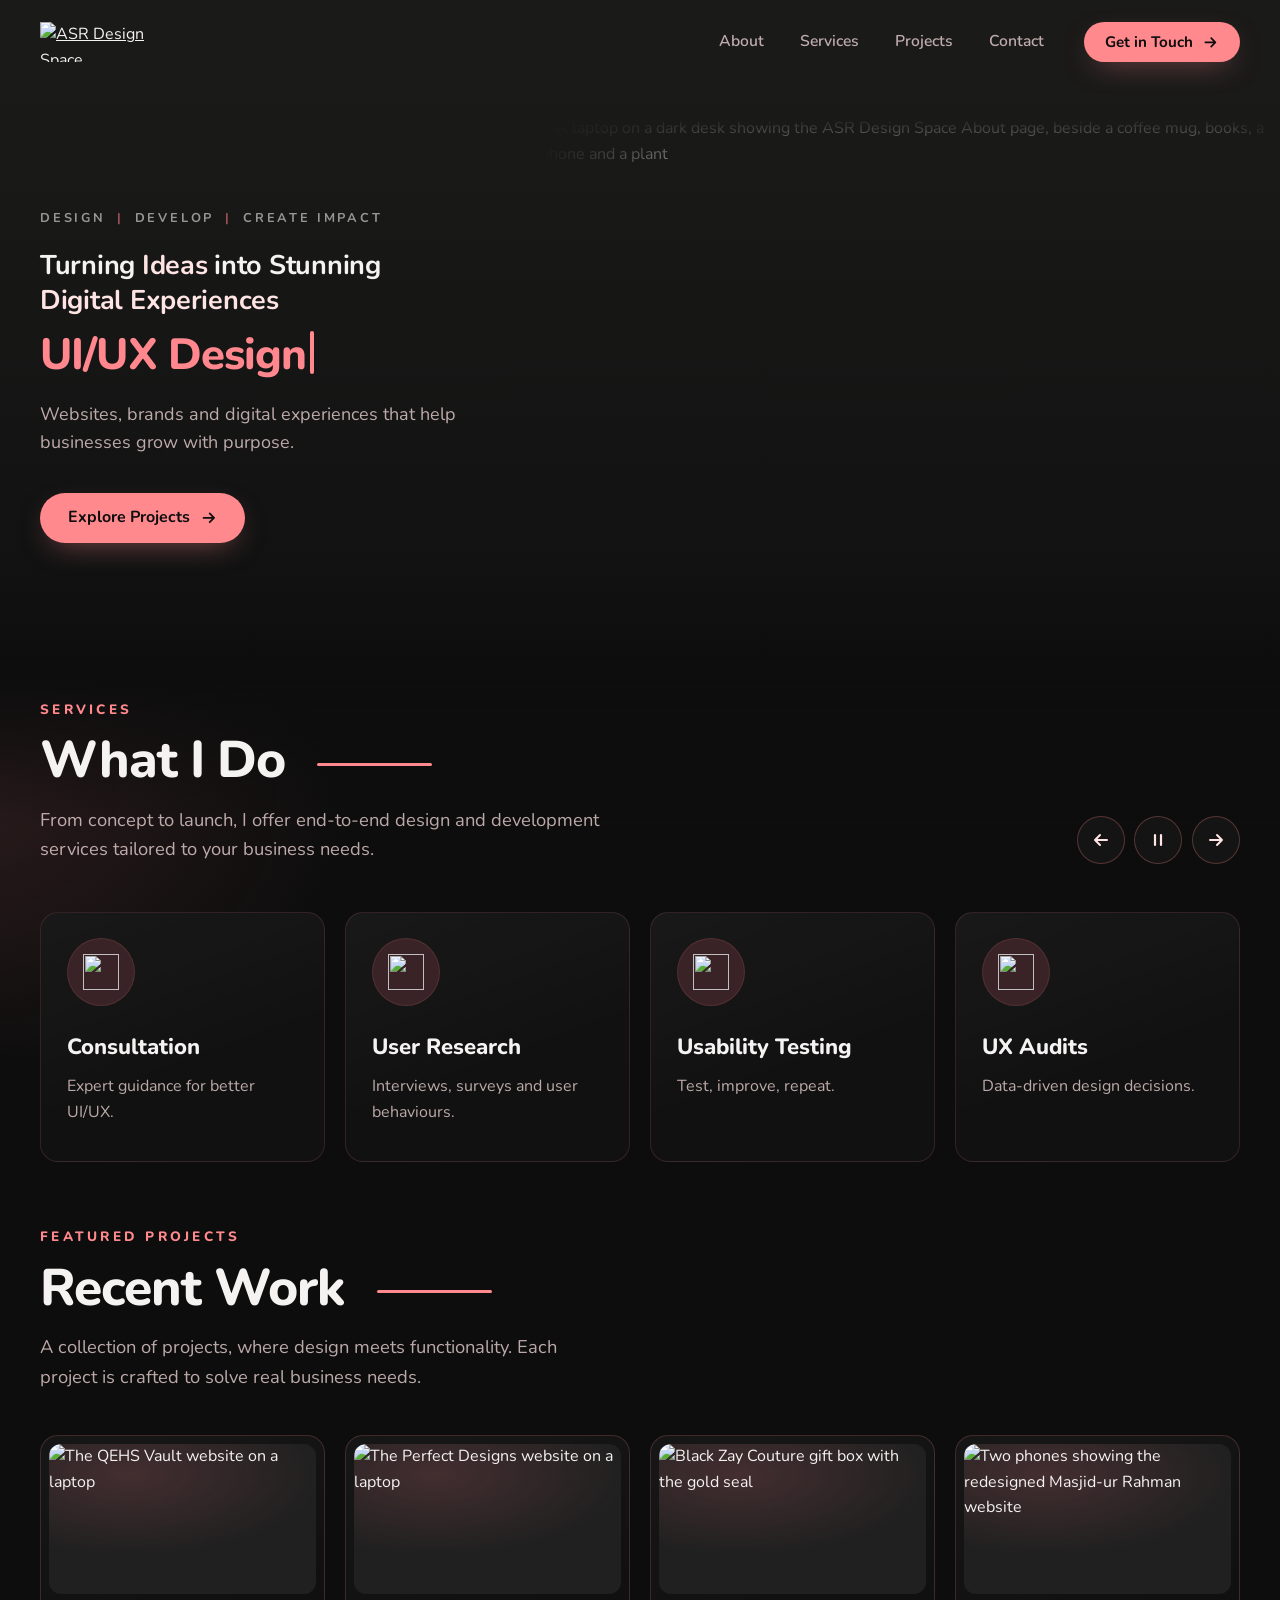
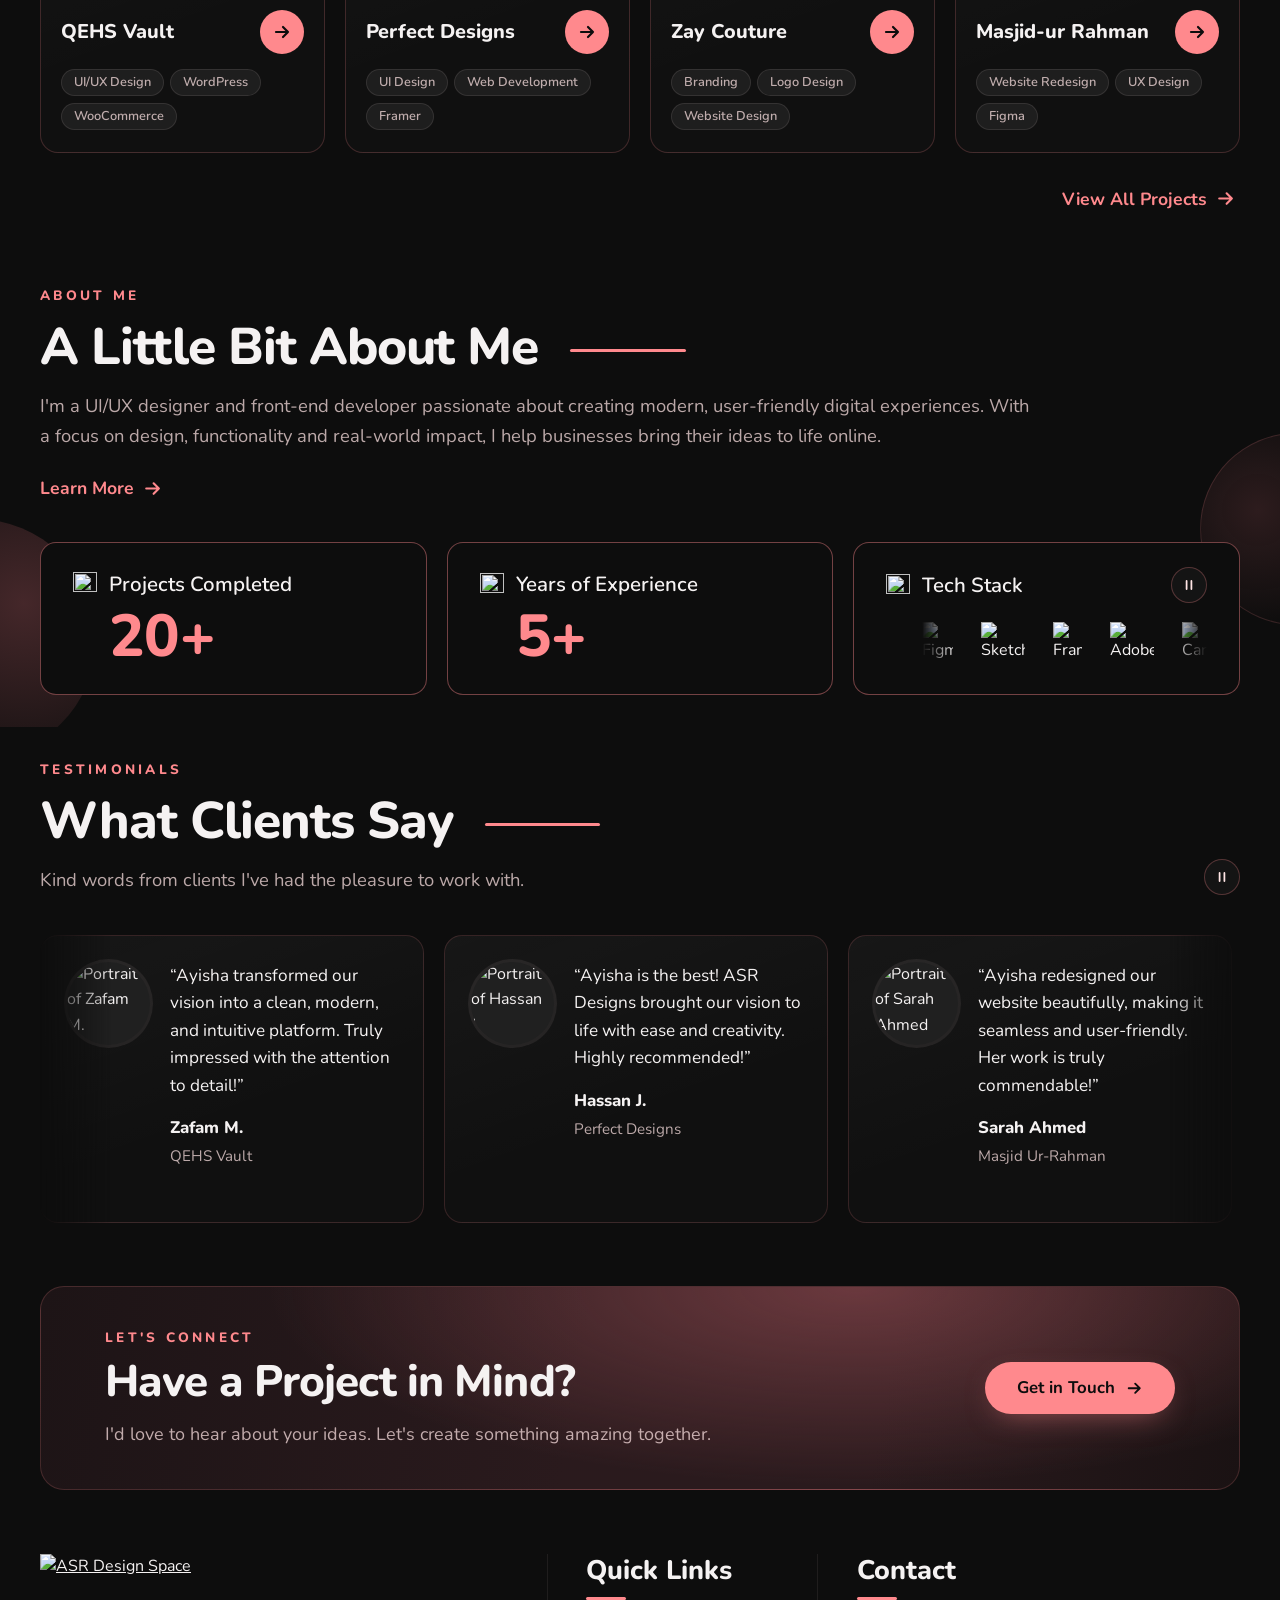
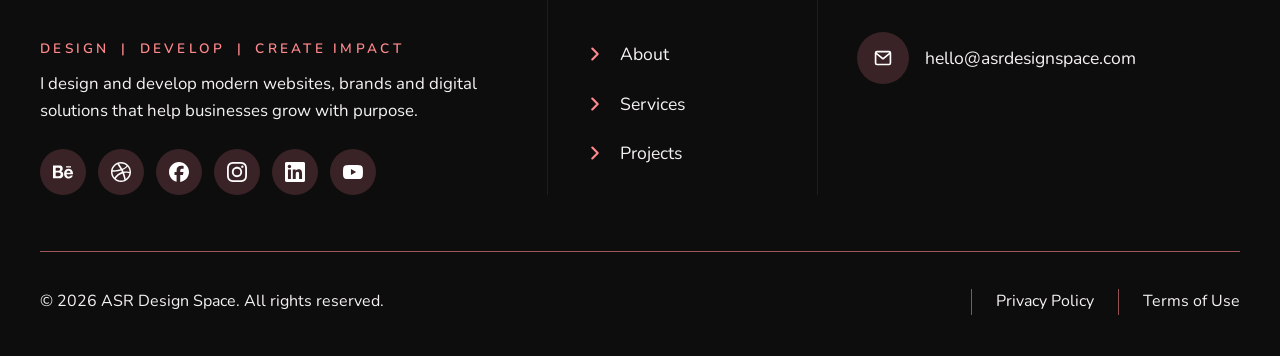
==== commit 1028f61b: "added new testimonial" ====
--- a/index.html
+++ b/index.html
@@ -507,7 +507,7 @@
                 <img class="testimonial__photo" src="https://res.cloudinary.com/drtc6yecl/image/upload/f_auto,q_auto/asr-design-space/images/testimonials/zafam-m" alt="" width="96" height="96" decoding="async">
                 <div class="testimonial__body">
                   <blockquote class="testimonial__quote">
-                    <p>“ASR Design Space brought our vision for QEHS Vault to life with a clean, modern, and user-friendly design. The attention to detail and understanding of our business needs made the entire experience seamless. Highly recommended!”</p>
+                    <p>“Ayisha transformed our vision into a clean, modern, and intuitive platform. Truly impressed with the attention to detail! Highly recommend!”</p>
                   </blockquote>
                   <figcaption class="testimonial__author">
                     <span class="testimonial__name">Zafam M.</span>
